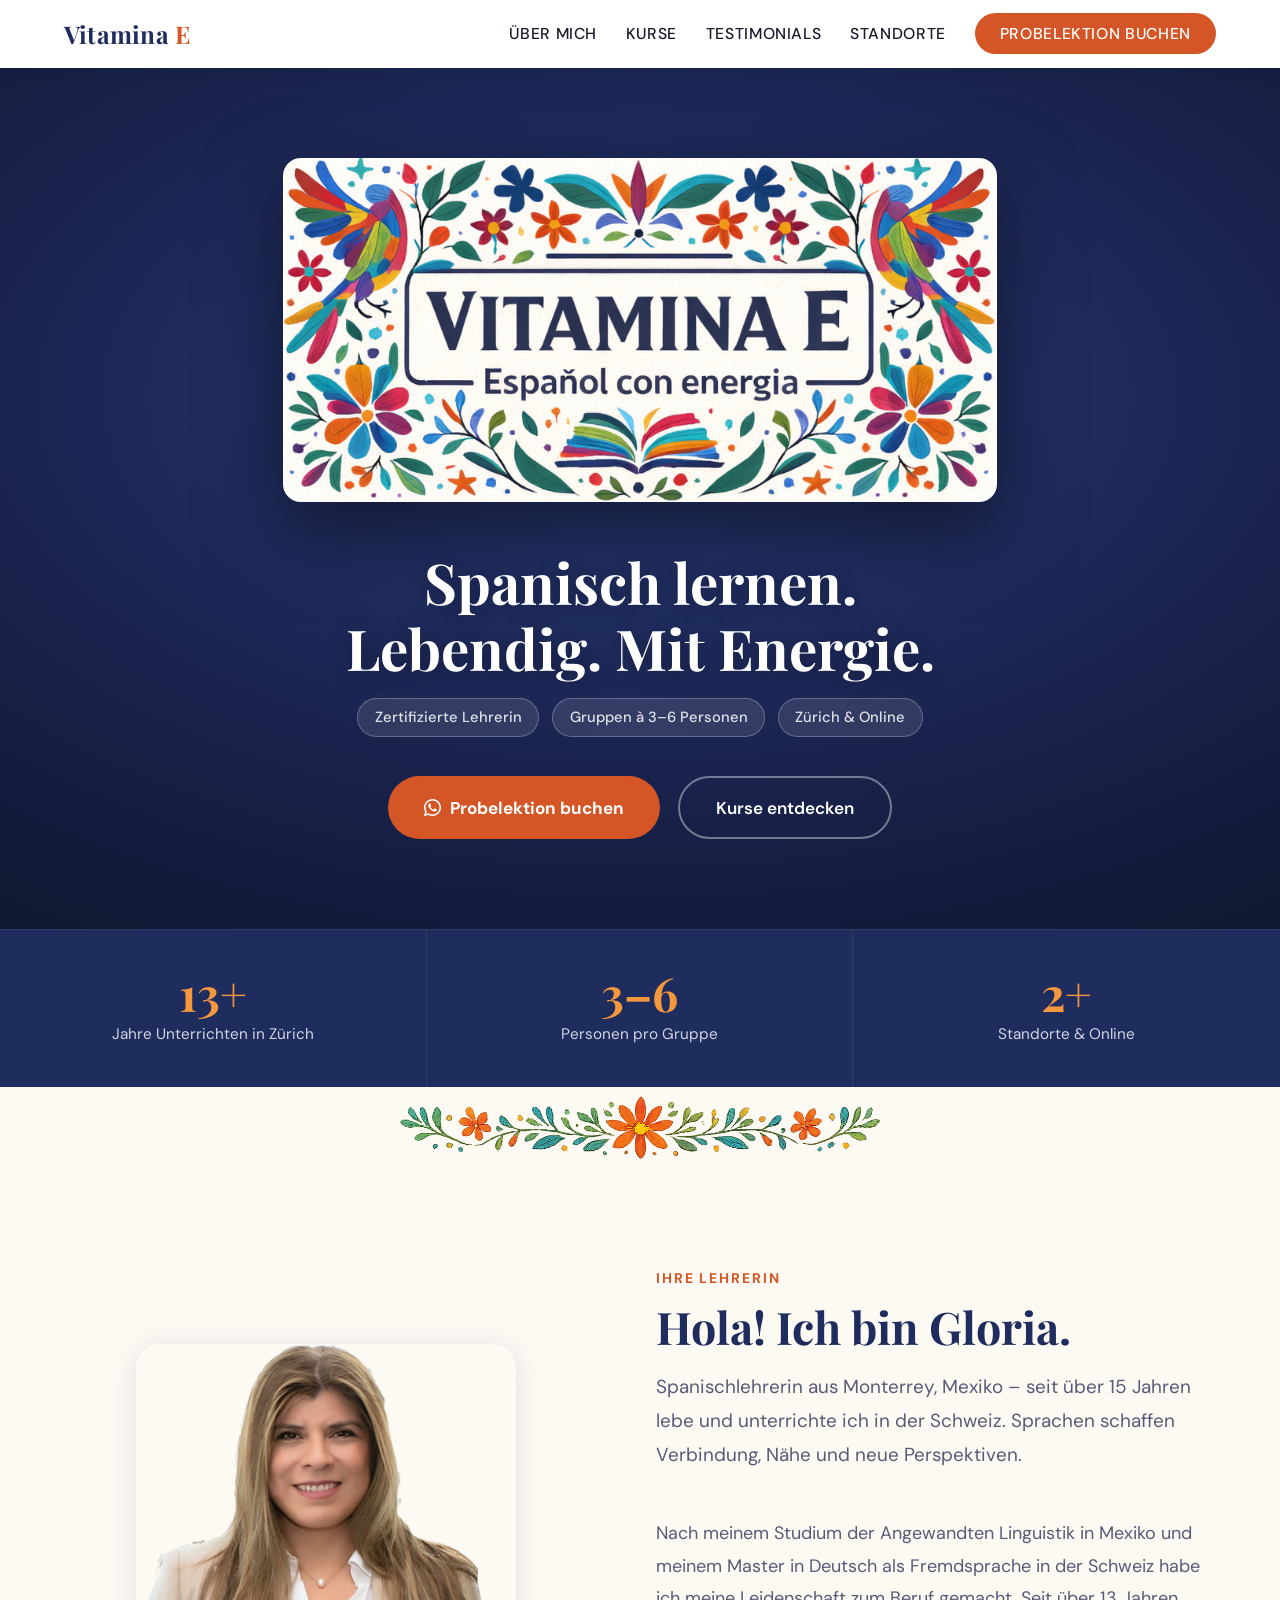
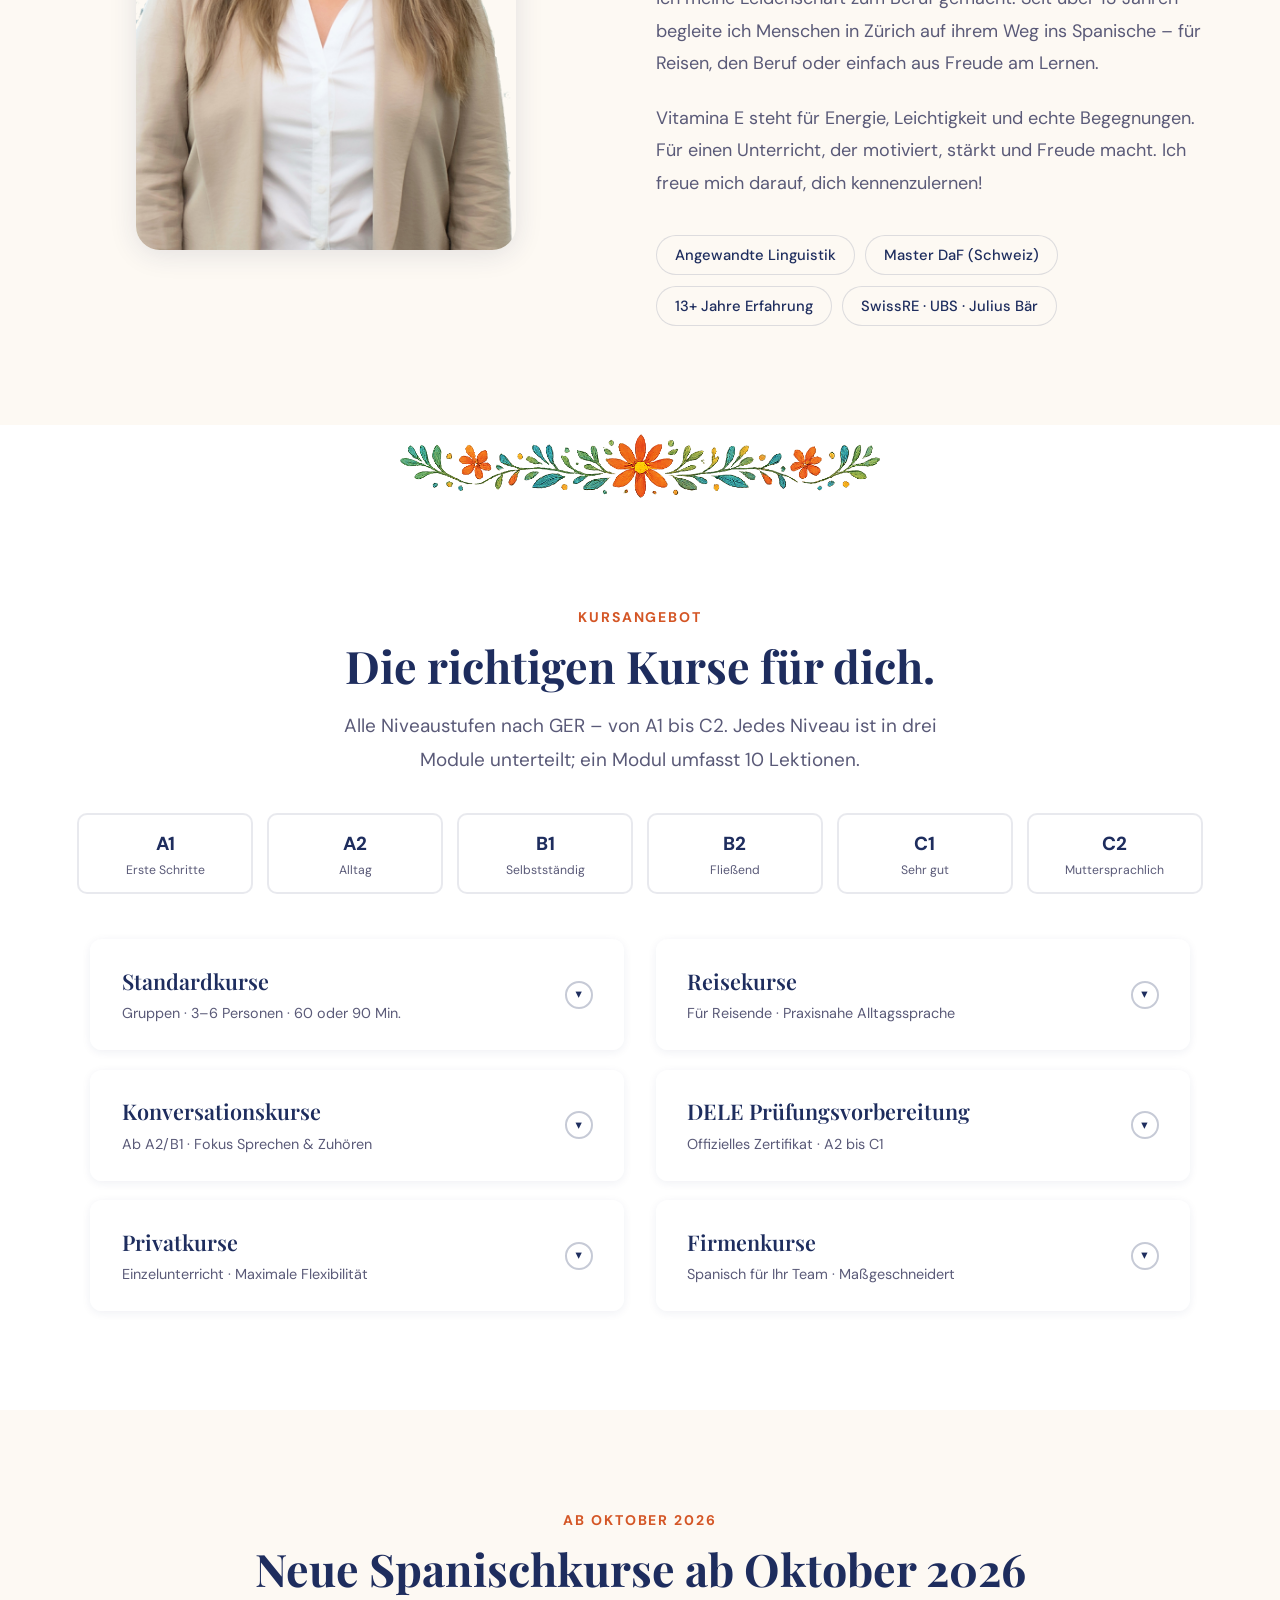
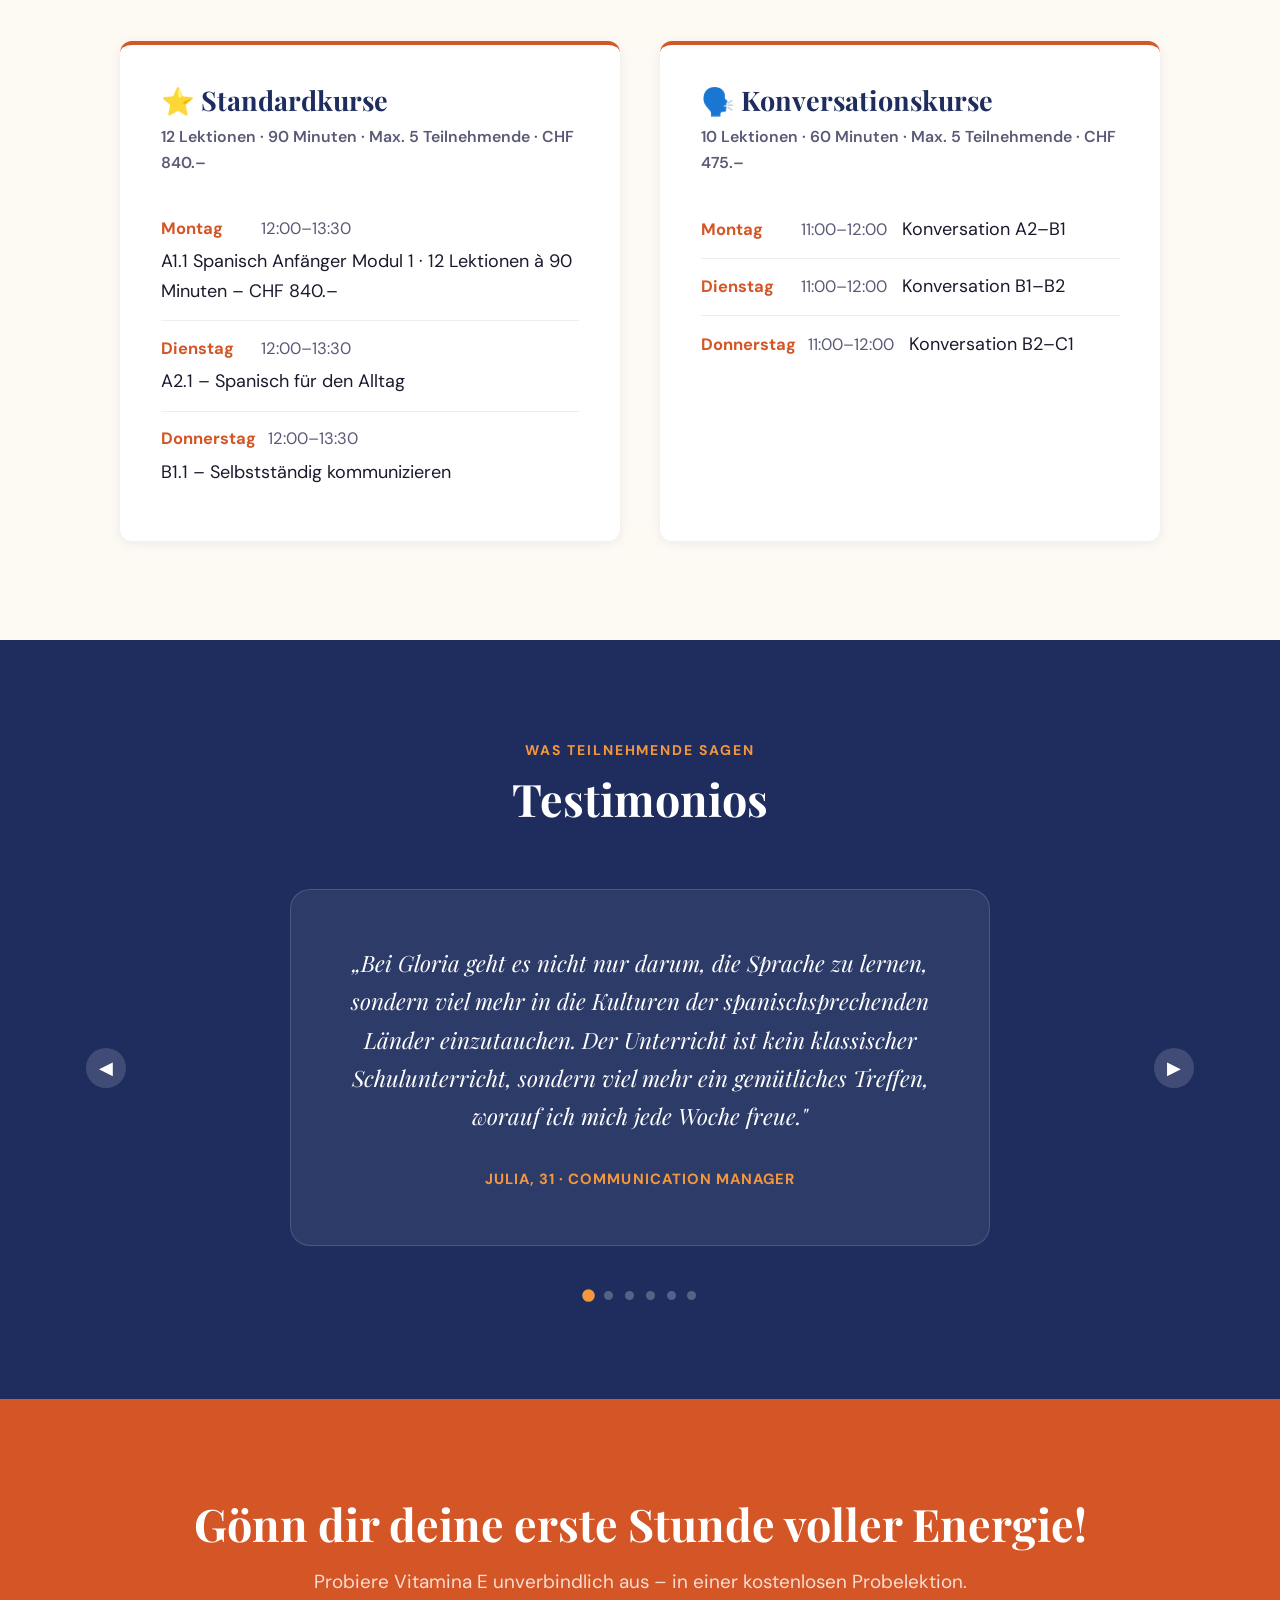
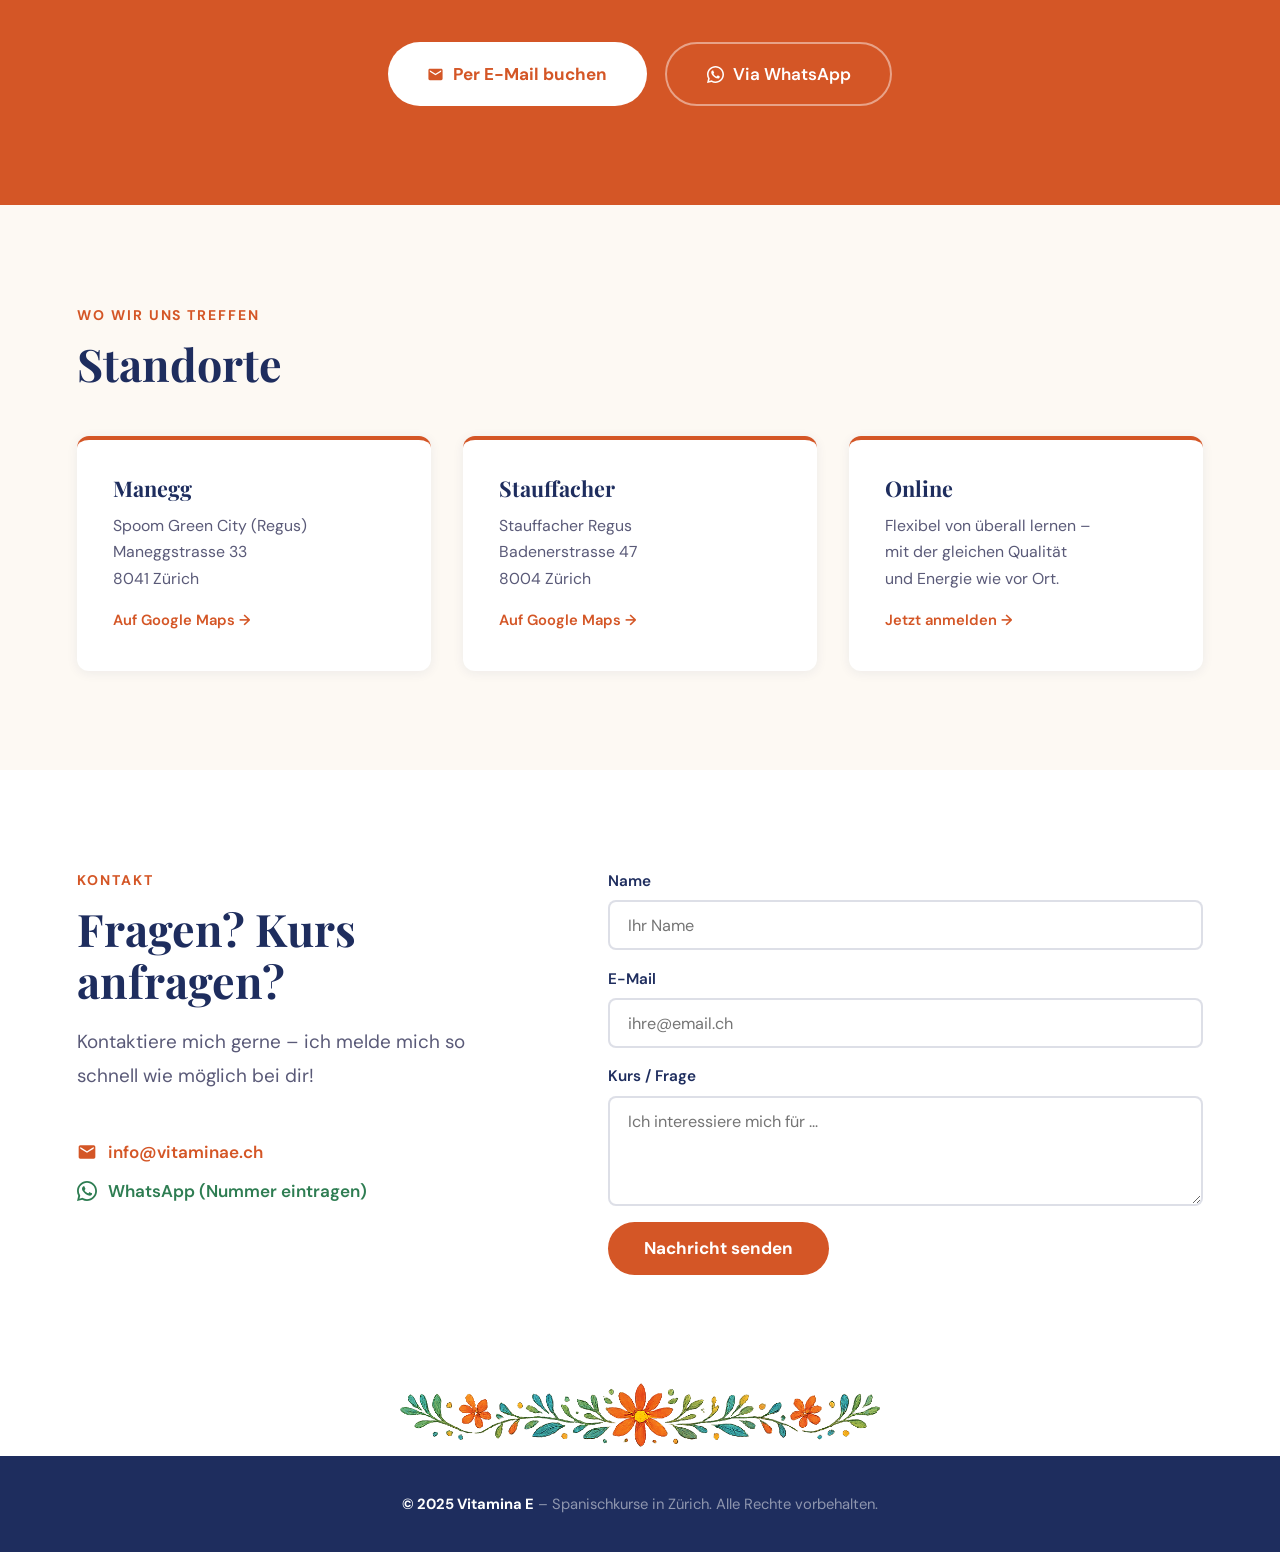
==== docs/draft/index.html @ 4b9d00e3 "3x2" ====
<!DOCTYPE html>
<html lang="de">
<head>
<meta charset="UTF-8">
<meta name="viewport" content="width=device-width, initial-scale=1.0">
<title>Vitamina E – Español con energía | Spanischkurse Zürich</title>
<link rel="preconnect" href="https://fonts.googleapis.com">
<link rel="preconnect" href="https://fonts.gstatic.com" crossorigin>
<link href="https://fonts.googleapis.com/css2?family=Playfair+Display:ital,wght@0,400;0,600;0,700;1,400&family=DM+Sans:opsz,wght@9..40,300;9..40,400;9..40,500;9..40,600;9..40,700;9..40,800&display=swap" rel="stylesheet">
<style>
/* ── TOKENS ── */
:root {
  --navy:#1e2d5e; --navy2:#26387a; --terra:#d45626; --terra2:#b83d18;
  --gold:#f5973d; --green:#2e7d52; --teal:#0d7f8f; --cream:#fdf9f3;
  --white:#fff; --text:#1a1a2e; --muted:#5a5a78;
  --head:'Playfair Display',Georgia,serif;
  --body:'DM Sans',system-ui,sans-serif;
  --r:12px; --sh:0 4px 28px rgba(30,45,94,.12);
  --cta:var(--terra); --cta2:var(--terra2);
  --sec:#fdf9f3; --sec2:#fff;
}
body.vibrant {
  --head:'DM Sans',system-ui,sans-serif;
  --cta:var(--gold); --cta2:#e0872a;
  --sec:#fff; --sec2:#f8f4ee;
}
*,*::before,*::after{box-sizing:border-box;margin:0;padding:0;}
html{scroll-behavior:smooth;font-size:18px;}
body{font-family:var(--body);color:var(--text);background:var(--sec);line-height:1.65;}
img{max-width:100%;display:block;}
a{color:inherit;text-decoration:none;}
h1,h2,h3{font-family:var(--head);line-height:1.18;}

/* ── NAV ── */
nav{
  position:sticky;top:0;z-index:100;
  background:var(--white);box-shadow:0 2px 16px rgba(0,0,0,.07);
  padding:0 clamp(1.5rem,5vw,5rem);
  display:flex;align-items:center;justify-content:space-between;height:68px;
}
.nav-brand{
  font-family:var(--head);font-size:1.35rem;font-weight:700;color:var(--navy);
  letter-spacing:.01em;white-space:nowrap;
}
.nav-brand em{font-style:normal;color:var(--terra);}
.nav-links{display:flex;gap:1.6rem;align-items:center;list-style:none;}
.nav-links a{font-size:.875rem;font-weight:500;letter-spacing:.04em;text-transform:uppercase;color:var(--text);transition:color .18s;white-space:nowrap;}
.nav-links a:hover{color:var(--terra);}
.btn-nav{
  background:var(--cta);color:var(--white)!important;
  padding:.55rem 1.4rem;border-radius:40px;font-weight:700;
  transition:background .2s,transform .12s;white-space:nowrap;
}
.btn-nav:hover{background:var(--cta2)!important;transform:translateY(-1px);}

/* ── HERO ── */
#home{
  background:var(--navy);
  min-height:92svh;
  display:flex;flex-direction:column;
  align-items:center;justify-content:center;text-align:center;
  padding:5rem clamp(1.5rem,6vw,6rem) 5rem;
  gap:0;position:relative;overflow:hidden;
}
#home::before{
  content:'';position:absolute;inset:0;
  background:radial-gradient(ellipse 90% 75% at 50% 38%,#2a3d7a 0%,#1a2450 55%,#0f1730 100%);
}
.hero-left{position:relative;z-index:1;display:flex;flex-direction:column;align-items:center;max-width:760px;}
.hero-logo{
  width:min(760px,94%);border-radius:18px;
  box-shadow:0 28px 80px rgba(0,0,0,.5);margin-bottom:2.6rem;
}
.hero-h1{
  font-family:var(--head);
  font-size:clamp(2.1rem,4.4vw,3.4rem);color:var(--white);
  font-weight:700;margin-bottom:.9rem;text-wrap:balance;
  text-shadow:0 2px 20px rgba(0,0,0,.3);
}
body.vibrant .hero-h1{color:var(--gold);}
.hero-pills{
  display:flex;gap:.75rem;flex-wrap:wrap;margin-bottom:2.2rem;justify-content:center;
}
.hero-pill{
  background:rgba(255,255,255,.1);border:1px solid rgba(255,255,255,.25);
  border-radius:40px;padding:.35rem .9rem;
  font-size:.82rem;font-weight:500;color:rgba(255,255,255,.85);
}
.hero-btns{display:flex;gap:1rem;flex-wrap:wrap;justify-content:center;}
.btn-primary{
  background:var(--cta);color:var(--white);
  padding:.85rem 2rem;border-radius:50px;
  font-weight:700;font-size:.95rem;
  display:inline-flex;align-items:center;gap:.5rem;
  transition:background .2s,transform .15s,box-shadow .15s;
}
.btn-primary:hover{background:var(--cta2);transform:translateY(-2px);box-shadow:0 8px 24px rgba(0,0,0,.25);}
.btn-ghost{
  border:2px solid rgba(255,255,255,.4);color:var(--white);
  padding:.85rem 2rem;border-radius:50px;
  font-weight:600;font-size:.95rem;
  transition:border-color .2s,background .2s;
}
.btn-ghost:hover{border-color:var(--white);background:rgba(255,255,255,.1);}
.hero-right{
  position:relative;z-index:1;
  display:none;
}
.hero-photo{
  width:min(460px,100%);filter:drop-shadow(0 24px 56px rgba(0,0,0,.55));
  margin-bottom:-4rem;
}

/* ── USP BAR ── */
.usp-bar{
  background:var(--navy);
  display:grid;grid-template-columns:repeat(3,1fr);
  border-top:1px solid rgba(255,255,255,.08);
}
body.vibrant .usp-bar{background:var(--terra);}
.usp-item{
  padding:2.2rem 1rem;text-align:center;color:var(--white);
  border-right:1px solid rgba(255,255,255,.08);
}
.usp-item:last-child{border-right:none;}
.usp-num{
  font-family:var(--head);font-size:2.6rem;font-weight:700;
  color:var(--gold);display:block;line-height:1;
}
body.vibrant .usp-num{color:var(--white);}
.usp-txt{font-size:.85rem;opacity:.8;margin-top:.3rem;}

/* ── SHARED SECTION ── */
.section{padding:5.5rem clamp(1.5rem,6vw,7rem);}
.section-alt{background:var(--sec2);}
.lbl{font-size:.78rem;font-weight:700;letter-spacing:.14em;text-transform:uppercase;color:var(--terra);margin-bottom:.6rem;}
.section-dark .lbl{color:var(--gold);}
.h2{font-family:var(--head);font-size:clamp(1.75rem,3.5vw,2.7rem);color:var(--navy);margin-bottom:.9rem;text-wrap:balance;}
.section-dark .h2{color:var(--white);}
.lead{font-size:1.05rem;color:var(--muted);max-width:640px;line-height:1.8;margin-bottom:2.5rem;}
.section-dark .lead{color:rgba(255,255,255,.68);}

/* ── FLORAL ── */
.floral{display:flex;justify-content:center;padding:.5rem 0;background:var(--sec);}
.floral.alt{background:var(--sec2);}
.floral img{width:min(480px,88vw);}

/* ── ABOUT ── */
#ueber-mich{background:var(--sec);}
.about-grid{display:grid;grid-template-columns:1fr 1.1fr;gap:4.5rem;align-items:center;}
.about-photo-wrap{
  position:relative;background:var(--cream);
  border-radius:24px;overflow:hidden;
  box-shadow:var(--sh);
  max-width:380px;margin:0 auto;
}
body.vibrant .about-photo-wrap{
  border-radius:40% 60% 55% 45%/50% 45% 55% 50%;
  background:linear-gradient(135deg,#e8f4f0 0%,#fdf9f3 100%);
}
.about-photo-wrap img{width:100%;object-fit:cover;}
.chips{display:flex;flex-wrap:wrap;gap:.6rem;margin-top:2rem;}
.chip{
  background:var(--cream);border:1px solid rgba(30,45,94,.14);
  border-radius:20px;padding:.38rem 1rem;
  font-size:.82rem;font-weight:500;color:var(--navy);
}
body.vibrant .chip{background:rgba(30,45,94,.05);border-color:rgba(30,45,94,.2);}

/* ── LEVEL GRID ── */
.levels{
  display:grid;grid-template-columns:repeat(6,1fr);gap:.75rem;
  margin-bottom:2.5rem;
}
.lvl{
  background:var(--white);border:2px solid rgba(30,45,94,.1);
  border-radius:10px;padding:.75rem .5rem;text-align:center;
}
body.vibrant .lvl{border-color:var(--gold);}
.lvl-code{font-weight:800;font-size:1.05rem;color:var(--navy);}
.lvl-name{font-size:.68rem;color:var(--muted);margin-top:.2rem;line-height:1.3;}

/* ── ACCORDION ── */
.courses-stack{
  max-width:1100px;margin:0 auto;
  display:grid;grid-template-columns:1fr 1fr;grid-template-rows:repeat(3,auto);
  grid-auto-flow:column;align-items:start;gap:1.1rem 1.75rem;
}
details.ccard{
  background:var(--white);border-radius:var(--r);
  box-shadow:0 2px 10px rgba(30,45,94,.07);overflow:hidden;
  transition:box-shadow .2s;
}
details.ccard[open]{box-shadow:var(--sh);}
body.vibrant details.ccard[open]{outline:2px solid var(--gold);}
summary.csumm{
  list-style:none;cursor:pointer;
  padding:1.35rem 1.75rem;
  display:flex;align-items:center;justify-content:space-between;gap:1rem;
  background:var(--white);user-select:none;
  transition:background .15s;
}
summary.csumm::-webkit-details-marker{display:none;}
details.ccard[open] summary.csumm{background:var(--navy);color:var(--white);}
.cname{font-family:var(--head);font-size:1.2rem;font-weight:600;color:var(--navy);}
details.ccard[open] .cname{color:var(--white);}
.cmeta{font-size:.8rem;color:var(--muted);margin-top:.15rem;}
details.ccard[open] .cmeta{color:rgba(255,255,255,.6);}
.chevron{
  flex-shrink:0;width:28px;height:28px;border-radius:50%;
  border:2px solid rgba(30,45,94,.25);
  display:flex;align-items:center;justify-content:center;
  font-size:.7rem;color:var(--navy);
  transition:transform .3s,border-color .15s,color .15s;
}
details.ccard[open] .chevron{transform:rotate(180deg);border-color:rgba(255,255,255,.4);color:var(--white);}
.cbody{padding:2rem 1.75rem;}
.price-row{display:grid;grid-template-columns:1fr 1fr;gap:1.2rem;margin-bottom:1.75rem;}
.pcard{background:var(--cream);border-radius:10px;padding:1.4rem 1.3rem;}
body.vibrant .pcard{background:#f8f4ee;}
.pdur{font-size:.75rem;font-weight:700;text-transform:uppercase;letter-spacing:.08em;color:var(--muted);margin-bottom:.4rem;}
.pamt{font-family:var(--head);font-size:2rem;font-weight:700;color:var(--navy);}
.punit{font-size:.85rem;color:var(--muted);}
.ppkt{
  display:inline-block;margin-top:.7rem;
  background:var(--terra);color:var(--white);
  border-radius:6px;padding:.3rem .75rem;font-size:.8rem;font-weight:700;
}
body.vibrant .ppkt{background:var(--navy);}
.psave{font-size:.72rem;color:var(--muted);margin-top:.2rem;}
.por{
  background:var(--cream);border-radius:10px;padding:1.5rem;
  text-align:center;font-size:.95rem;color:var(--muted);margin-bottom:1.5rem;
}
.por strong{display:block;font-size:1.15rem;color:var(--navy);margin-bottom:.3rem;}
.flist{
  list-style:none;display:grid;grid-template-columns:1fr 1fr;gap:.55rem;
}
.flist li{
  display:flex;align-items:flex-start;gap:.5rem;
  font-size:.88rem;color:var(--text);padding:.35rem 0;
}
.flist li::before{content:'✓';color:var(--green);font-weight:700;flex-shrink:0;margin-top:.05rem;}

/* ── NEW COURSES (Okt 2026) ── */
.schedule-grid{display:grid;grid-template-columns:1fr 1fr;gap:2.25rem;max-width:1040px;margin:0 auto;}
.sched-col{background:var(--white);border-radius:var(--r);padding:2.25rem;border-top:4px solid var(--terra);box-shadow:0 2px 12px rgba(30,45,94,.07);}
body.vibrant .sched-col{border-top-color:var(--navy);}
.sched-title{font-family:var(--head);font-size:1.5rem;color:var(--navy);margin-bottom:.35rem;}
.sched-sub{font-size:.88rem;font-weight:600;color:var(--muted);margin-bottom:1.4rem;}
.sched-row{display:flex;flex-wrap:wrap;align-items:baseline;gap:.3rem .7rem;padding:.75rem 0;border-top:1px solid rgba(30,45,94,.08);}
.sched-row:first-of-type{border-top:none;}
.sched-day{font-weight:700;color:var(--terra);font-size:.92rem;min-width:88px;}
.sched-time{font-size:.92rem;color:var(--muted);min-width:88px;}
.sched-desc{font-size:1rem;color:var(--text);}

/* ── TESTIMONIALS ── */
#testimonials{background:var(--navy);}
body.vibrant #testimonials{background:var(--terra);}
.t-wrap{position:relative;overflow:hidden;}
.t-track{display:flex;transition:transform .5s cubic-bezier(.4,0,.2,1);}
.t-slide{min-width:100%;padding:.5rem 3.5rem;}
.tcard{
  max-width:700px;margin:0 auto;
  background:rgba(255,255,255,.07);
  border:1px solid rgba(255,255,255,.14);
  border-radius:20px;padding:3rem 3rem;text-align:center;
}
.tquote{
  font-family:var(--head);font-size:clamp(.95rem,2.2vw,1.25rem);
  color:var(--white);font-style:italic;line-height:1.7;margin-bottom:1.75rem;
}
.tauthor{font-weight:700;color:var(--gold);font-size:.82rem;letter-spacing:.07em;text-transform:uppercase;}
body.vibrant .tauthor{color:var(--white);}
.t-dots{display:flex;justify-content:center;gap:.65rem;margin-top:2rem;}
.t-dot{
  width:9px;height:9px;border-radius:50%;
  background:rgba(255,255,255,.25);border:none;cursor:pointer;
  transition:background .2s,transform .2s;padding:0;
}
.t-dot.on{background:var(--gold);transform:scale(1.4);}
body.vibrant .t-dot.on{background:var(--white);}
.t-btn{
  position:absolute;top:50%;transform:translateY(-50%);
  width:40px;height:40px;border-radius:50%;border:none;
  background:rgba(255,255,255,.15);color:var(--white);font-size:1rem;
  cursor:pointer;display:flex;align-items:center;justify-content:center;
  transition:background .18s;z-index:2;
}
.t-btn:hover{background:rgba(255,255,255,.3);}
.t-prev{left:.5rem;} .t-next{right:.5rem;}

/* Cards mode (hidden by default) */
.t-cards{
  display:none;grid-template-columns:repeat(auto-fill,minmax(290px,1fr));
  gap:1.5rem;max-width:1100px;margin:0 auto;
}
.t-cards.active{display:grid;}
.t-cards .tcard{max-width:none;text-align:left;font-size:.88rem;}
.t-cards .tquote{font-size:.95rem;}

/* ── CTA BANNER ── */
.cta-banner{
  background:var(--terra);color:var(--white);
  padding:5.5rem clamp(1.5rem,6vw,7rem);
  text-align:center;
}
body.vibrant .cta-banner{background:var(--navy);}
.cta-banner h2{font-family:var(--head);font-size:clamp(1.7rem,3.5vw,2.8rem);color:var(--white);margin-bottom:.8rem;}
.cta-banner p{color:rgba(255,255,255,.8);margin-bottom:2.5rem;font-size:1.05rem;}
.btn-white{
  background:var(--white);color:var(--terra);
  padding:.9rem 2.2rem;border-radius:50px;
  font-weight:700;font-size:.95rem;
  display:inline-flex;align-items:center;gap:.5rem;
  transition:transform .15s,box-shadow .15s;
}
.btn-white:hover{transform:translateY(-2px);box-shadow:0 10px 28px rgba(0,0,0,.2);}
body.vibrant .btn-white{color:var(--navy);}
.btn-outline-w{
  border:2px solid rgba(255,255,255,.45);color:var(--white);
  padding:.9rem 2.2rem;border-radius:50px;
  font-weight:600;font-size:.95rem;
  display:inline-flex;align-items:center;gap:.5rem;
  transition:border-color .2s,background .2s;
}
.btn-outline-w:hover{border-color:var(--white);background:rgba(255,255,255,.12);}
.cta-btns{display:flex;gap:1rem;justify-content:center;flex-wrap:wrap;}

/* ── LOCATIONS ── */
#standorte{background:var(--sec);}
.loc-grid{display:grid;grid-template-columns:repeat(3,1fr);gap:1.75rem;margin-top:2.5rem;}
.loc-card{
  background:var(--white);border-radius:var(--r);
  padding:2rem;border-top:4px solid var(--terra);
  box-shadow:0 2px 12px rgba(30,45,94,.07);
}
body.vibrant .loc-card{border-top-color:var(--navy);}
.loc-card h3{font-family:var(--head);font-size:1.2rem;color:var(--navy);margin-bottom:.65rem;}
.loc-card address{font-style:normal;font-size:.88rem;color:var(--muted);line-height:1.65;}
.loc-link{
  display:inline-block;margin-top:.9rem;font-size:.82rem;
  font-weight:600;color:var(--terra);
}
.loc-link:hover{text-decoration:underline;}

/* ── CONTACT ── */
#kontakt{background:var(--sec2);}
.contact-grid{display:grid;grid-template-columns:1fr 1.35fr;gap:5rem;align-items:start;}
.cform{display:flex;flex-direction:column;gap:.9rem;}
.fg{display:flex;flex-direction:column;gap:.35rem;}
.fg label{font-weight:600;font-size:.85rem;color:var(--navy);}
.fg input,.fg textarea{
  border:2px solid rgba(30,45,94,.15);border-radius:8px;
  padding:.7rem 1rem;font-family:var(--body);font-size:.9rem;
  color:var(--text);background:var(--white);transition:border-color .2s;
}
.fg input:focus,.fg textarea:focus{outline:none;border-color:var(--terra);}
.fg textarea{min-height:110px;resize:vertical;}
.btn-submit{
  background:var(--cta);color:var(--white);border:none;
  padding:.85rem 2rem;border-radius:50px;
  font-family:var(--body);font-weight:700;font-size:.95rem;
  cursor:pointer;align-self:flex-start;transition:background .2s,transform .12s;
}
.btn-submit:hover{background:var(--cta2);transform:translateY(-2px);}
.contact-detail{display:flex;align-items:center;gap:.6rem;font-weight:600;font-size:.95rem;margin-top:.6rem;}
.contact-detail.email{color:var(--terra);}
.contact-detail.wa{color:var(--green);}

/* ── FOOTER ── */
footer{
  background:var(--navy);color:rgba(255,255,255,.5);
  text-align:center;padding:2rem 1.5rem;font-size:.82rem;
}
footer strong{color:var(--white);}

/* ── TWEAKS PANEL ── */
#tweaks{
  position:fixed;bottom:1.75rem;right:1.75rem;z-index:200;
  background:var(--white);border-radius:14px;
  box-shadow:0 8px 36px rgba(0,0,0,.16);
  padding:1.2rem 1.4rem;min-width:195px;
  transition:opacity .2s,pointer-events .2s;
}
#tweaks.hidden{opacity:0;pointer-events:none;}
.twk-title{font-size:.72rem;font-weight:700;text-transform:uppercase;letter-spacing:.11em;color:var(--muted);margin-bottom:.9rem;}
.twk-row{margin-bottom:.75rem;}
.twk-lbl{font-size:.78rem;font-weight:600;color:var(--navy);margin-bottom:.35rem;}
.twk-pills{display:flex;gap:.4rem;}
.twk-pill{
  padding:.32rem .8rem;border-radius:20px;
  border:1.5px solid rgba(30,45,94,.2);
  background:var(--white);font-size:.78rem;font-weight:500;
  cursor:pointer;transition:all .15s;color:var(--text);
}
.twk-pill.on{background:var(--navy);color:var(--white);border-color:var(--navy);}

/* ── REVEAL (progressive enhancement — hidden only when JS opts in) ── */
body.js-reveal [data-reveal]{opacity:0;transform:translateY(22px);transition:opacity .6s ease,transform .6s ease;}
body.js-reveal [data-reveal].vis{opacity:1;transform:none;}

/* ── RESPONSIVE ── */
@media(max-width:900px){
  .usp-bar{grid-template-columns:1fr;}
  .about-grid,.contact-grid{grid-template-columns:1fr;}
  .levels{grid-template-columns:repeat(3,1fr);}
  .price-row,.flist,.loc-grid,.schedule-grid{grid-template-columns:1fr;}
  .courses-stack{grid-template-columns:1fr;grid-auto-flow:row;}
  .nav-links{display:none;}
}
</style>
</head>
<template id="__bundler_thumbnail" data-bg-color="#1e2d5e">
<svg viewBox="0 0 400 400" xmlns="http://www.w3.org/2000/svg"><rect width="400" height="400" fill="#1e2d5e"/><circle cx="200" cy="200" r="118" fill="none" stroke="#f5973d" stroke-width="7"/><text x="200" y="248" font-family="Georgia,serif" font-size="150" font-weight="700" fill="#f5973d" text-anchor="middle">E</text></svg>
</template>
<body class="boutique" id="top">

<!-- ── NAV ── -->
<nav>
  <div class="nav-brand">Vitamina <em>E</em></div>
  <ul class="nav-links">
    <li><a href="#ueber-mich">Über mich</a></li>
    <li><a href="#kurse">Kurse</a></li>
    <li><a href="#testimonials">Testimonials</a></li>
    <li><a href="#standorte">Standorte</a></li>
    <li><a href="#kontakt" class="btn-nav">Probelektion buchen</a></li>
  </ul>
</nav>

<!-- ── HERO ── -->
<section id="home" data-screen-label="Hero">
  <div class="hero-left">
    <img src="uploads/logo-1780666673083.png" alt="Vitamina E – Español con energía" class="hero-logo">
    <h1 class="hero-h1">Spanisch lernen.<br>Lebendig. Mit Energie.</h1>
    <div class="hero-pills">
      <span class="hero-pill">Zertifizierte Lehrerin</span>
      <span class="hero-pill">Gruppen à 3–6 Personen</span>
      <span class="hero-pill">Zürich &amp; Online</span>
    </div>
    <div class="hero-btns">
      <a href="#kontakt" class="btn-primary">
        <svg width="17" height="17" viewBox="0 0 24 24" fill="currentColor"><path d="M17.472 14.382c-.297-.149-1.758-.867-2.03-.967-.273-.099-.471-.148-.67.15-.197.297-.767.966-.94 1.164-.173.199-.347.223-.644.075-.297-.15-1.255-.463-2.39-1.475-.883-.788-1.48-1.761-1.653-2.059-.173-.297-.018-.458.13-.606.134-.133.298-.347.446-.52.149-.174.198-.298.298-.497.099-.198.05-.371-.025-.52-.075-.149-.669-1.612-.916-2.207-.242-.579-.487-.5-.669-.51-.173-.008-.371-.01-.57-.01-.198 0-.52.074-.792.372-.272.297-1.04 1.016-1.04 2.479 0 1.462 1.065 2.875 1.213 3.074.149.198 2.096 3.2 5.077 4.487.709.306 1.262.489 1.694.625.712.227 1.36.195 1.871.118.571-.085 1.758-.719 2.006-1.413.248-.694.248-1.289.173-1.413z"/><path d="M12 0C5.373 0 0 5.373 0 12c0 2.115.553 4.1 1.523 5.82L.046 23.954 6.3 22.49A11.955 11.955 0 0012 24c6.627 0 12-5.373 12-12S18.627 0 12 0zm0 21.818a9.818 9.818 0 01-5.006-1.372l-.357-.213-3.7.97.988-3.607-.233-.371A9.818 9.818 0 012.182 12c0-5.423 4.395-9.818 9.818-9.818 5.424 0 9.818 4.395 9.818 9.818 0 5.424-4.394 9.818-9.818 9.818z"/></svg>
        Probelektion buchen
      </a>
      <a href="#kurse" class="btn-ghost">Kurse entdecken</a>
    </div>
  </div>
</section>

<!-- ── USP ── -->
<div class="usp-bar" data-reveal>
  <div class="usp-item">
    <span class="usp-num">13+</span>
    <div class="usp-txt">Jahre Unterrichten in Zürich</div>
  </div>
  <div class="usp-item">
    <span class="usp-num">3–6</span>
    <div class="usp-txt">Personen pro Gruppe</div>
  </div>
  <div class="usp-item">
    <span class="usp-num">2+</span>
    <div class="usp-txt">Standorte &amp; Online</div>
  </div>
</div>

<!-- ── FLORAL ── -->
<div class="floral">
  <img src="uploads/other_images-1780666716206.png" alt="">
</div>

<!-- ── ABOUT ── -->
<section class="section" id="ueber-mich" data-screen-label="Über mich">
  <div class="about-grid">
    <div class="about-photo-wrap" data-reveal>
      <img src="uploads/gloria_photo-1780666695180.png" alt="Gloria – Spanischlehrerin Zürich">
    </div>
    <div data-reveal>
      <p class="lbl">Ihre Lehrerin</p>
      <h2 class="h2">Hola! Ich bin Gloria.</h2>
      <p class="lead">Spanischlehrerin aus Monterrey, Mexiko – seit über 15 Jahren lebe und unterrichte ich in der Schweiz. Sprachen schaffen Verbindung, Nähe und neue Perspektiven.</p>
      <p style="color:var(--muted);line-height:1.8;margin-bottom:1.25rem;">Nach meinem Studium der Angewandten Linguistik in Mexiko und meinem Master in Deutsch als Fremdsprache in der Schweiz habe ich meine Leidenschaft zum Beruf gemacht. Seit über 13 Jahren begleite ich Menschen in Zürich auf ihrem Weg ins Spanische – für Reisen, den Beruf oder einfach aus Freude am Lernen.</p>
      <p style="color:var(--muted);line-height:1.8;margin-bottom:2rem;">Vitamina E steht für Energie, Leichtigkeit und echte Begegnungen. Für einen Unterricht, der motiviert, stärkt und Freude macht. Ich freue mich darauf, dich kennenzulernen!</p>
      <div class="chips">
        <span class="chip">Angewandte Linguistik</span>
        <span class="chip">Master DaF (Schweiz)</span>
        <span class="chip">13+ Jahre Erfahrung</span>
        <span class="chip">SwissRE · UBS · Julius Bär</span>
      </div>
    </div>
  </div>
</section>

<!-- ── FLORAL ── -->
<div class="floral alt"><img src="uploads/other_images-1780666716206.png" alt=""></div>

<!-- ── COURSES ── -->
<section class="section section-alt" id="kurse" data-screen-label="Kurse">
  <div style="text-align:center;margin-bottom:2rem">
    <p class="lbl">Kursangebot</p>
    <h2 class="h2">Die richtigen Kurse für dich.</h2>
    <p class="lead" style="margin:0 auto 2rem">Alle Niveaustufen nach GER – von A1 bis C2. Jedes Niveau ist in drei Module unterteilt; ein Modul umfasst 10 Lektionen.</p>
  </div>
  <div class="levels" data-reveal>
    <div class="lvl"><div class="lvl-code">A1</div><div class="lvl-name">Erste Schritte</div></div>
    <div class="lvl"><div class="lvl-code">A2</div><div class="lvl-name">Alltag</div></div>
    <div class="lvl"><div class="lvl-code">B1</div><div class="lvl-name">Selbstständig</div></div>
    <div class="lvl"><div class="lvl-code">B2</div><div class="lvl-name">Fließend</div></div>
    <div class="lvl"><div class="lvl-code">C1</div><div class="lvl-name">Sehr gut</div></div>
    <div class="lvl"><div class="lvl-code">C2</div><div class="lvl-name">Muttersprachlich</div></div>
  </div>

  <div class="courses-stack" data-reveal>

    <details class="ccard">
      <summary class="csumm">
        <div><div class="cname">Standardkurse</div><div class="cmeta">Gruppen · 3–6 Personen · 60 oder 90 Min.</div></div>
        <div class="chevron">▾</div>
      </summary>
      <div class="cbody">
        <div class="price-row">
          <div class="pcard">
            <div class="pdur">60 Minuten</div>
            <div class="pamt">54 <span class="punit">CHF / Lek.</span></div>
            <div class="ppkt">10er-Paket: 510 CHF</div>
            <div class="psave">Spare 30 CHF</div>
          </div>
          <div class="pcard">
            <div class="pdur">90 Minuten</div>
            <div class="pamt">74 <span class="punit">CHF / Lek.</span></div>
            <div class="ppkt">10er-Paket: 700 CHF</div>
            <div class="psave">Spare 40 CHF</div>
          </div>
        </div>
        <ul class="flist">
          <li>Dynamische Interaktion &amp; praxisnahe Grammatik</li>
          <li>Kleine Gruppen – viel Raum zum Sprechen</li>
          <li>Ergänzende Materialien (Kursbuch separat)</li>
          <li>Individuelle Betreuung und Beratung</li>
          <li>Raum inklusive</li>
          <li>Jede Menge Spaß und Motivation</li>
        </ul>
      </div>
    </details>

    <details class="ccard">
      <summary class="csumm">
        <div><div class="cname">Konversationskurse</div><div class="cmeta">Ab A2/B1 · Fokus Sprechen &amp; Zuhören</div></div>
        <div class="chevron">▾</div>
      </summary>
      <div class="cbody">
        <div class="price-row">
          <div class="pcard">
            <div class="pdur">60 Minuten</div>
            <div class="pamt">50 <span class="punit">CHF / Lek.</span></div>
            <div class="ppkt">10er-Paket: 475 CHF</div>
            <div class="psave">Spare 25 CHF</div>
          </div>
          <div class="pcard">
            <div class="pdur">90 Minuten</div>
            <div class="pamt">70 <span class="punit">CHF / Lek.</span></div>
            <div class="ppkt">10er-Paket: 665 CHF</div>
            <div class="psave">Spare 35 CHF</div>
          </div>
        </div>
        <ul class="flist">
          <li>Praxisnah &amp; interaktiv – reale Kommunikationssituationen</li>
          <li>Mehr Sicherheit und Selbstvertrauen</li>
          <li>Gezielte Übungen zur mündlichen Ausdrucksfähigkeit</li>
          <li>Flexible Methodik nach deinem Lerntempo</li>
          <li>Fokus auf Sprechen &amp; Hörverständnis</li>
          <li>Raum inklusive</li>
        </ul>
      </div>
    </details>

    <details class="ccard">
      <summary class="csumm">
        <div><div class="cname">Privatkurse</div><div class="cmeta">Einzelunterricht · Maximale Flexibilität</div></div>
        <div class="chevron">▾</div>
      </summary>
      <div class="cbody">
        <div class="price-row">
          <div class="pcard">
            <div class="pdur">60 Minuten</div>
            <div class="pamt">90 <span class="punit">CHF / Lek.</span></div>
            <div class="ppkt">10er-Paket: 850 CHF</div>
            <div class="psave">Spare 50 CHF</div>
          </div>
          <div class="pcard">
            <div class="pdur">90 Minuten</div>
            <div class="pamt">120 <span class="punit">CHF / Lek.</span></div>
            <div class="ppkt">10er-Paket: 1'150 CHF</div>
            <div class="psave">Spare 50 CHF</div>
          </div>
        </div>
        <ul class="flist">
          <li>Individuell – auf deine Ziele zugeschnitten</li>
          <li>Maximale Flexibilität bei Terminen</li>
          <li>Gezielter Fokus auf relevante Themen</li>
          <li>Intensives Sprechen, Hören und Schreiben</li>
          <li>Vor Ort oder online</li>
          <li>Raum inklusive</li>
        </ul>
      </div>
    </details>

    <details class="ccard">
      <summary class="csumm">
        <div><div class="cname">Reisekurse</div><div class="cmeta">Für Reisende · Praxisnahe Alltagssprache</div></div>
        <div class="chevron">▾</div>
      </summary>
      <div class="cbody">
        <div class="price-row">
          <div class="pcard">
            <div class="pdur">60 Minuten</div>
            <div class="pamt">54 <span class="punit">CHF / Lek.</span></div>
            <div class="ppkt">10er-Paket: 510 CHF</div>
            <div class="psave">Spare 30 CHF</div>
          </div>
          <div class="pcard">
            <div class="pdur">90 Minuten</div>
            <div class="pamt">74 <span class="punit">CHF / Lek.</span></div>
            <div class="ppkt">10er-Paket: 700 CHF</div>
            <div class="psave">Spare 40 CHF</div>
          </div>
        </div>
        <ul class="flist">
          <li>Hotel, Restaurant, Transport &amp; Freizeit</li>
          <li>Kleine Gruppen für volle Aufmerksamkeit</li>
          <li>Typische Reisesituationen üben</li>
          <li>Angepasst an deine Reisepläne</li>
          <li>Intensivere Rollenspiele &amp; Szenarien</li>
          <li>Raum inklusive</li>
        </ul>
      </div>
    </details>

    <details class="ccard">
      <summary class="csumm">
        <div><div class="cname">DELE Prüfungsvorbereitung</div><div class="cmeta">Offizielles Zertifikat · A2 bis C1</div></div>
        <div class="chevron">▾</div>
      </summary>
      <div class="cbody">
        <div class="por"><strong>Preis nach Absprache</strong>Zertifikat A2 bis C1 – klar, effizient und motivierend.</div>
        <ul class="flist">
          <li>Übungen nach offiziellem Prüfungsformat</li>
          <li>Gezieltes Training aller Prüfungsfähigkeiten</li>
          <li>Klare Strategien für jede Prüfungsaufgabe</li>
          <li>Schneller Fortschritt mit konkreten Zielen</li>
        </ul>
      </div>
    </details>

    <details class="ccard">
      <summary class="csumm">
        <div><div class="cname">Firmenkurse</div><div class="cmeta">Spanisch für Ihr Team · Maßgeschneidert</div></div>
        <div class="chevron">▾</div>
      </summary>
      <div class="cbody">
        <div class="por"><strong>Preis nach Absprache</strong>Ideal für Geschäftsreisen, Meetings und Kund:innenkontakte.</div>
        <ul class="flist">
          <li>Individuell auf Ihr Team zugeschnitten</li>
          <li>Praxisorientierte Kommunikation</li>
          <li>Meetings vorbereiten &amp; trainieren</li>
          <li>Erfahrung mit SwissRE, UBS, Julius Bär</li>
        </ul>
      </div>
    </details>

  </div>
</section>

<!-- ── NEW COURSES (Okt 2026) ── -->
<section class="section" id="neue-kurse" data-screen-label="Neue Kurse ab Oktober 2026">
  <div style="text-align:center;margin-bottom:2.5rem">
    <p class="lbl">Ab Oktober 2026</p>
    <h2 class="h2">Neue Spanischkurse ab Oktober 2026</h2>
  </div>

  <div class="schedule-grid" data-reveal>
    <div class="sched-col">
      <h3 class="sched-title">⭐ Standardkurse</h3>
      <p class="sched-sub">12 Lektionen · 90 Minuten · Max. 5 Teilnehmende · CHF 840.–</p>
      <div class="sched-row"><div class="sched-day">Montag</div><div class="sched-time">12:00–13:30</div><div class="sched-desc">A1.1 Spanisch Anfänger Modul 1 · 12 Lektionen à 90 Minuten – CHF 840.–</div></div>
      <div class="sched-row"><div class="sched-day">Dienstag</div><div class="sched-time">12:00–13:30</div><div class="sched-desc">A2.1 – Spanisch für den Alltag</div></div>
      <div class="sched-row"><div class="sched-day">Donnerstag</div><div class="sched-time">12:00–13:30</div><div class="sched-desc">B1.1 – Selbstständig kommunizieren</div></div>
    </div>
    <div class="sched-col">
      <h3 class="sched-title">🗣️ Konversationskurse</h3>
      <p class="sched-sub">10 Lektionen · 60 Minuten · Max. 5 Teilnehmende · CHF 475.–</p>
      <div class="sched-row"><div class="sched-day">Montag</div><div class="sched-time">11:00–12:00</div><div class="sched-desc">Konversation A2–B1</div></div>
      <div class="sched-row"><div class="sched-day">Dienstag</div><div class="sched-time">11:00–12:00</div><div class="sched-desc">Konversation B1–B2</div></div>
      <div class="sched-row"><div class="sched-day">Donnerstag</div><div class="sched-time">11:00–12:00</div><div class="sched-desc">Konversation B2–C1</div></div>
    </div>
  </div>
</section>

<!-- ── TESTIMONIALS ── -->
<section class="section section-dark" id="testimonials" data-screen-label="Testimonials">
  <div style="text-align:center;margin-bottom:3rem">
    <p class="lbl">Was Teilnehmende sagen</p>
    <h2 class="h2">Testimonios</h2>
  </div>
  <div class="t-wrap" id="tWrap">
    <button class="t-btn t-prev" aria-label="Zurück">◀</button>
    <div class="t-track" id="tTrack">
      <div class="t-slide"><div class="tcard">
        <p class="tquote">„Bei Gloria geht es nicht nur darum, die Sprache zu lernen, sondern viel mehr in die Kulturen der spanischsprechenden Länder einzutauchen. Der Unterricht ist kein klassischer Schulunterricht, sondern viel mehr ein gemütliches Treffen, worauf ich mich jede Woche freue."</p>
        <div class="tauthor">Julia, 31 · Communication Manager</div>
      </div></div>
      <div class="t-slide"><div class="tcard">
        <p class="tquote">„Mit ihrem mexikanischen Temperament ist sie Lehrerin aus Leidenschaft. Im Unterricht lernt man bei ihr fast automatisch. Der Unterricht hat mich großartig auf meine Reise durch Südamerika vorbereitet."</p>
        <div class="tauthor">Judith, 40 · Architektin</div>
      </div></div>
      <div class="t-slide"><div class="tcard">
        <p class="tquote">„Gloria ist seit über 6 Jahren meine Spanischlehrerin und einfach großartig. Der Unterricht ist super familiär, entspannt und gleichzeitig sehr effektiv. Sie fühlt sich eher wie eine Freundin als eine klassische Lehrerin an. Dank ihr macht Spanisch richtig Spaß!"</p>
        <div class="tauthor">Sara</div>
      </div></div>
      <div class="t-slide"><div class="tcard">
        <p class="tquote">„Ich hatte keine Vorkenntnisse und bin jetzt mit zwei Stunden pro Woche auf dem Niveau B1/B2. Die zwei Stunden sind für mich eher eine Entspannung als Arbeit – die Atmosphäre ist sehr entspannt, humorvoll und freundlich."</p>
        <div class="tauthor">Tamara, 37 · Verkaufsdirektorin</div>
      </div></div>
      <div class="t-slide"><div class="tcard">
        <p class="tquote">„Seit mehr als 5 Jahren besuche ich die Spanischkurse bei Gloria. Die Lektionen machen mir Spaß, sie sind immer interessant und abwechslungsreich. Gloria ist immer sehr gut und vielseitig vorbereitet."</p>
        <div class="tauthor">Werner</div>
      </div></div>
      <div class="t-slide"><div class="tcard">
        <p class="tquote">„Ich freue mich jede Woche auf den Kurs. Gloria hat viel Geduld. Der Unterricht ist immer sehr gut vorbereitet – interessant und abwechslungsreich: Grammatik, aktuelle Themen, Spiele …"</p>
        <div class="tauthor">Rena</div>
      </div></div>
    </div>
    <button class="t-btn t-next" aria-label="Weiter">▶</button>
  </div>
  <div class="t-dots" id="tDots"></div>
  <div class="t-cards" id="tCards"></div>
</section>

<!-- ── CTA BANNER ── -->
<div class="cta-banner" data-screen-label="CTA">
  <h2>Gönn dir deine erste Stunde voller Energie!</h2>
  <p>Probiere Vitamina E unverbindlich aus – in einer kostenlosen Probelektion.</p>
  <div class="cta-btns">
    <a href="mailto:info@vitaminae.ch" class="btn-white">
      <svg width="17" height="17" viewBox="0 0 24 24" fill="currentColor"><path d="M20 4H4c-1.1 0-2 .9-2 2v12c0 1.1.9 2 2 2h16c1.1 0 2-.9 2-2V6c0-1.1-.9-2-2-2zm0 4l-8 5-8-5V6l8 5 8-5v2z"/></svg>
      Per E-Mail buchen
    </a>
    <a href="https://wa.me/41000000000" class="btn-outline-w">
      <svg width="17" height="17" viewBox="0 0 24 24" fill="currentColor"><path d="M17.472 14.382c-.297-.149-1.758-.867-2.03-.967-.273-.099-.471-.148-.67.15-.197.297-.767.966-.94 1.164-.173.199-.347.223-.644.075-.297-.15-1.255-.463-2.39-1.475-.883-.788-1.48-1.761-1.653-2.059-.173-.297-.018-.458.13-.606.134-.133.298-.347.446-.52.149-.174.198-.298.298-.497.099-.198.05-.371-.025-.52-.075-.149-.669-1.612-.916-2.207-.242-.579-.487-.5-.669-.51-.173-.008-.371-.01-.57-.01-.198 0-.52.074-.792.372-.272.297-1.04 1.016-1.04 2.479 0 1.462 1.065 2.875 1.213 3.074.149.198 2.096 3.2 5.077 4.487.709.306 1.262.489 1.694.625.712.227 1.36.195 1.871.118.571-.085 1.758-.719 2.006-1.413.248-.694.248-1.289.173-1.413z"/><path d="M12 0C5.373 0 0 5.373 0 12c0 2.115.553 4.1 1.523 5.82L.046 23.954 6.3 22.49A11.955 11.955 0 0012 24c6.627 0 12-5.373 12-12S18.627 0 12 0zm0 21.818a9.818 9.818 0 01-5.006-1.372l-.357-.213-3.7.97.988-3.607-.233-.371A9.818 9.818 0 012.182 12c0-5.423 4.395-9.818 9.818-9.818 5.424 0 9.818 4.395 9.818 9.818 0 5.424-4.394 9.818-9.818 9.818z"/></svg>
      Via WhatsApp
    </a>
  </div>
</div>

<!-- ── LOCATIONS ── -->
<section class="section" id="standorte" data-screen-label="Standorte">
  <p class="lbl">Wo wir uns treffen</p>
  <h2 class="h2">Standorte</h2>
  <div class="loc-grid" data-reveal>
    <div class="loc-card">
      <h3>Manegg</h3>
      <address>Spoom Green City (Regus)<br>Maneggstrasse 33<br>8041 Zürich</address>
      <a href="https://maps.app.goo.gl/wynVdLRv6BMDCdy17" target="_blank" rel="noopener" class="loc-link">Auf Google Maps →</a>
    </div>
    <div class="loc-card">
      <h3>Stauffacher</h3>
      <address>Stauffacher Regus<br>Badenerstrasse 47<br>8004 Zürich</address>
      <a href="https://maps.app.goo.gl/4KMKEnyEzt8JHHJ2A" target="_blank" rel="noopener" class="loc-link">Auf Google Maps →</a>
    </div>
    <div class="loc-card">
      <h3>Online</h3>
      <address>Flexibel von überall lernen –<br>mit der gleichen Qualität<br>und Energie wie vor Ort.</address>
      <a href="#kontakt" class="loc-link">Jetzt anmelden →</a>
    </div>
  </div>
</section>

<!-- ── CONTACT ── -->
<section class="section section-alt" id="kontakt" data-screen-label="Kontakt">
  <div class="contact-grid">
    <div data-reveal>
      <p class="lbl">Kontakt</p>
      <h2 class="h2">Fragen? Kurs anfragen?</h2>
      <p class="lead">Kontaktiere mich gerne – ich melde mich so schnell wie möglich bei dir!</p>
      <a href="mailto:info@vitaminae.ch" class="contact-detail email">
        <svg width="20" height="20" viewBox="0 0 24 24" fill="currentColor"><path d="M20 4H4c-1.1 0-2 .9-2 2v12c0 1.1.9 2 2 2h16c1.1 0 2-.9 2-2V6c0-1.1-.9-2-2-2zm0 4l-8 5-8-5V6l8 5 8-5v2z"/></svg>
        info@vitaminae.ch
      </a>
      <a href="https://wa.me/41000000000" class="contact-detail wa">
        <svg width="20" height="20" viewBox="0 0 24 24" fill="currentColor"><path d="M17.472 14.382c-.297-.149-1.758-.867-2.03-.967-.273-.099-.471-.148-.67.15-.197.297-.767.966-.94 1.164-.173.199-.347.223-.644.075-.297-.15-1.255-.463-2.39-1.475-.883-.788-1.48-1.761-1.653-2.059-.173-.297-.018-.458.13-.606.134-.133.298-.347.446-.52.149-.174.198-.298.298-.497.099-.198.05-.371-.025-.52-.075-.149-.669-1.612-.916-2.207-.242-.579-.487-.5-.669-.51-.173-.008-.371-.01-.57-.01-.198 0-.52.074-.792.372-.272.297-1.04 1.016-1.04 2.479 0 1.462 1.065 2.875 1.213 3.074.149.198 2.096 3.2 5.077 4.487.709.306 1.262.489 1.694.625.712.227 1.36.195 1.871.118.571-.085 1.758-.719 2.006-1.413.248-.694.248-1.289.173-1.413z"/><path d="M12 0C5.373 0 0 5.373 0 12c0 2.115.553 4.1 1.523 5.82L.046 23.954 6.3 22.49A11.955 11.955 0 0012 24c6.627 0 12-5.373 12-12S18.627 0 12 0zm0 21.818a9.818 9.818 0 01-5.006-1.372l-.357-.213-3.7.97.988-3.607-.233-.371A9.818 9.818 0 012.182 12c0-5.423 4.395-9.818 9.818-9.818 5.424 0 9.818 4.395 9.818 9.818 0 5.424-4.394 9.818-9.818 9.818z"/></svg>
        WhatsApp (Nummer eintragen)
      </a>
    </div>
    <form class="cform" onsubmit="return false" data-reveal>
      <div class="fg"><label>Name</label><input type="text" placeholder="Ihr Name"></div>
      <div class="fg"><label>E-Mail</label><input type="email" placeholder="ihre@email.ch"></div>
      <div class="fg"><label>Kurs / Frage</label><textarea placeholder="Ich interessiere mich für …"></textarea></div>
      <button type="submit" class="btn-submit">Nachricht senden</button>
    </form>
  </div>
</section>

<!-- ── FOOTER FLORAL ── -->
<div class="floral alt"><img src="uploads/other_images-1780666716206.png" alt=""></div>

<!-- ── FOOTER ── -->
<footer>
  <p><strong>© 2025 Vitamina E</strong> – Spanischkurse in Zürich. Alle Rechte vorbehalten.</p>
</footer>

<!-- ── TWEAKS PANEL ── -->
<div id="tweaks" class="hidden">
  <div class="twk-title">Design-Variante</div>
  <div class="twk-row">
    <div class="twk-lbl">Stil</div>
    <div class="twk-pills">
      <button class="twk-pill on" data-style="boutique">Boutique</button>
      <button class="twk-pill" data-style="vibrant">Vibrant</button>
    </div>
  </div>
  <div class="twk-row">
    <div class="twk-lbl">Testimonials</div>
    <div class="twk-pills">
      <button class="twk-pill on" data-tmode="carousel">Karussell</button>
      <button class="twk-pill" data-tmode="cards">Karten</button>
    </div>
  </div>
</div>

<script>
// ── TWEAKS VISIBILITY (host postMessage) ──
const tweaksEl = document.getElementById('tweaks');
window.addEventListener('message', e => {
  if (e.data?.type === 'tweaks-toggle') tweaksEl.classList.toggle('hidden', !e.data.visible);
});

// ── STYLE TOGGLE ──
const body = document.body;
document.querySelectorAll('[data-style]').forEach(btn => {
  btn.addEventListener('click', () => {
    const s = btn.dataset.style;
    body.className = s;
    document.querySelectorAll('[data-style]').forEach(b => b.classList.toggle('on', b.dataset.style === s));
    localStorage.setItem('ve_style', s);
  });
});
const savedStyle = localStorage.getItem('ve_style');
if (savedStyle) {
  body.className = savedStyle;
  document.querySelectorAll('[data-style]').forEach(b => b.classList.toggle('on', b.dataset.style === savedStyle));
}

// ── TESTIMONIALS CAROUSEL ──
const track = document.getElementById('tTrack');
const slides = [...track.querySelectorAll('.t-slide')];
const dotsEl = document.getElementById('tDots');
let cur = 0;

slides.forEach((_, i) => {
  const d = document.createElement('button');
  d.className = 't-dot' + (i === 0 ? ' on' : '');
  d.addEventListener('click', () => goTo(i));
  dotsEl.appendChild(d);
});

function goTo(n) {
  cur = ((n % slides.length) + slides.length) % slides.length;
  track.style.transform = `translateX(-${cur * 100}%)`;
  document.querySelectorAll('.t-dot').forEach((d, i) => d.classList.toggle('on', i === cur));
}

document.querySelector('.t-prev').addEventListener('click', () => goTo(cur - 1));
document.querySelector('.t-next').addEventListener('click', () => goTo(cur + 1));

let timer = setInterval(() => goTo(cur + 1), 5200);
document.getElementById('tWrap').addEventListener('mouseenter', () => clearInterval(timer));
document.getElementById('tWrap').addEventListener('mouseleave', () => { timer = setInterval(() => goTo(cur + 1), 5200); });

// ── TESTIMONIALS CARDS TOGGLE ──
const tCardsEl = document.getElementById('tCards');
slides.forEach(s => {
  const c = s.querySelector('.tcard').cloneNode(true);
  tCardsEl.appendChild(c);
});

let tMode = 'carousel';
document.querySelectorAll('[data-tmode]').forEach(btn => {
  btn.addEventListener('click', () => {
    tMode = btn.dataset.tmode;
    document.querySelectorAll('[data-tmode]').forEach(b => b.classList.toggle('on', b.dataset.tmode === tMode));
    const isCards = tMode === 'cards';
    document.getElementById('tWrap').style.display = isCards ? 'none' : '';
    dotsEl.style.display = isCards ? 'none' : '';
    tCardsEl.classList.toggle('active', isCards);
  });
});

// ── SCROLL REVEAL (progressive enhancement; never leaves content hidden) ──
document.body.classList.add('js-reveal');
const revealEls = [...document.querySelectorAll('[data-reveal]')];
function revealInView() {
  const vh = window.innerHeight;
  revealEls.forEach(el => {
    if (el.classList.contains('vis')) return;
    const r = el.getBoundingClientRect();
    if (r.top < vh * 0.92 && r.bottom > 0) el.classList.add('vis');
  });
}
let ticking = false;
function onScroll() {
  if (ticking) return;
  ticking = true;
  requestAnimationFrame(() => { revealInView(); ticking = false; });
}
window.addEventListener('scroll', onScroll, { passive: true });
window.addEventListener('resize', onScroll, { passive: true });
revealInView();
// Safety nets at several points — content is never left hidden, regardless of context
setTimeout(revealInView, 200);
document.addEventListener('DOMContentLoaded', revealInView);
setTimeout(() => revealEls.forEach(el => el.classList.add('vis')), 1500);
</script>
</body>
</html>
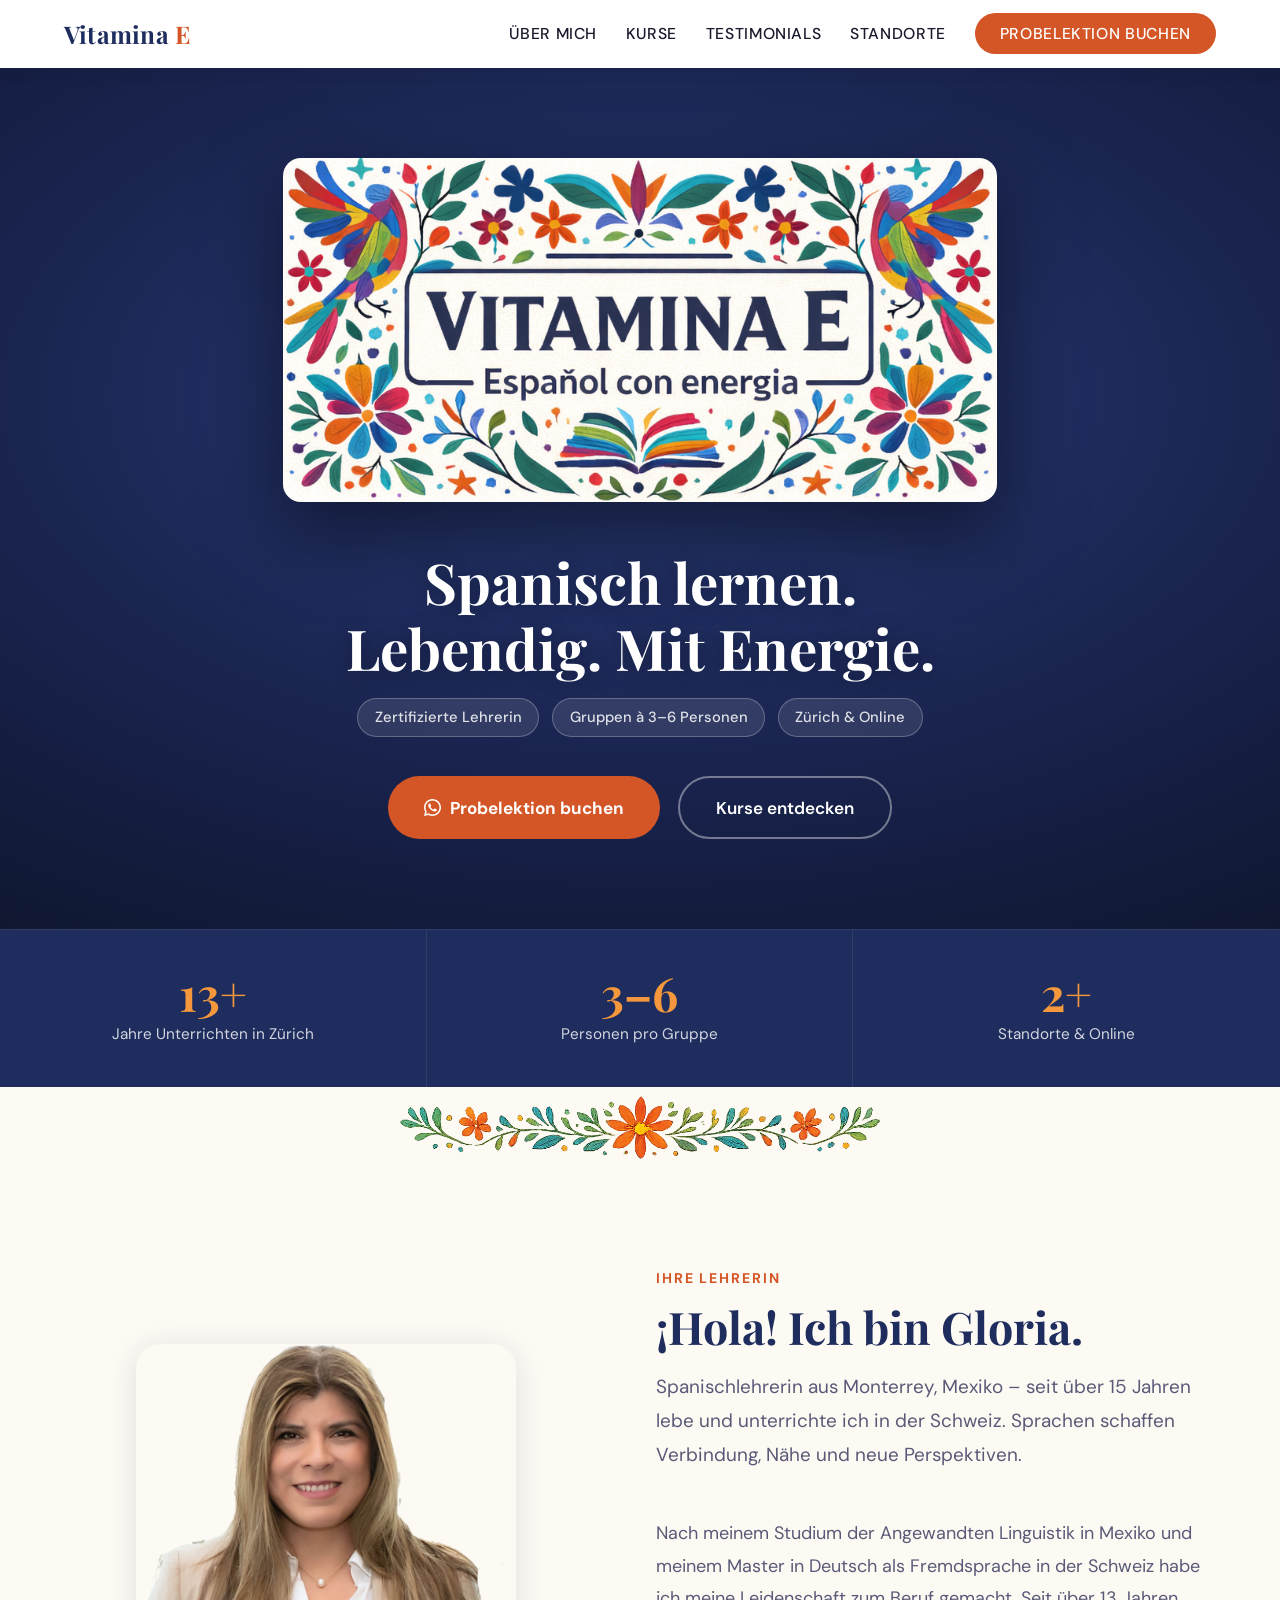
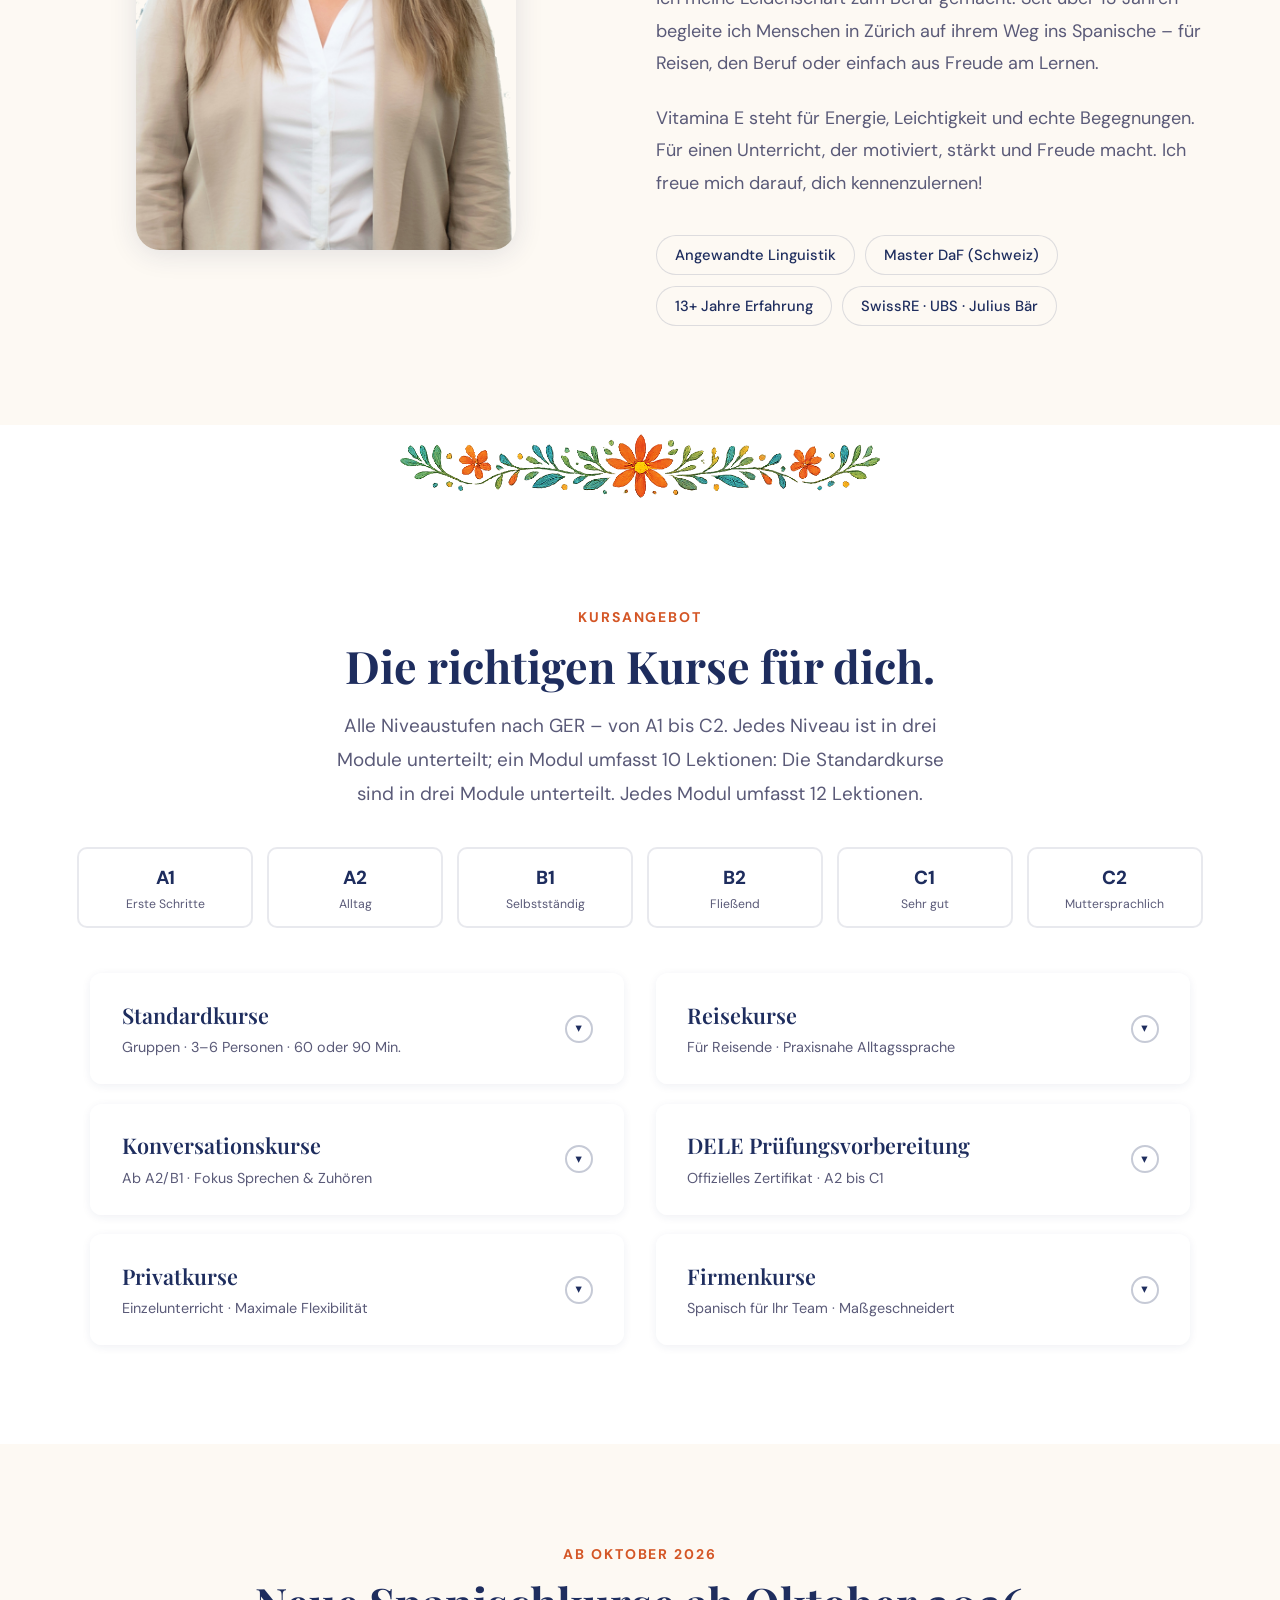
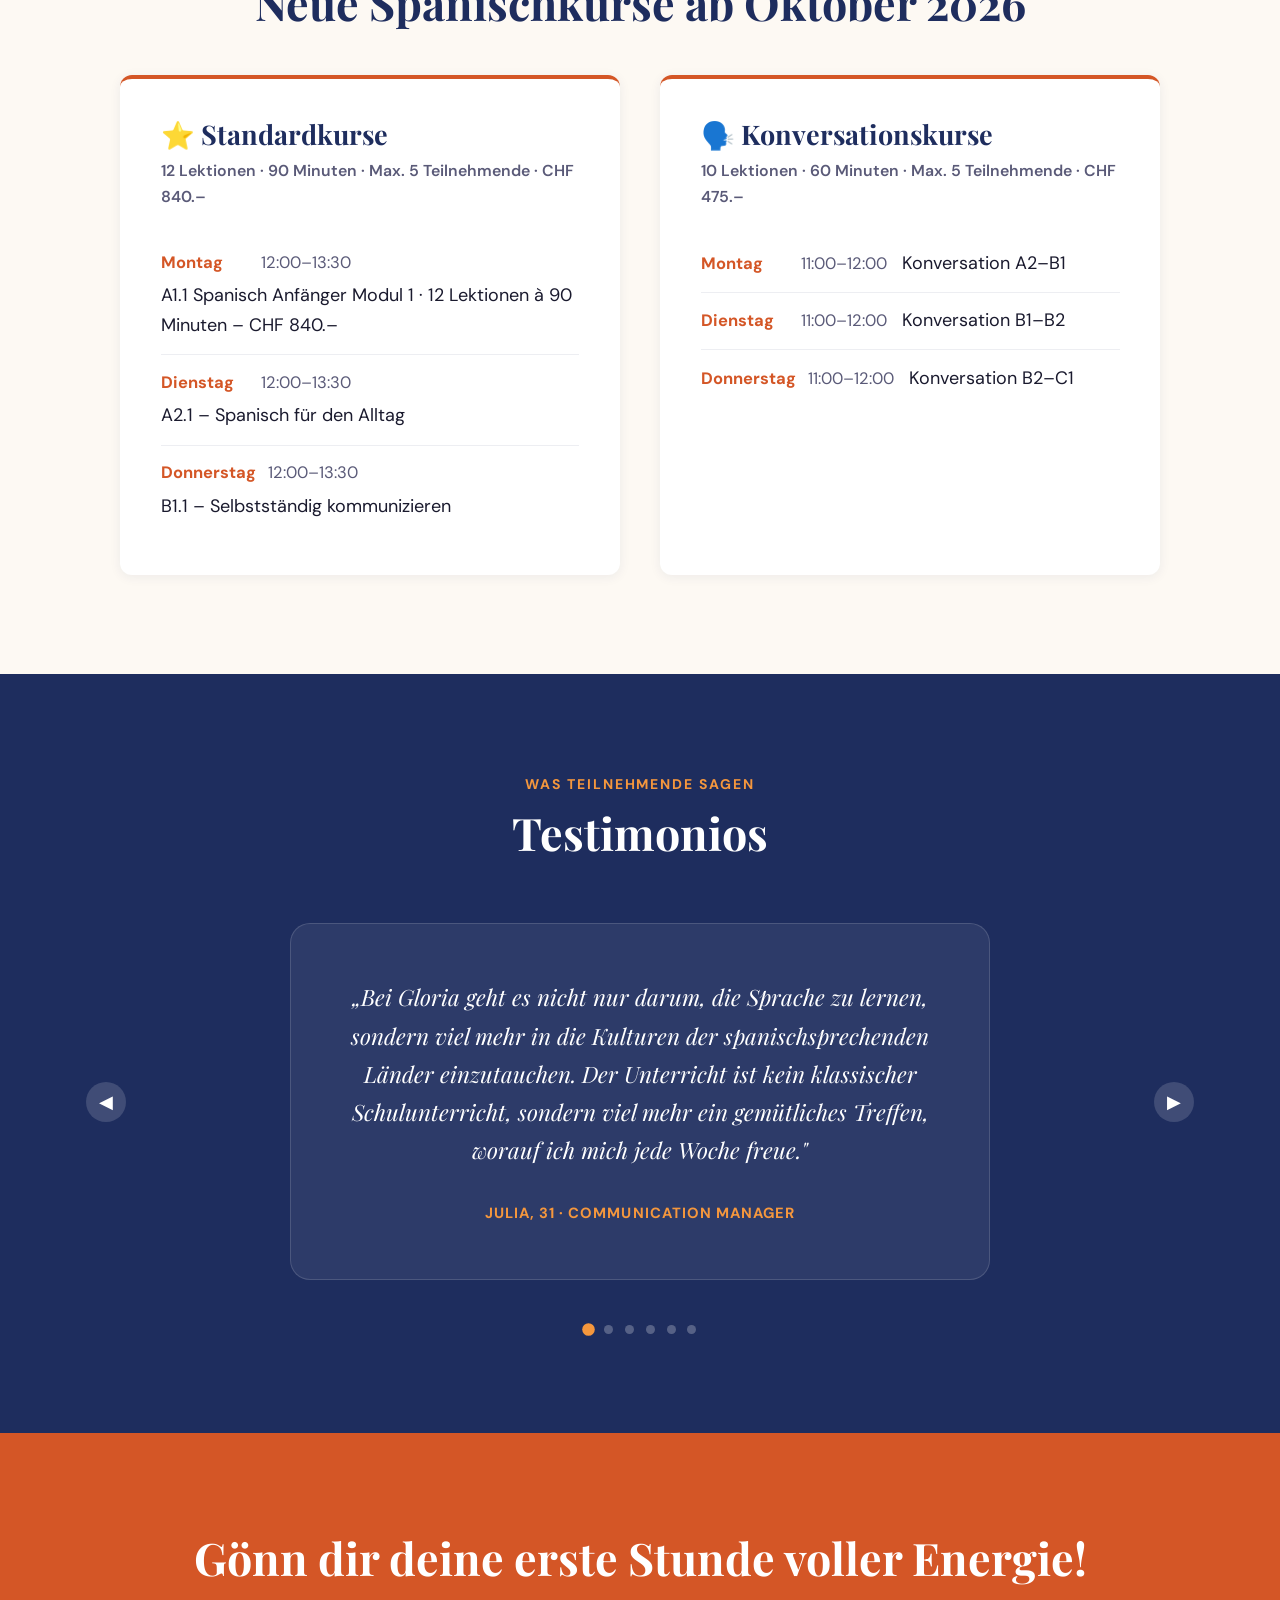
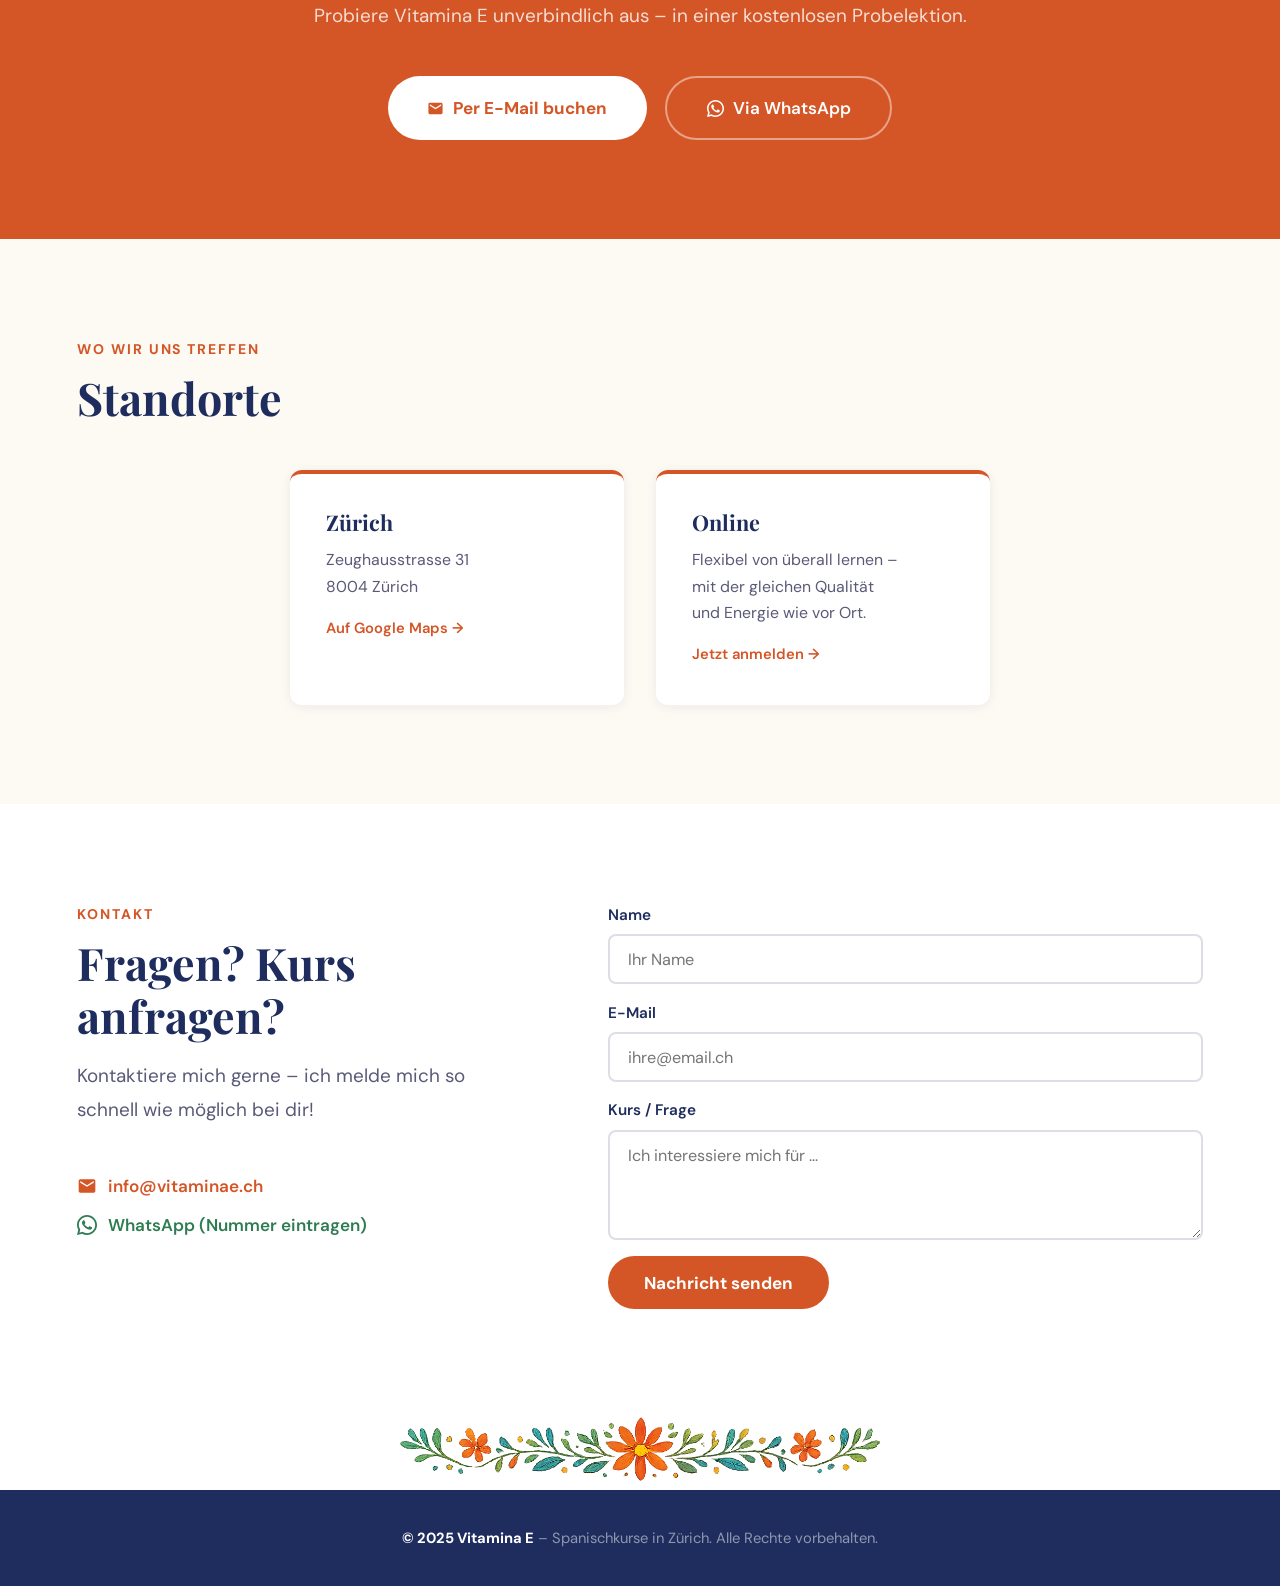
==== commit 844f3cb5: "v4" ====
--- a/docs/draft/index.html
+++ b/docs/draft/index.html
@@ -329,7 +329,7 @@
 
 /* ── LOCATIONS ── */
 #standorte{background:var(--sec);}
-.loc-grid{display:grid;grid-template-columns:repeat(3,1fr);gap:1.75rem;margin-top:2.5rem;}
+.loc-grid{display:grid;grid-template-columns:repeat(2,1fr);gap:1.75rem;margin-top:2.5rem;max-width:700px;margin-left:auto;margin-right:auto;}
 .loc-card{
   background:var(--white);border-radius:var(--r);
   padding:2rem;border-top:4px solid var(--terra);
@@ -477,7 +477,7 @@
     </div>
     <div data-reveal>
       <p class="lbl">Ihre Lehrerin</p>
-      <h2 class="h2">Hola! Ich bin Gloria.</h2>
+      <h2 class="h2">¡Hola! Ich bin Gloria.</h2>
       <p class="lead">Spanischlehrerin aus Monterrey, Mexiko – seit über 15 Jahren lebe und unterrichte ich in der Schweiz. Sprachen schaffen Verbindung, Nähe und neue Perspektiven.</p>
       <p style="color:var(--muted);line-height:1.8;margin-bottom:1.25rem;">Nach meinem Studium der Angewandten Linguistik in Mexiko und meinem Master in Deutsch als Fremdsprache in der Schweiz habe ich meine Leidenschaft zum Beruf gemacht. Seit über 13 Jahren begleite ich Menschen in Zürich auf ihrem Weg ins Spanische – für Reisen, den Beruf oder einfach aus Freude am Lernen.</p>
       <p style="color:var(--muted);line-height:1.8;margin-bottom:2rem;">Vitamina E steht für Energie, Leichtigkeit und echte Begegnungen. Für einen Unterricht, der motiviert, stärkt und Freude macht. Ich freue mich darauf, dich kennenzulernen!</p>
@@ -499,7 +499,7 @@
   <div style="text-align:center;margin-bottom:2rem">
     <p class="lbl">Kursangebot</p>
     <h2 class="h2">Die richtigen Kurse für dich.</h2>
-    <p class="lead" style="margin:0 auto 2rem">Alle Niveaustufen nach GER – von A1 bis C2. Jedes Niveau ist in drei Module unterteilt; ein Modul umfasst 10 Lektionen.</p>
+    <p class="lead" style="margin:0 auto 2rem">Alle Niveaustufen nach GER – von A1 bis C2. Jedes Niveau ist in drei Module unterteilt; ein Modul umfasst 10 Lektionen: Die Standardkurse sind in drei Module unterteilt. Jedes Modul umfasst 12 Lektionen.</p>
   </div>
   <div class="levels" data-reveal>
     <div class="lvl"><div class="lvl-code">A1</div><div class="lvl-name">Erste Schritte</div></div>
@@ -758,14 +758,9 @@
   <h2 class="h2">Standorte</h2>
   <div class="loc-grid" data-reveal>
     <div class="loc-card">
-      <h3>Manegg</h3>
-      <address>Spoom Green City (Regus)<br>Maneggstrasse 33<br>8041 Zürich</address>
-      <a href="https://maps.app.goo.gl/wynVdLRv6BMDCdy17" target="_blank" rel="noopener" class="loc-link">Auf Google Maps →</a>
-    </div>
-    <div class="loc-card">
-      <h3>Stauffacher</h3>
-      <address>Stauffacher Regus<br>Badenerstrasse 47<br>8004 Zürich</address>
-      <a href="https://maps.app.goo.gl/4KMKEnyEzt8JHHJ2A" target="_blank" rel="noopener" class="loc-link">Auf Google Maps →</a>
+      <h3>Zürich</h3>
+      <address>Zeughausstrasse 31<br>8004 Zürich</address>
+      <a href="https://share.google/zrnGJlObwDDANN9Tj" target="_blank" rel="noopener" class="loc-link">Auf Google Maps →</a>
     </div>
     <div class="loc-card">
       <h3>Online</h3>
@@ -791,10 +786,12 @@
         WhatsApp (Nummer eintragen)
       </a>
     </div>
-    <form class="cform" onsubmit="return false" data-reveal>
-      <div class="fg"><label>Name</label><input type="text" placeholder="Ihr Name"></div>
-      <div class="fg"><label>E-Mail</label><input type="email" placeholder="ihre@email.ch"></div>
-      <div class="fg"><label>Kurs / Frage</label><textarea placeholder="Ich interessiere mich für …"></textarea></div>
+    <form class="cform" action="https://api.web3forms.com/submit" method="POST" data-reveal>
+      <input type="hidden" name="access_key" value="90e3b506-1d6e-4e8b-8969-061331d0bf25">
+      <input type="hidden" name="subject" value="Vitamina E web contact form">
+      <div class="fg"><label>Name</label><input type="text" name="name" placeholder="Ihr Name" required></div>
+      <div class="fg"><label>E-Mail</label><input type="email" name="email" placeholder="ihre@email.ch" required></div>
+      <div class="fg"><label>Kurs / Frage</label><textarea name="message" placeholder="Ich interessiere mich für …" required></textarea></div>
       <button type="submit" class="btn-submit">Nachricht senden</button>
     </form>
   </div>
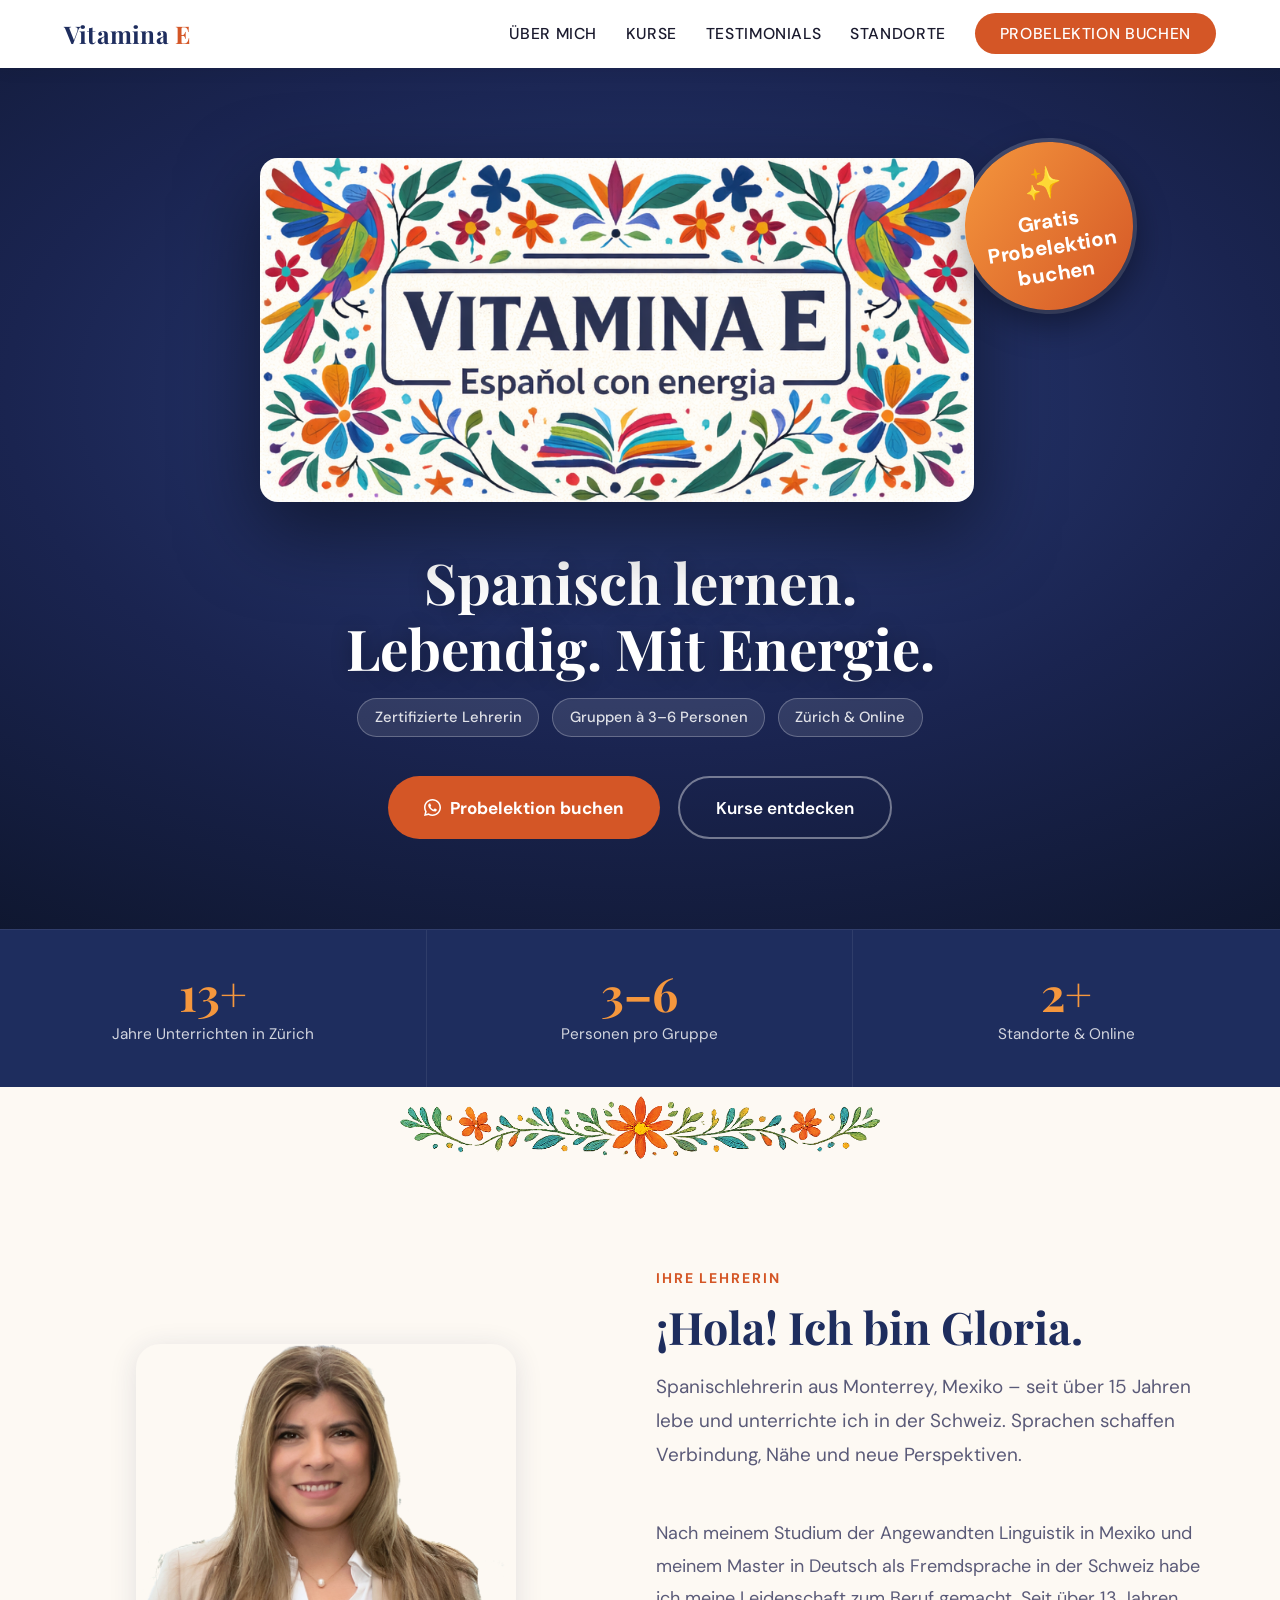
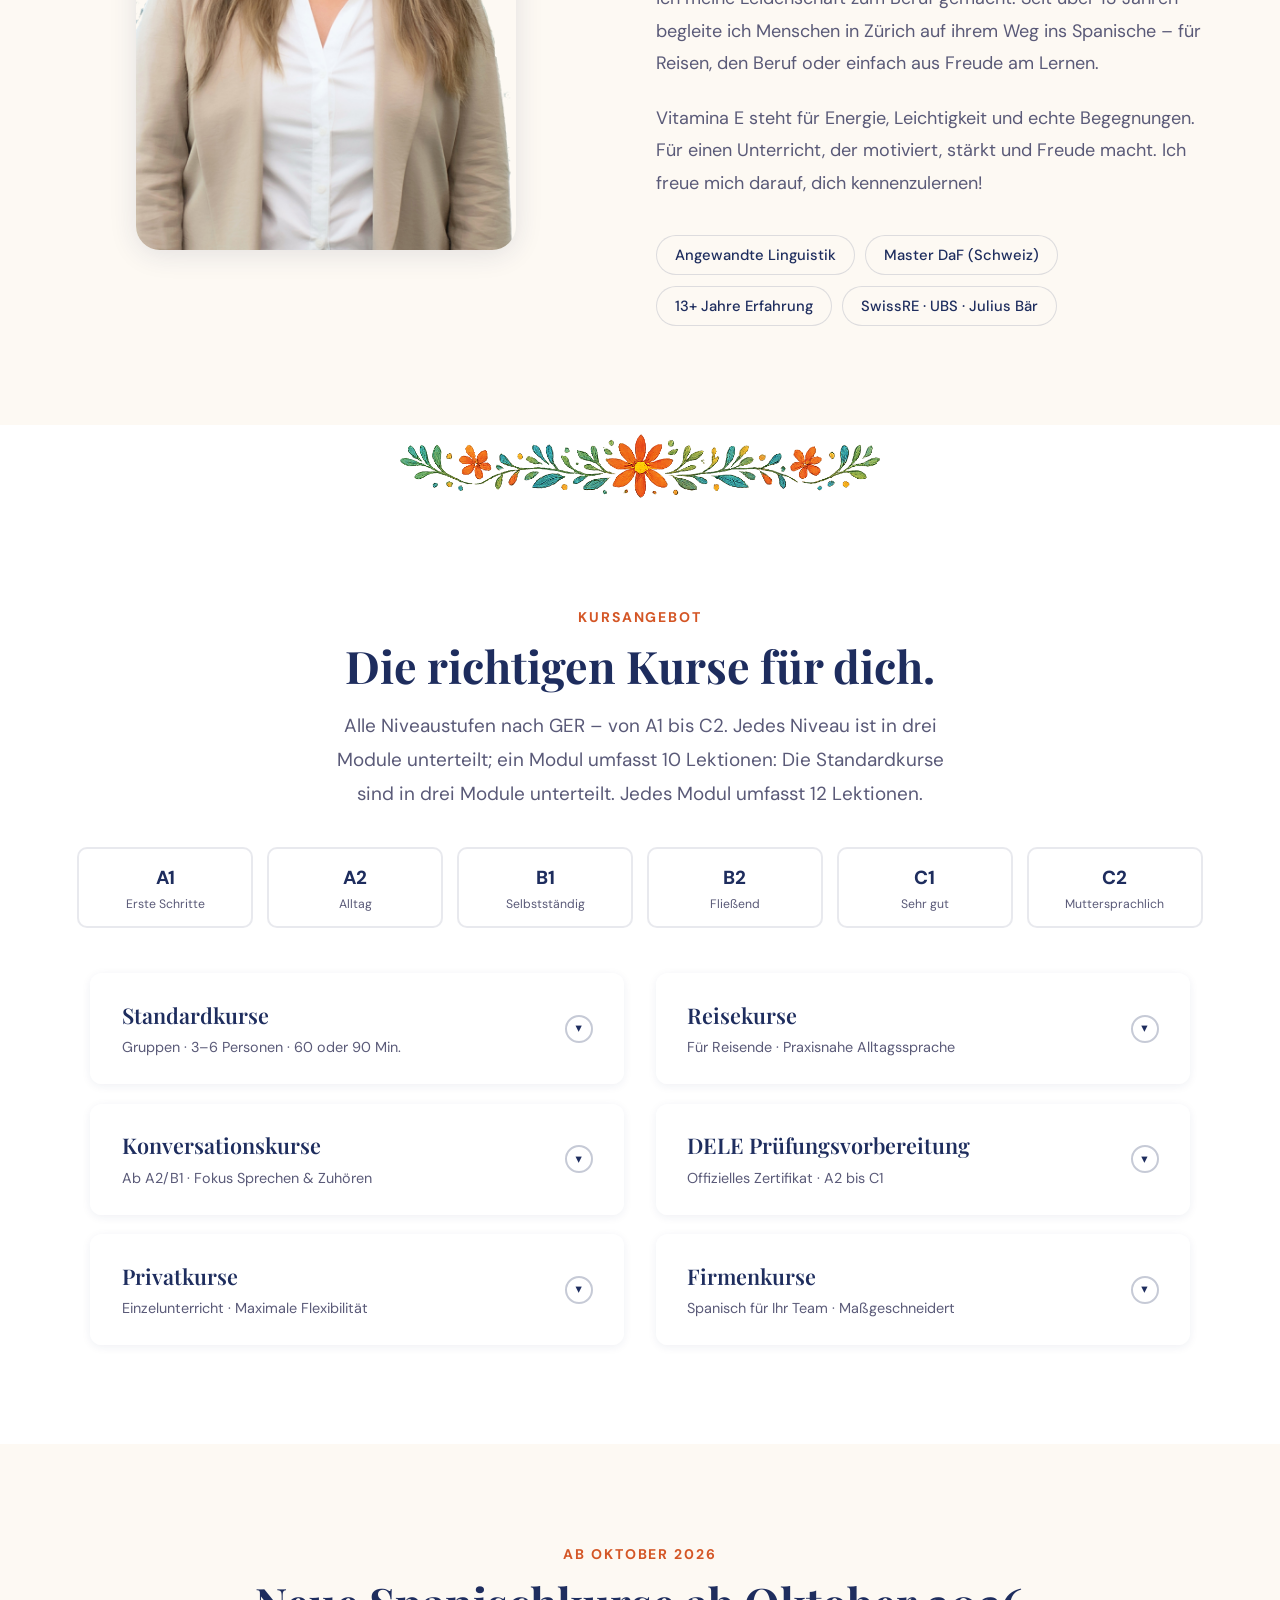
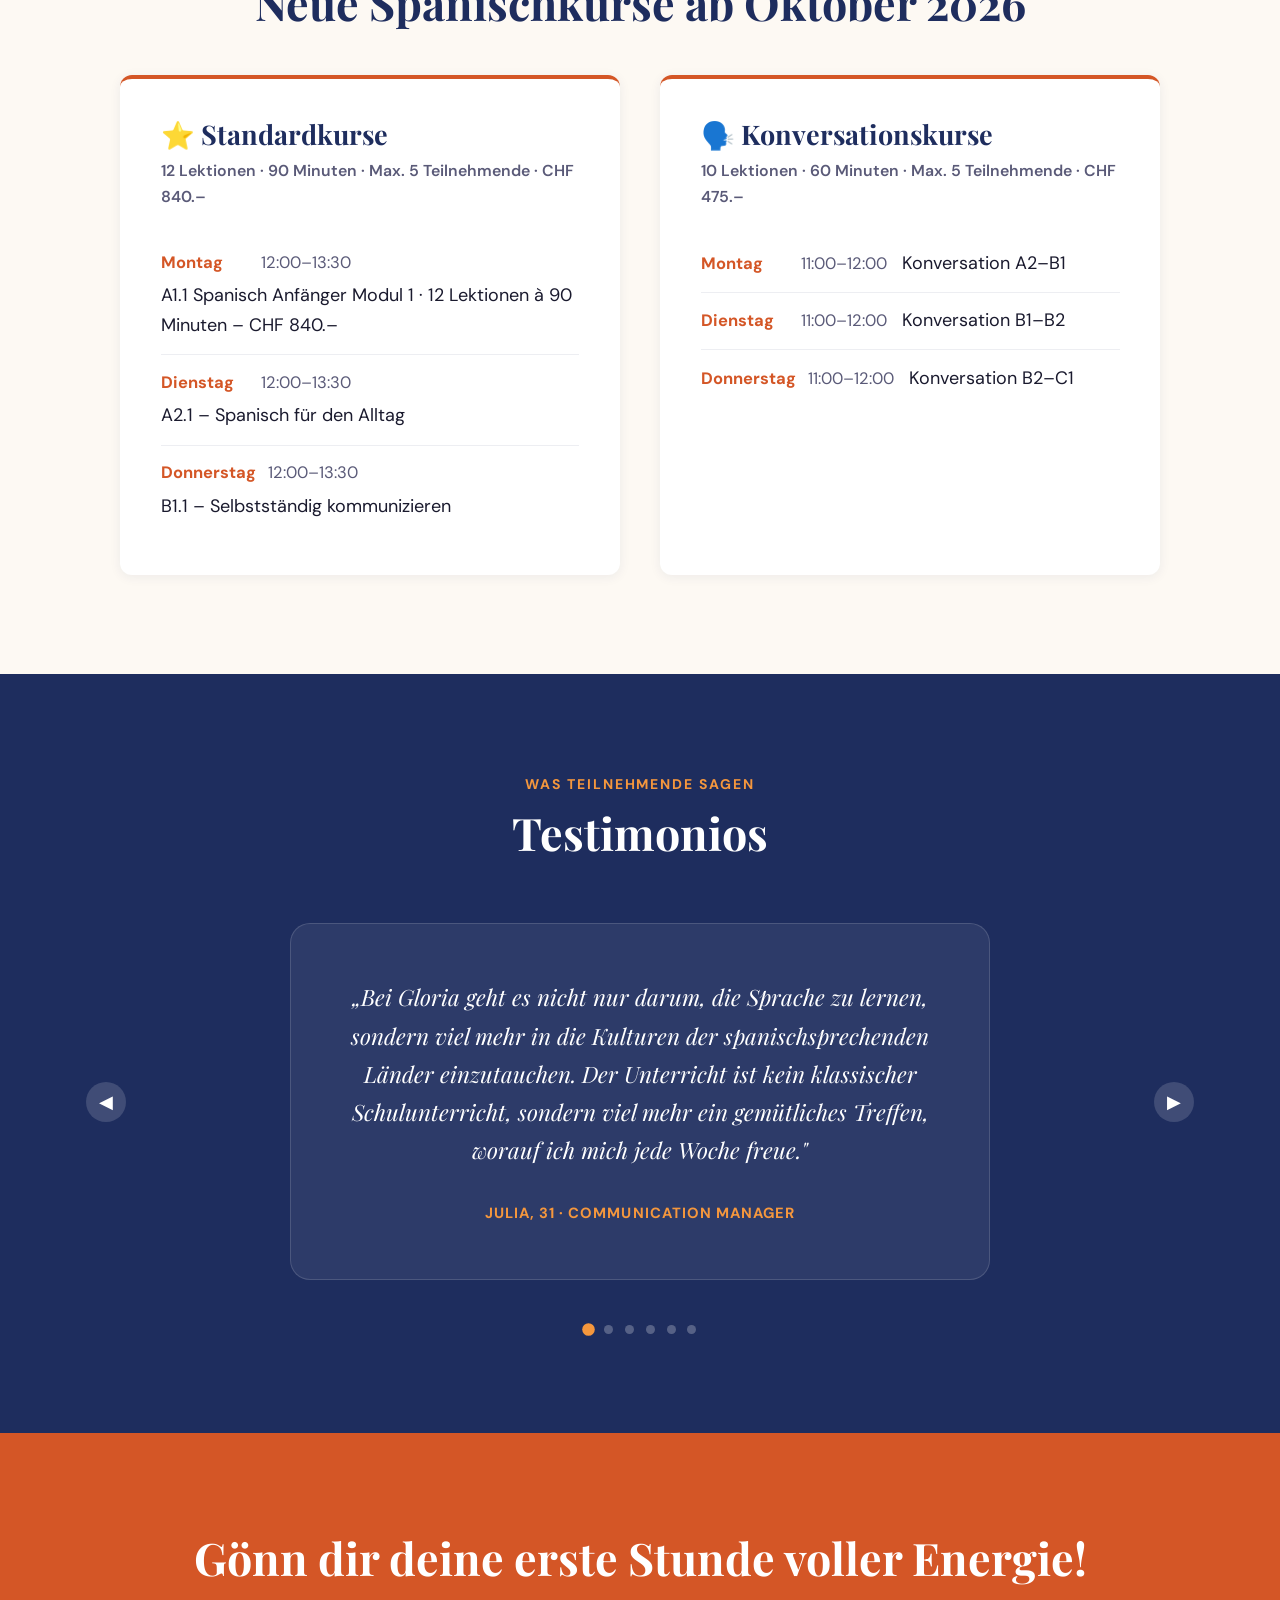
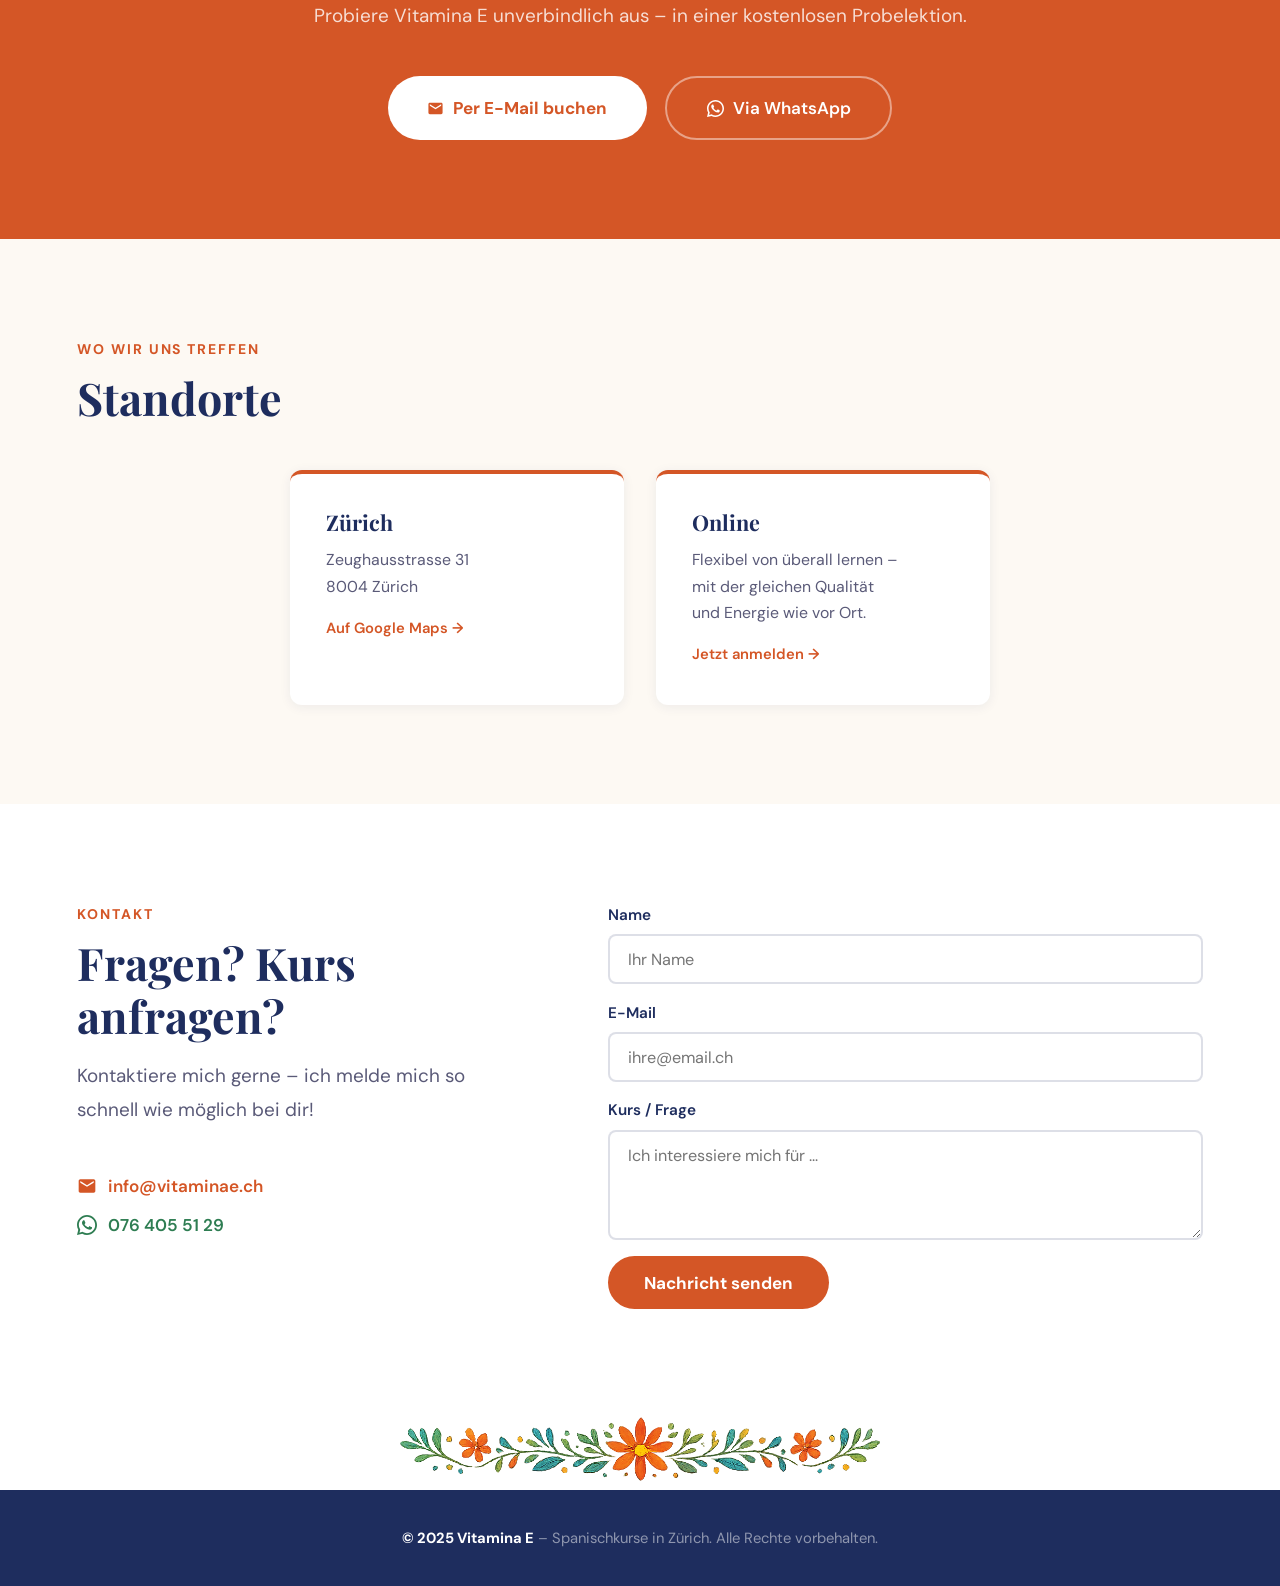
==== commit e30e5a9f: "fixes" ====
--- a/docs/draft/index.html
+++ b/docs/draft/index.html
@@ -67,9 +67,31 @@
   background:radial-gradient(ellipse 90% 75% at 50% 38%,#2a3d7a 0%,#1a2450 55%,#0f1730 100%);
 }
 .hero-left{position:relative;z-index:1;display:flex;flex-direction:column;align-items:center;max-width:760px;}
+.hero-logo-wrap{position:relative;display:inline-block;margin-bottom:2.6rem;}
 .hero-logo{
   width:min(760px,94%);border-radius:18px;
-  box-shadow:0 28px 80px rgba(0,0,0,.5);margin-bottom:2.6rem;
+  box-shadow:0 28px 80px rgba(0,0,0,.5);display:block;margin-bottom:0;
+}
+.hero-badge{
+  position:absolute;top:-.9rem;right:-6.3rem;z-index:2;
+  width:168px;height:168px;border-radius:50%;
+  background:linear-gradient(135deg,var(--gold),var(--terra));
+  color:var(--white);display:flex;flex-direction:column;align-items:center;justify-content:center;
+  font-family:var(--body);font-weight:800;font-size:1.14rem;line-height:1.3;text-align:center;
+  box-shadow:0 14px 34px rgba(0,0,0,.4),0 0 0 4px rgba(255,255,255,.18);
+  transform:rotate(-9deg);transition:transform .2s;
+  animation:badgePop 2.6s ease-in-out infinite;
+}
+.hero-badge:hover{transform:rotate(-9deg) scale(1.07);}
+.hero-badge-star{font-size:1.73rem;margin-bottom:.15rem;}
+body.vibrant .hero-badge{background:linear-gradient(135deg,var(--terra),var(--gold));}
+@keyframes badgePop{
+  0%,100%{transform:rotate(-9deg) scale(1);}
+  50%{transform:rotate(-6deg) scale(1.06);}
+}
+@media(max-width:480px){
+  .hero-badge{width:132px;height:132px;font-size:.99rem;top:-.6rem;right:-3.2rem;}
+  .hero-badge-star{font-size:1.43rem;}
 }
 .hero-h1{
   font-family:var(--head);
@@ -431,7 +453,10 @@
 <!-- ── HERO ── -->
 <section id="home" data-screen-label="Hero">
   <div class="hero-left">
-    <img src="uploads/logo-1780666673083.png" alt="Vitamina E – Español con energía" class="hero-logo">
+    <div class="hero-logo-wrap">
+      <img src="uploads/logo-1780666673083.png" alt="Vitamina E – Español con energía" class="hero-logo">
+      <a href="#kontakt" class="hero-badge"><span class="hero-badge-star">✨</span>Gratis<br>Probelektion<br>buchen</a>
+    </div>
     <h1 class="hero-h1">Spanisch lernen.<br>Lebendig. Mit Energie.</h1>
     <div class="hero-pills">
       <span class="hero-pill">Zertifizierte Lehrerin</span>
@@ -745,7 +770,7 @@
       <svg width="17" height="17" viewBox="0 0 24 24" fill="currentColor"><path d="M20 4H4c-1.1 0-2 .9-2 2v12c0 1.1.9 2 2 2h16c1.1 0 2-.9 2-2V6c0-1.1-.9-2-2-2zm0 4l-8 5-8-5V6l8 5 8-5v2z"/></svg>
       Per E-Mail buchen
     </a>
-    <a href="https://wa.me/41000000000" class="btn-outline-w">
+    <a href="#" data-wa-link class="btn-outline-w">
       <svg width="17" height="17" viewBox="0 0 24 24" fill="currentColor"><path d="M17.472 14.382c-.297-.149-1.758-.867-2.03-.967-.273-.099-.471-.148-.67.15-.197.297-.767.966-.94 1.164-.173.199-.347.223-.644.075-.297-.15-1.255-.463-2.39-1.475-.883-.788-1.48-1.761-1.653-2.059-.173-.297-.018-.458.13-.606.134-.133.298-.347.446-.52.149-.174.198-.298.298-.497.099-.198.05-.371-.025-.52-.075-.149-.669-1.612-.916-2.207-.242-.579-.487-.5-.669-.51-.173-.008-.371-.01-.57-.01-.198 0-.52.074-.792.372-.272.297-1.04 1.016-1.04 2.479 0 1.462 1.065 2.875 1.213 3.074.149.198 2.096 3.2 5.077 4.487.709.306 1.262.489 1.694.625.712.227 1.36.195 1.871.118.571-.085 1.758-.719 2.006-1.413.248-.694.248-1.289.173-1.413z"/><path d="M12 0C5.373 0 0 5.373 0 12c0 2.115.553 4.1 1.523 5.82L.046 23.954 6.3 22.49A11.955 11.955 0 0012 24c6.627 0 12-5.373 12-12S18.627 0 12 0zm0 21.818a9.818 9.818 0 01-5.006-1.372l-.357-.213-3.7.97.988-3.607-.233-.371A9.818 9.818 0 012.182 12c0-5.423 4.395-9.818 9.818-9.818 5.424 0 9.818 4.395 9.818 9.818 0 5.424-4.394 9.818-9.818 9.818z"/></svg>
       Via WhatsApp
     </a>
@@ -781,9 +806,9 @@
         <svg width="20" height="20" viewBox="0 0 24 24" fill="currentColor"><path d="M20 4H4c-1.1 0-2 .9-2 2v12c0 1.1.9 2 2 2h16c1.1 0 2-.9 2-2V6c0-1.1-.9-2-2-2zm0 4l-8 5-8-5V6l8 5 8-5v2z"/></svg>
         info@vitaminae.ch
       </a>
-      <a href="https://wa.me/41000000000" class="contact-detail wa">
+      <a href="#" data-wa-link class="contact-detail wa">
         <svg width="20" height="20" viewBox="0 0 24 24" fill="currentColor"><path d="M17.472 14.382c-.297-.149-1.758-.867-2.03-.967-.273-.099-.471-.148-.67.15-.197.297-.767.966-.94 1.164-.173.199-.347.223-.644.075-.297-.15-1.255-.463-2.39-1.475-.883-.788-1.48-1.761-1.653-2.059-.173-.297-.018-.458.13-.606.134-.133.298-.347.446-.52.149-.174.198-.298.298-.497.099-.198.05-.371-.025-.52-.075-.149-.669-1.612-.916-2.207-.242-.579-.487-.5-.669-.51-.173-.008-.371-.01-.57-.01-.198 0-.52.074-.792.372-.272.297-1.04 1.016-1.04 2.479 0 1.462 1.065 2.875 1.213 3.074.149.198 2.096 3.2 5.077 4.487.709.306 1.262.489 1.694.625.712.227 1.36.195 1.871.118.571-.085 1.758-.719 2.006-1.413.248-.694.248-1.289.173-1.413z"/><path d="M12 0C5.373 0 0 5.373 0 12c0 2.115.553 4.1 1.523 5.82L.046 23.954 6.3 22.49A11.955 11.955 0 0012 24c6.627 0 12-5.373 12-12S18.627 0 12 0zm0 21.818a9.818 9.818 0 01-5.006-1.372l-.357-.213-3.7.97.988-3.607-.233-.371A9.818 9.818 0 012.182 12c0-5.423 4.395-9.818 9.818-9.818 5.424 0 9.818 4.395 9.818 9.818 0 5.424-4.394 9.818-9.818 9.818z"/></svg>
-        WhatsApp (Nummer eintragen)
+        <span data-wa-text>WhatsApp</span>
       </a>
     </div>
     <form class="cform" action="https://api.web3forms.com/submit" method="POST" data-reveal>
@@ -825,6 +850,18 @@
 </div>
 
 <script>
+// ── WHATSAPP NUMBER (assembled at runtime, not present as plain text in the HTML source) ──
+const waParts = ['76','405','51','29'];
+const waIntl = '41' + waParts.join('');
+document.querySelectorAll('[data-wa-link]').forEach(a => {
+  a.href = 'https://wa.me/' + waIntl;
+  a.target = '_blank';
+  a.rel = 'noopener';
+});
+document.querySelectorAll('[data-wa-text]').forEach(el => {
+  el.textContent = '0' + waParts[0] + ' ' + waParts.slice(1).join(' ');
+});
+
 // ── TWEAKS VISIBILITY (host postMessage) ──
 const tweaksEl = document.getElementById('tweaks');
 window.addEventListener('message', e => {
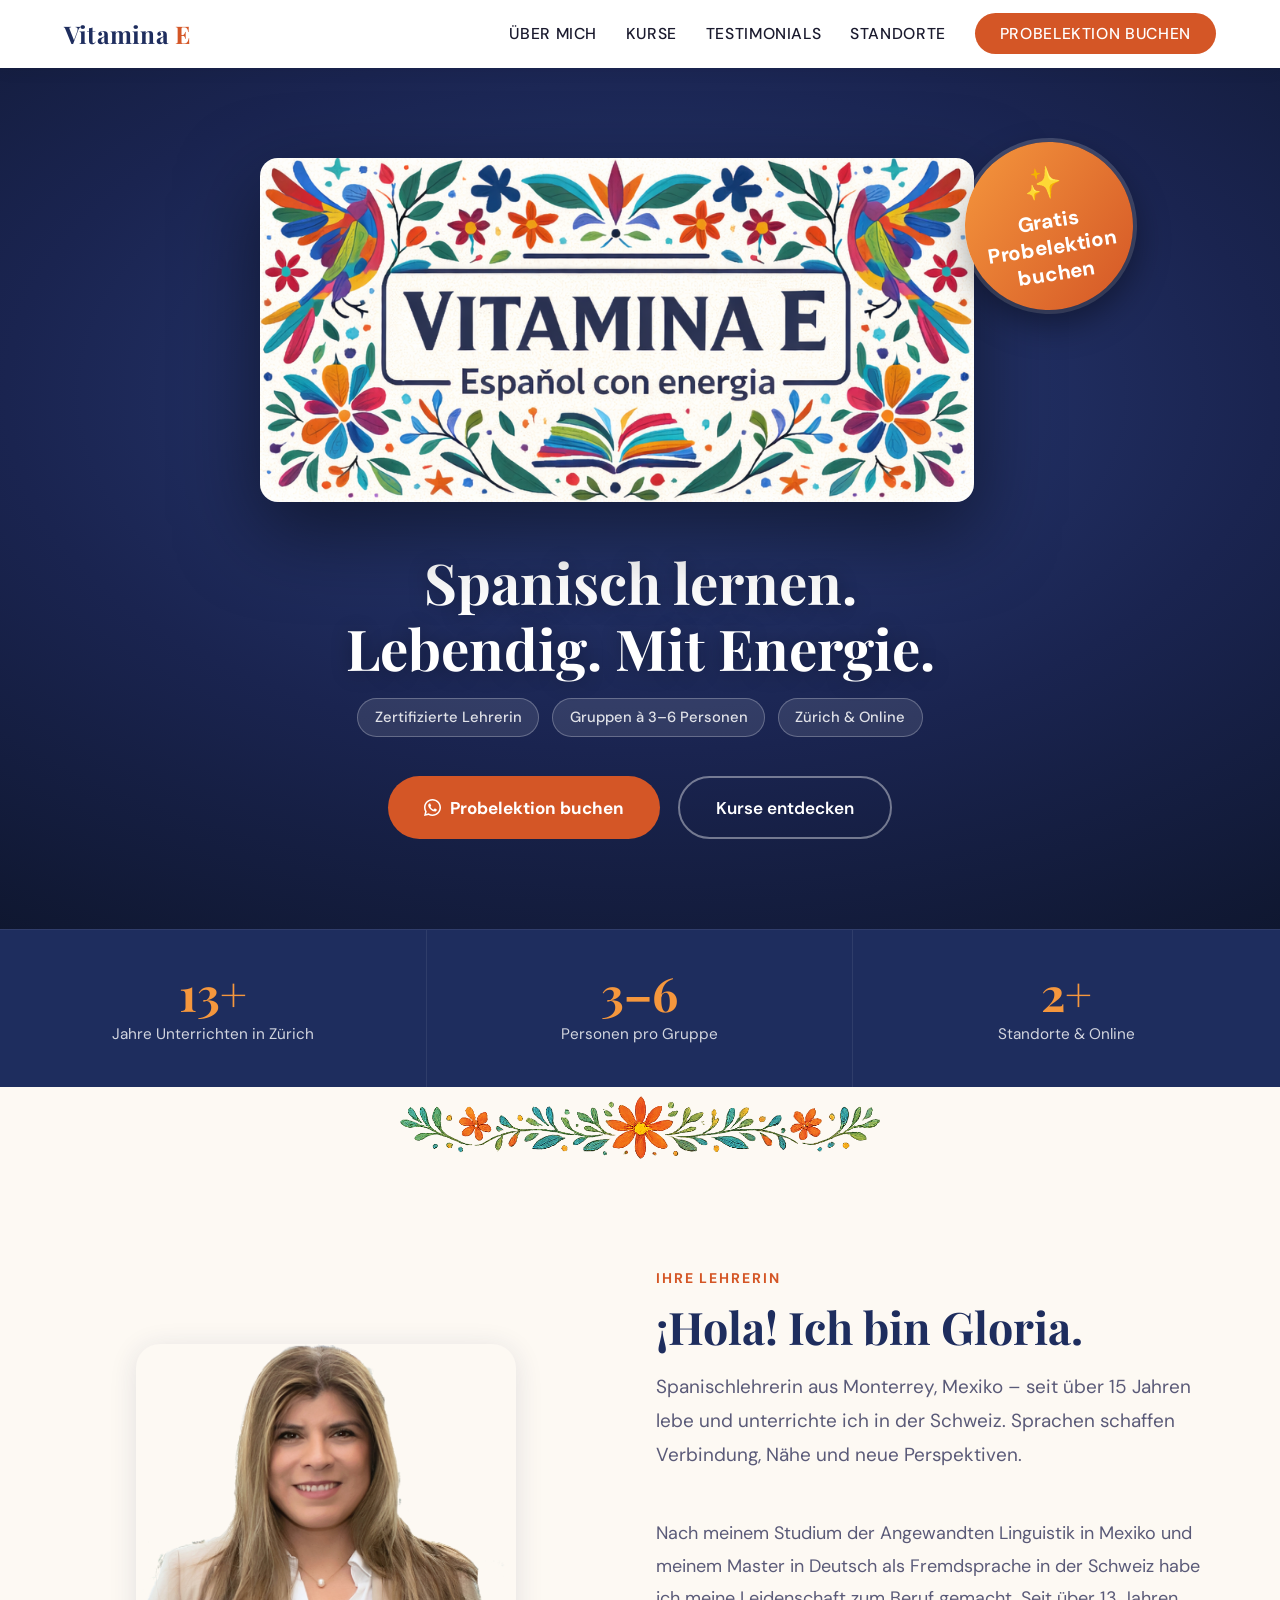
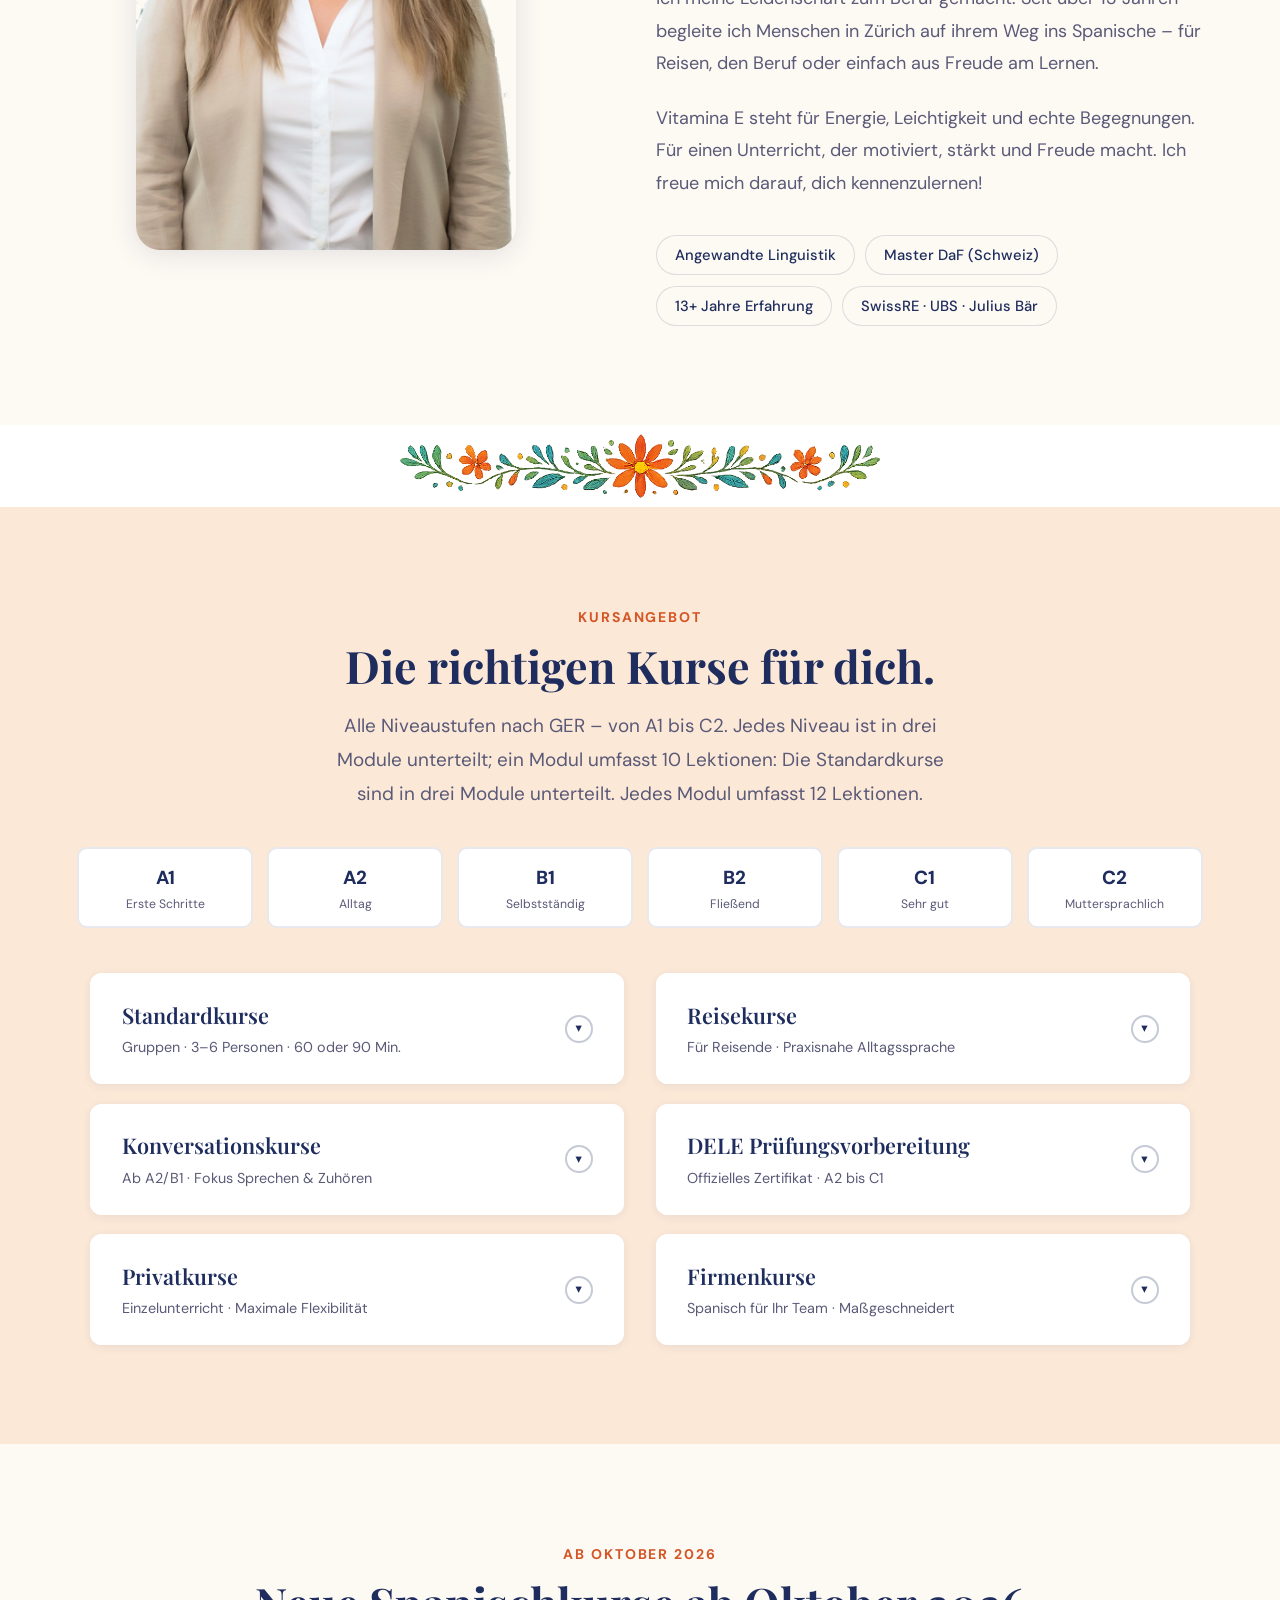
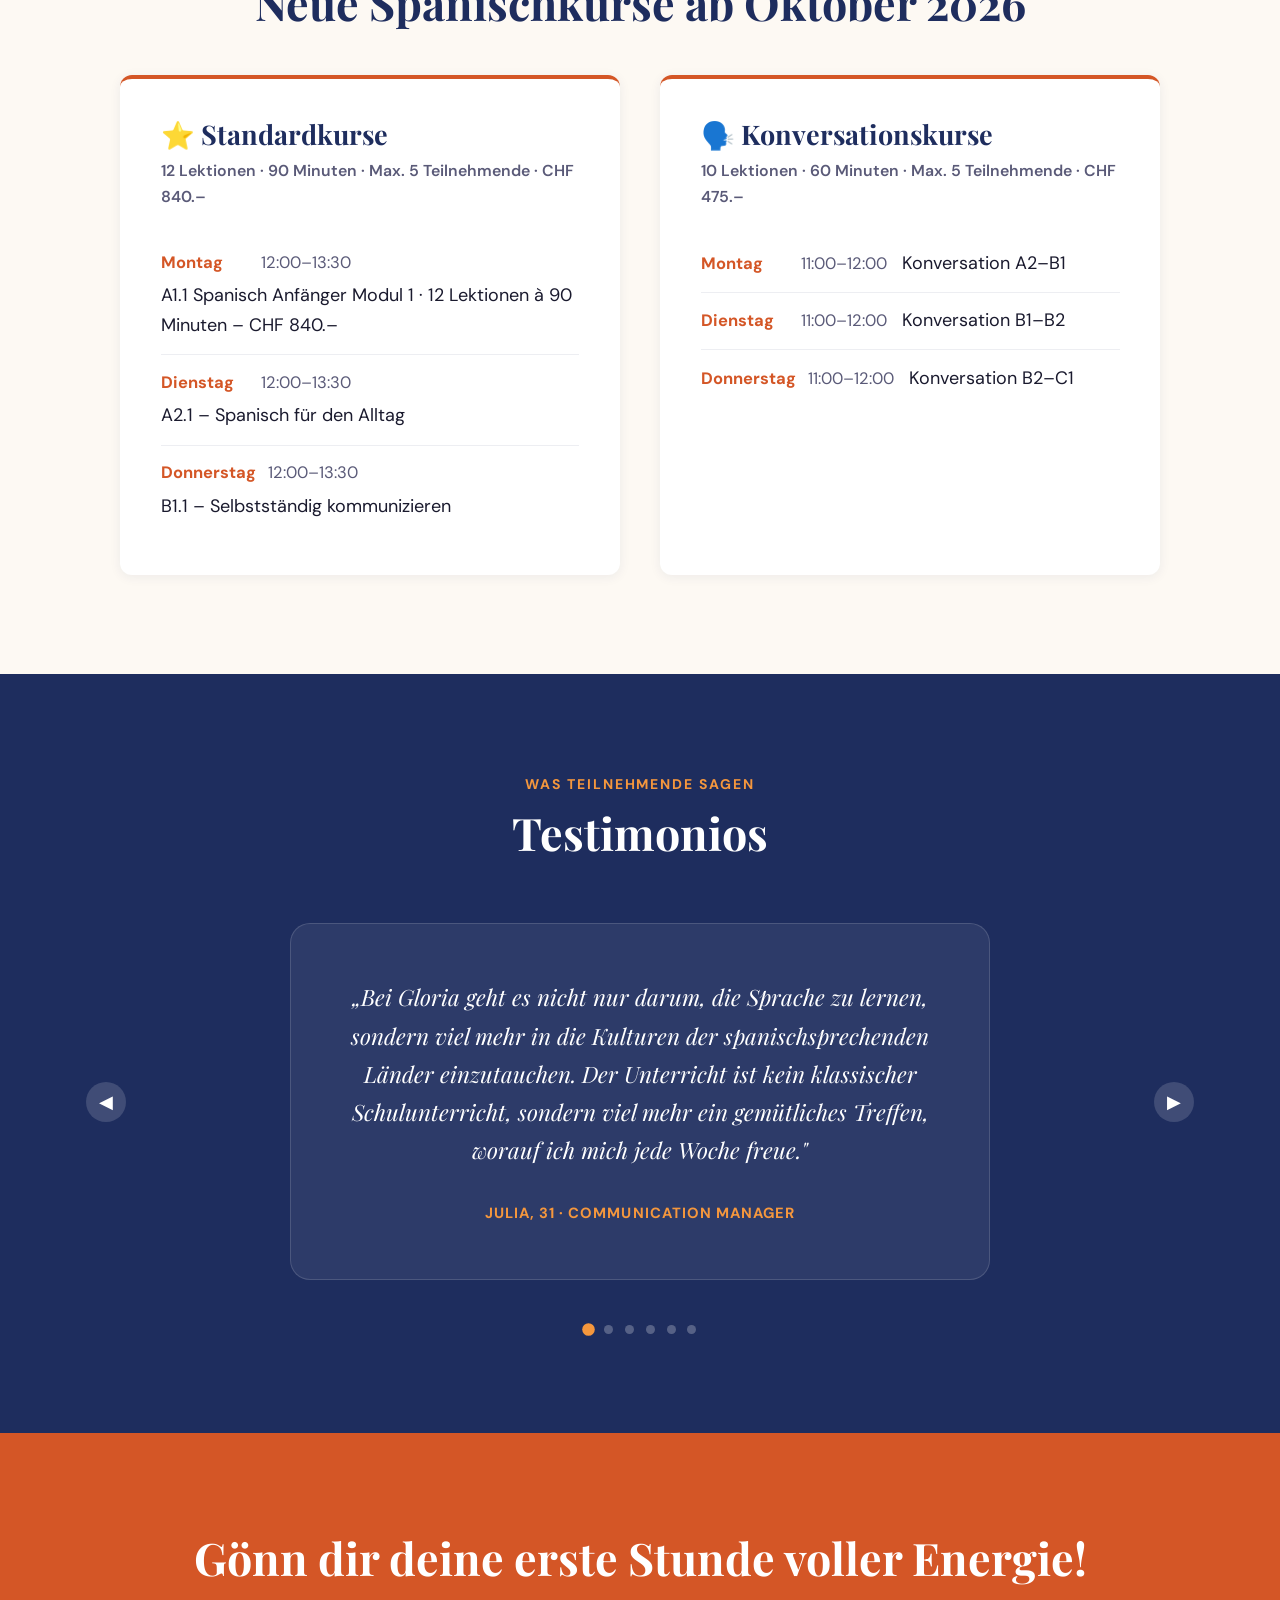
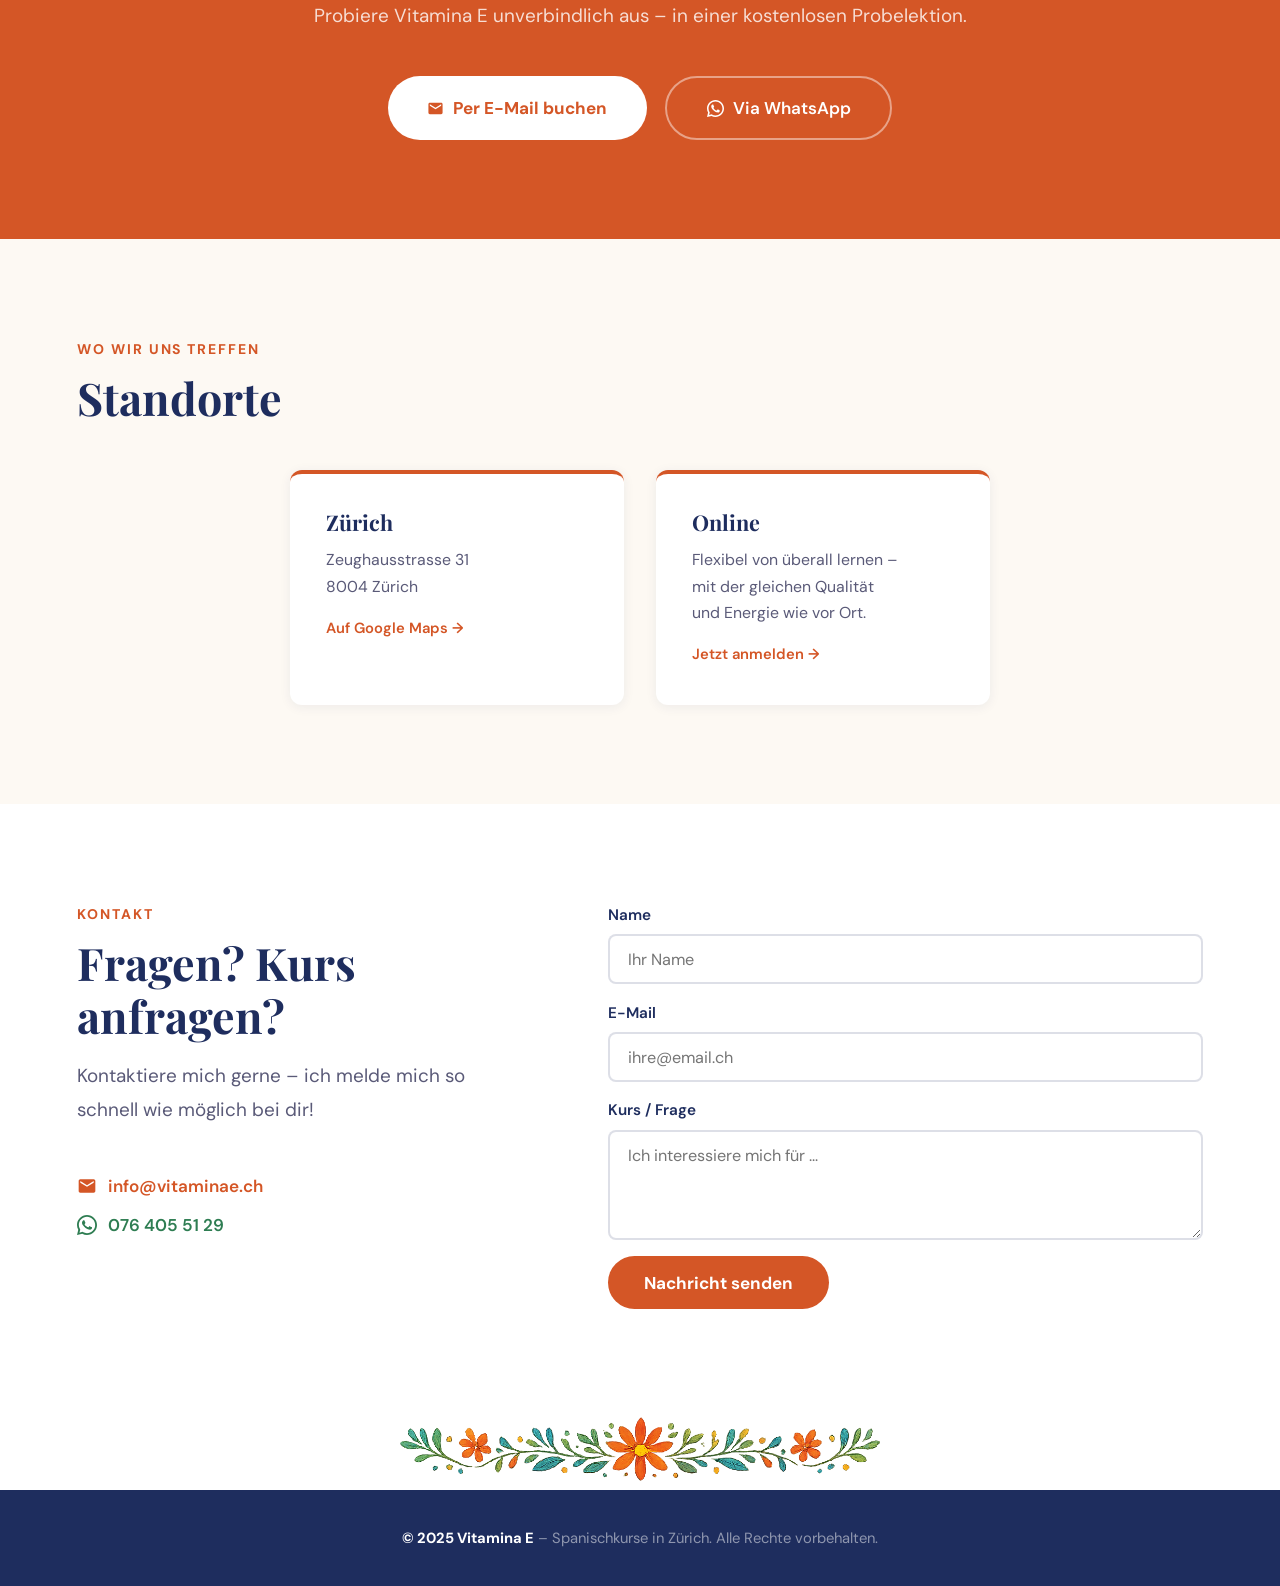
==== commit 93746f1f: "orange" ====
--- a/docs/draft/index.html
+++ b/docs/draft/index.html
@@ -89,9 +89,13 @@
   0%,100%{transform:rotate(-9deg) scale(1);}
   50%{transform:rotate(-6deg) scale(1.06);}
 }
+@media(max-width:900px){
+  .hero-badge{width:140px;height:140px;font-size:1rem;top:-.5rem;right:-1.4rem;}
+  .hero-badge-star{font-size:1.45rem;}
+}
 @media(max-width:480px){
-  .hero-badge{width:132px;height:132px;font-size:.99rem;top:-.6rem;right:-3.2rem;}
-  .hero-badge-star{font-size:1.43rem;}
+  .hero-badge{width:104px;height:104px;font-size:.8rem;top:-.4rem;right:-1.1rem;}
+  .hero-badge-star{font-size:1.1rem;}
 }
 .hero-h1{
   font-family:var(--head);
@@ -155,6 +159,7 @@
 /* ── SHARED SECTION ── */
 .section{padding:5.5rem clamp(1.5rem,6vw,7rem);}
 .section-alt{background:var(--sec2);}
+#kurse{background:#fbe8d7;}
 .lbl{font-size:.78rem;font-weight:700;letter-spacing:.14em;text-transform:uppercase;color:var(--terra);margin-bottom:.6rem;}
 .section-dark .lbl{color:var(--gold);}
 .h2{font-family:var(--head);font-size:clamp(1.75rem,3.5vw,2.7rem);color:var(--navy);margin-bottom:.9rem;text-wrap:balance;}
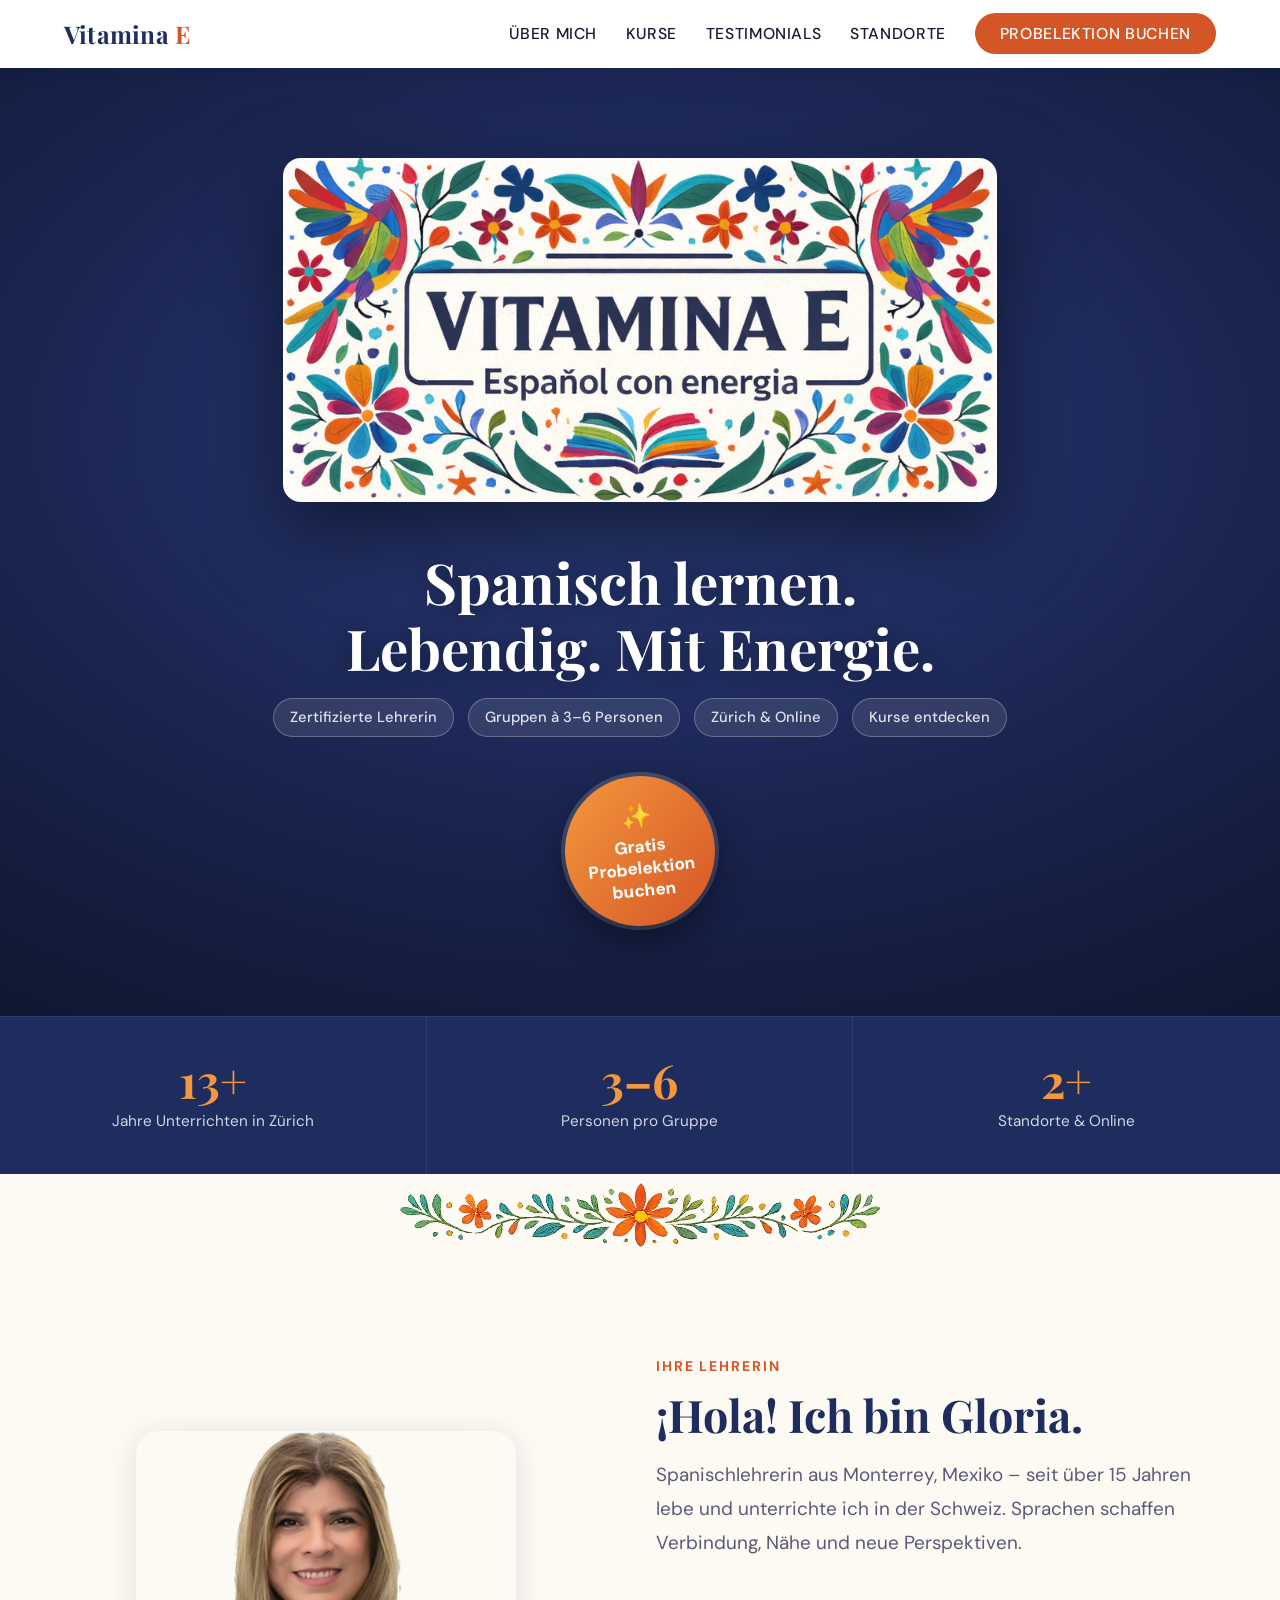
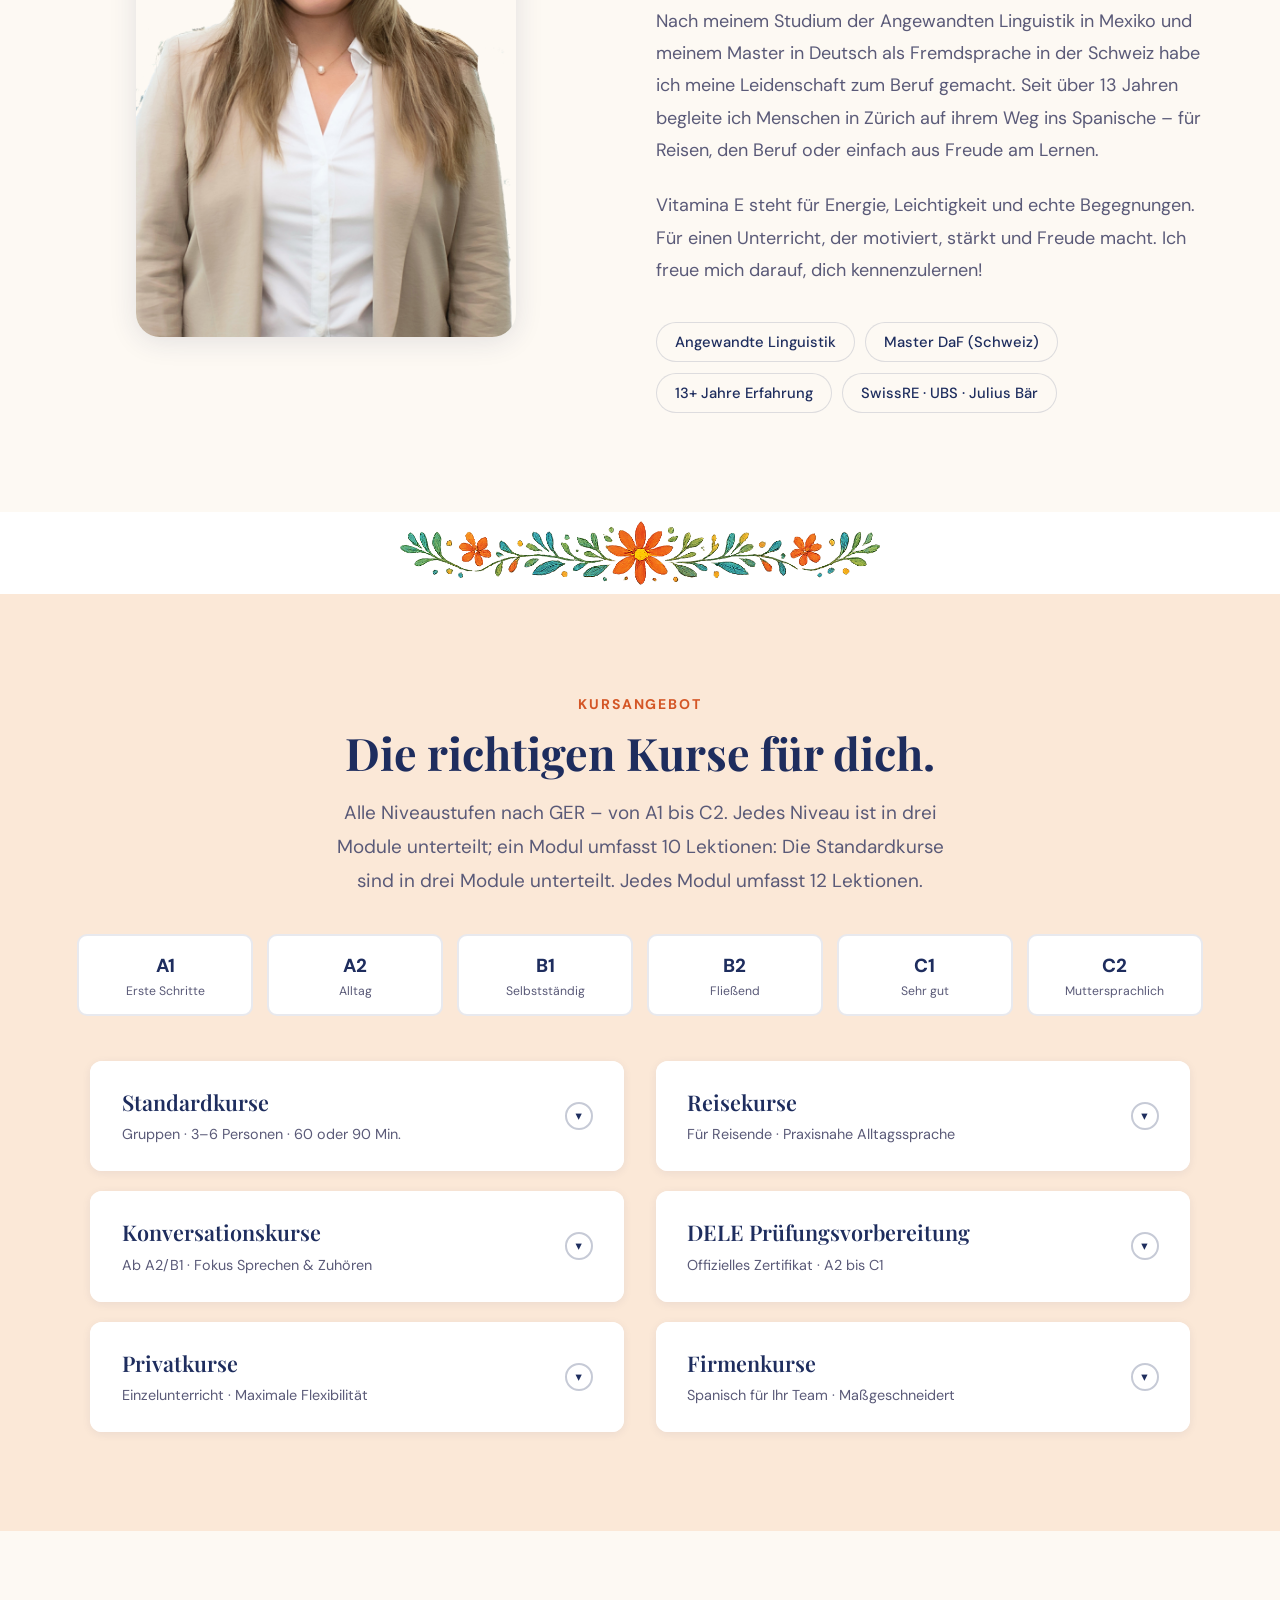
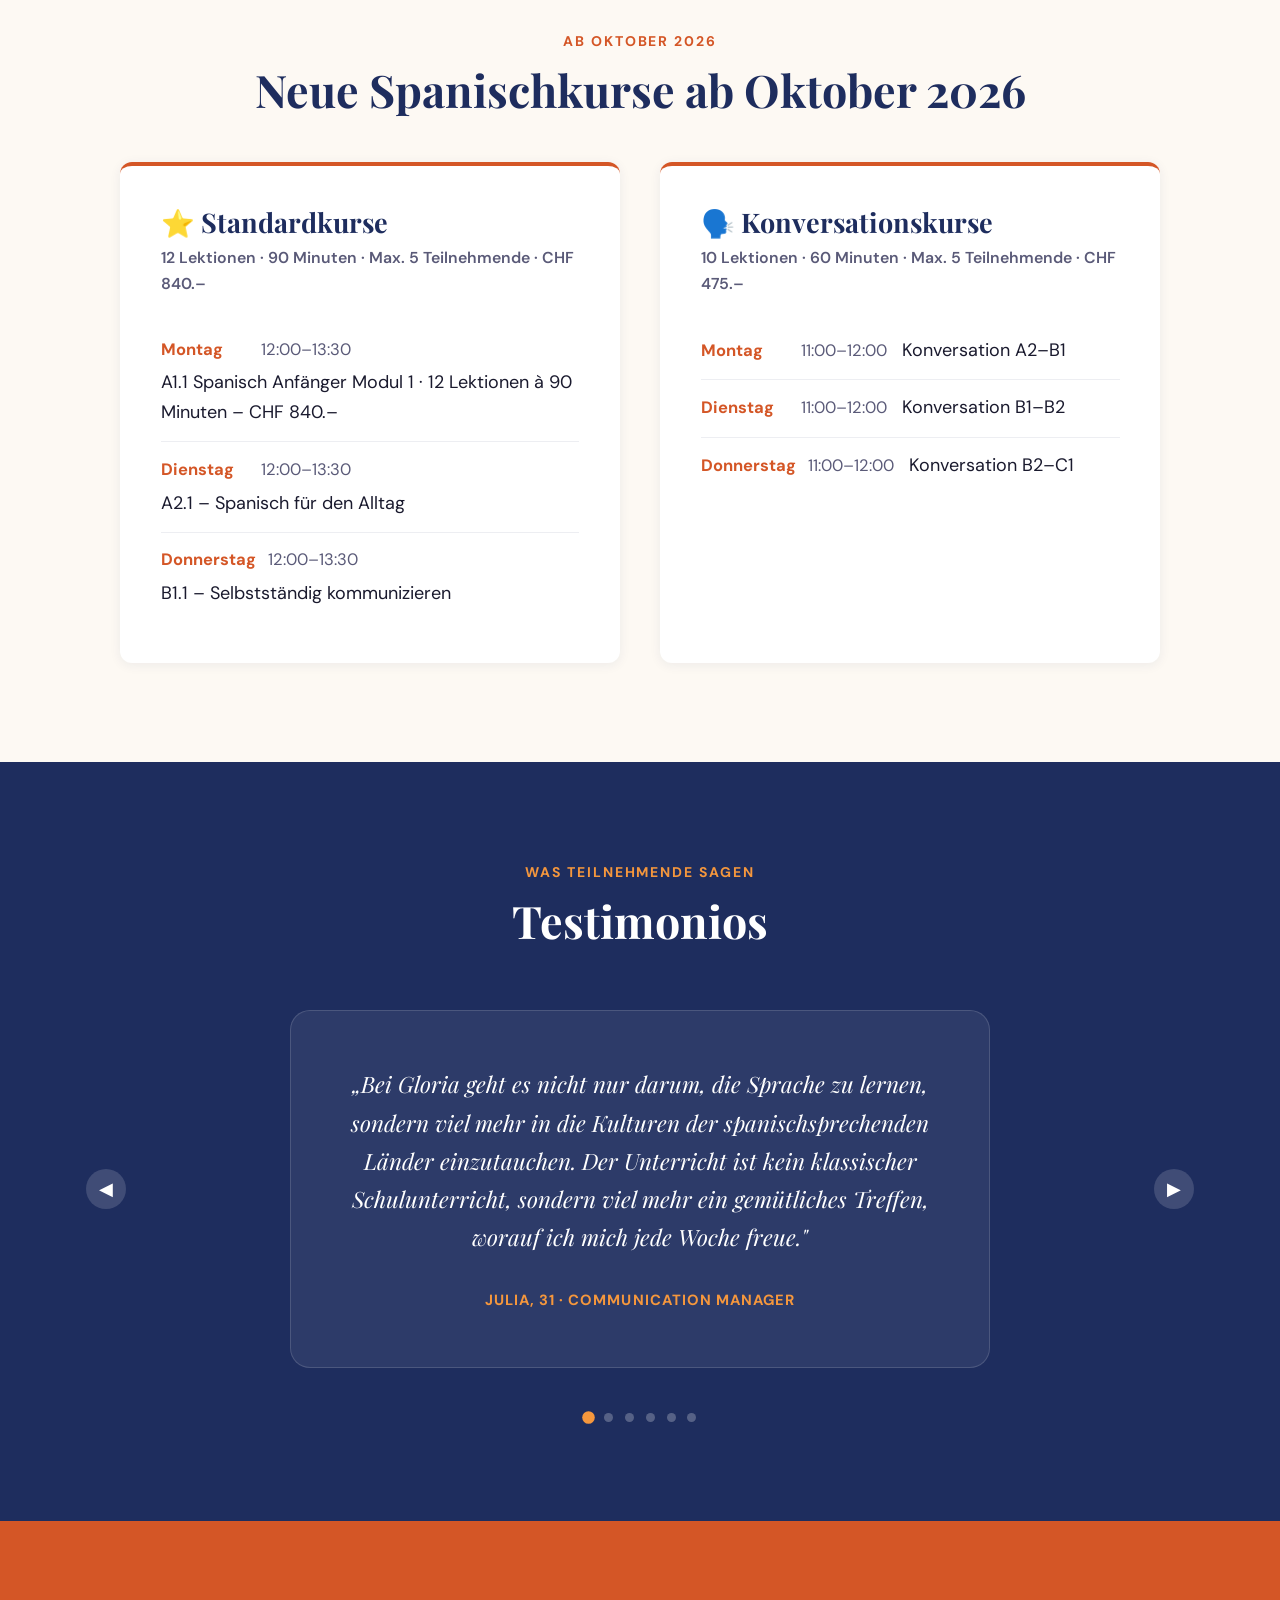
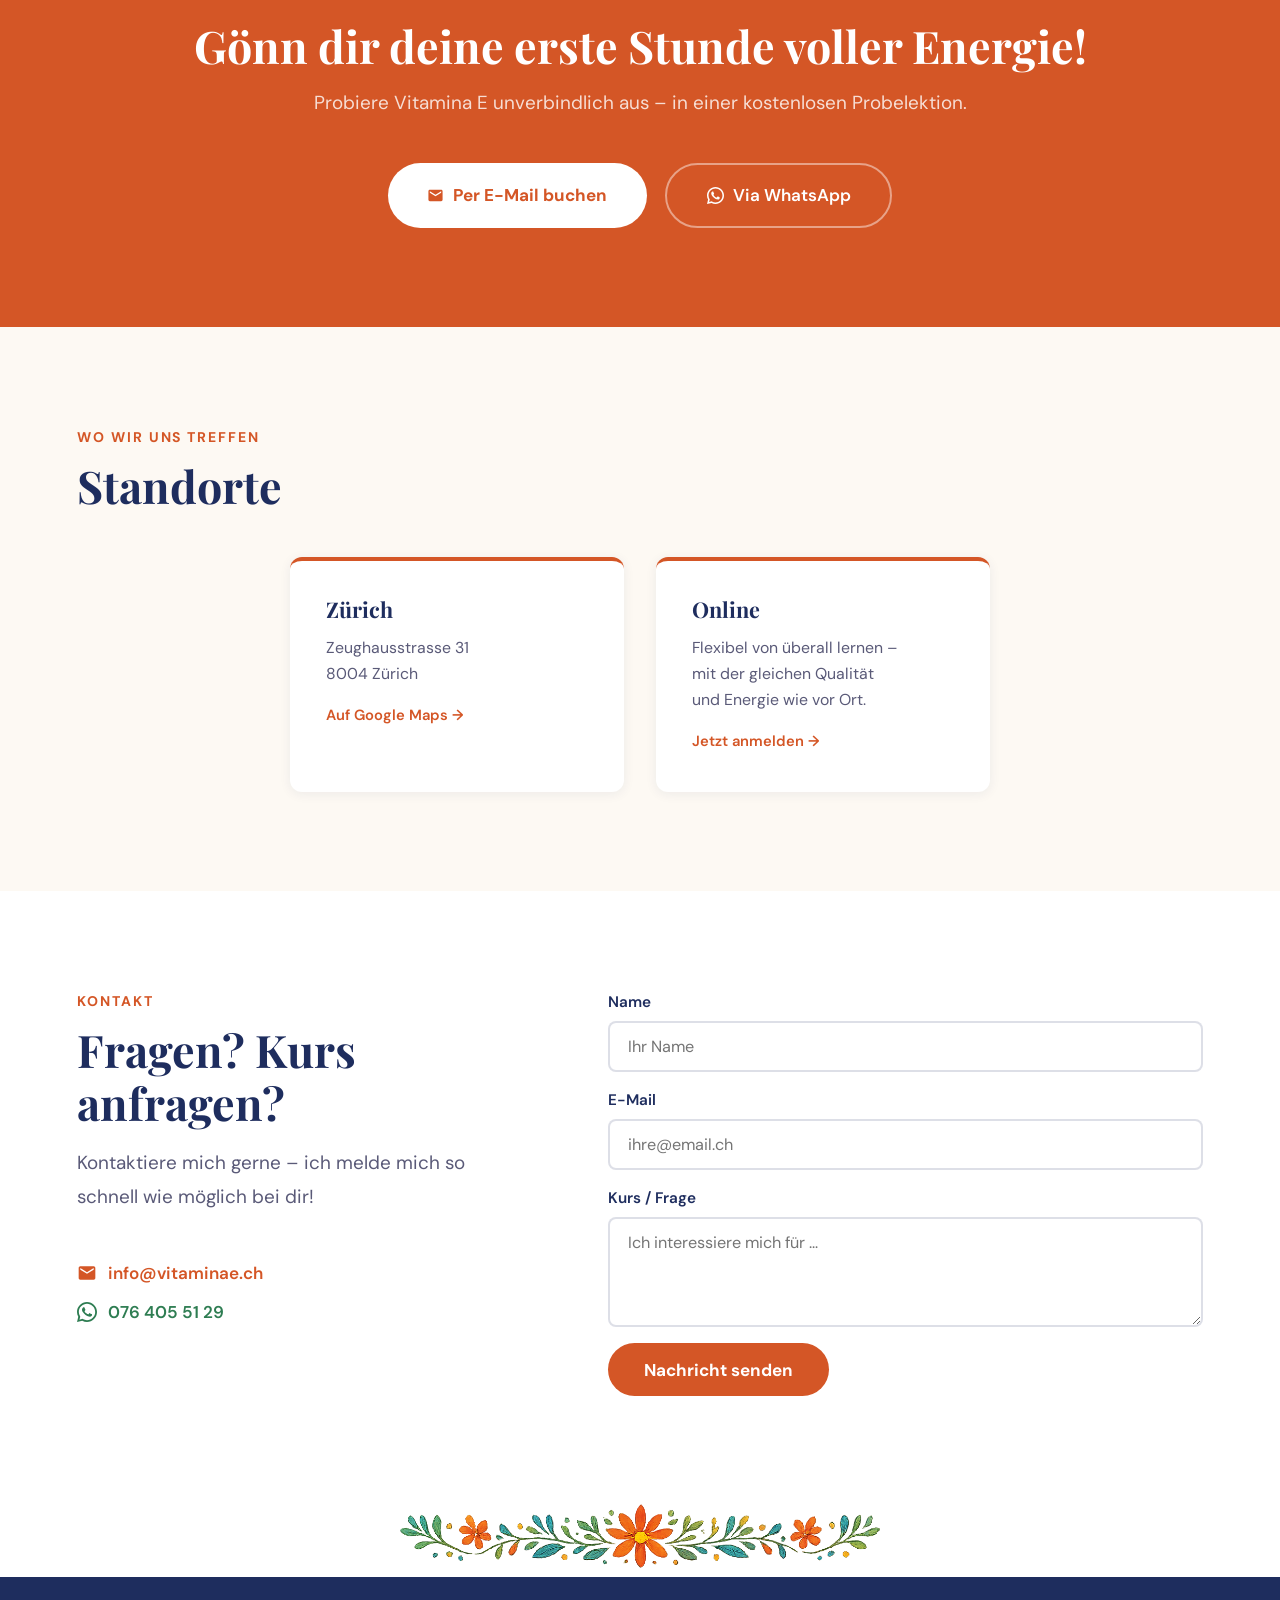
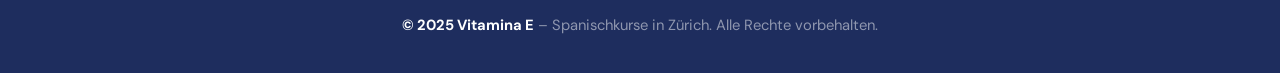
==== commit a3219724: "moved" ====
--- a/docs/draft/index.html
+++ b/docs/draft/index.html
@@ -67,34 +67,29 @@
   background:radial-gradient(ellipse 90% 75% at 50% 38%,#2a3d7a 0%,#1a2450 55%,#0f1730 100%);
 }
 .hero-left{position:relative;z-index:1;display:flex;flex-direction:column;align-items:center;max-width:760px;}
-.hero-logo-wrap{position:relative;display:inline-block;margin-bottom:2.6rem;}
 .hero-logo{
   width:min(760px,94%);border-radius:18px;
-  box-shadow:0 28px 80px rgba(0,0,0,.5);display:block;margin-bottom:0;
+  box-shadow:0 28px 80px rgba(0,0,0,.5);margin-bottom:2.6rem;
 }
 .hero-badge{
-  position:absolute;top:-.9rem;right:-6.3rem;z-index:2;
-  width:168px;height:168px;border-radius:50%;
+  display:inline-flex;flex-direction:column;align-items:center;justify-content:center;
+  width:150px;height:150px;border-radius:50%;
   background:linear-gradient(135deg,var(--gold),var(--terra));
-  color:var(--white);display:flex;flex-direction:column;align-items:center;justify-content:center;
-  font-family:var(--body);font-weight:800;font-size:1.14rem;line-height:1.3;text-align:center;
+  color:var(--white);
+  font-family:var(--body);font-weight:800;font-size:.95rem;line-height:1.3;text-align:center;
   box-shadow:0 14px 34px rgba(0,0,0,.4),0 0 0 4px rgba(255,255,255,.18);
-  transform:rotate(-9deg);transition:transform .2s;
+  transform:rotate(-6deg);transition:transform .2s;
   animation:badgePop 2.6s ease-in-out infinite;
 }
-.hero-badge:hover{transform:rotate(-9deg) scale(1.07);}
-.hero-badge-star{font-size:1.73rem;margin-bottom:.15rem;}
+.hero-badge:hover{transform:rotate(-6deg) scale(1.06);}
+.hero-badge-star{font-size:1.35rem;margin-bottom:.15rem;}
 body.vibrant .hero-badge{background:linear-gradient(135deg,var(--terra),var(--gold));}
 @keyframes badgePop{
-  0%,100%{transform:rotate(-9deg) scale(1);}
-  50%{transform:rotate(-6deg) scale(1.06);}
-}
-@media(max-width:900px){
-  .hero-badge{width:140px;height:140px;font-size:1rem;top:-.5rem;right:-1.4rem;}
-  .hero-badge-star{font-size:1.45rem;}
+  0%,100%{transform:rotate(-6deg) scale(1);}
+  50%{transform:rotate(-3deg) scale(1.05);}
 }
 @media(max-width:480px){
-  .hero-badge{width:104px;height:104px;font-size:.8rem;top:-.4rem;right:-1.1rem;}
+  .hero-badge{width:120px;height:120px;font-size:.8rem;}
   .hero-badge-star{font-size:1.1rem;}
 }
 .hero-h1{
@@ -112,6 +107,8 @@
   border-radius:40px;padding:.35rem .9rem;
   font-size:.82rem;font-weight:500;color:rgba(255,255,255,.85);
 }
+a.hero-pill{transition:background .18s,border-color .18s;}
+a.hero-pill:hover{background:rgba(255,255,255,.2);border-color:rgba(255,255,255,.4);}
 .hero-btns{display:flex;gap:1rem;flex-wrap:wrap;justify-content:center;}
 .btn-primary{
   background:var(--cta);color:var(--white);
@@ -458,22 +455,16 @@
 <!-- ── HERO ── -->
 <section id="home" data-screen-label="Hero">
   <div class="hero-left">
-    <div class="hero-logo-wrap">
-      <img src="uploads/logo-1780666673083.png" alt="Vitamina E – Español con energía" class="hero-logo">
-      <a href="#kontakt" class="hero-badge"><span class="hero-badge-star">✨</span>Gratis<br>Probelektion<br>buchen</a>
-    </div>
+    <img src="uploads/logo-1780666673083.png" alt="Vitamina E – Español con energía" class="hero-logo">
     <h1 class="hero-h1">Spanisch lernen.<br>Lebendig. Mit Energie.</h1>
     <div class="hero-pills">
       <span class="hero-pill">Zertifizierte Lehrerin</span>
       <span class="hero-pill">Gruppen à 3–6 Personen</span>
       <span class="hero-pill">Zürich &amp; Online</span>
+      <a href="#kurse" class="hero-pill">Kurse entdecken</a>
     </div>
     <div class="hero-btns">
-      <a href="#kontakt" class="btn-primary">
-        <svg width="17" height="17" viewBox="0 0 24 24" fill="currentColor"><path d="M17.472 14.382c-.297-.149-1.758-.867-2.03-.967-.273-.099-.471-.148-.67.15-.197.297-.767.966-.94 1.164-.173.199-.347.223-.644.075-.297-.15-1.255-.463-2.39-1.475-.883-.788-1.48-1.761-1.653-2.059-.173-.297-.018-.458.13-.606.134-.133.298-.347.446-.52.149-.174.198-.298.298-.497.099-.198.05-.371-.025-.52-.075-.149-.669-1.612-.916-2.207-.242-.579-.487-.5-.669-.51-.173-.008-.371-.01-.57-.01-.198 0-.52.074-.792.372-.272.297-1.04 1.016-1.04 2.479 0 1.462 1.065 2.875 1.213 3.074.149.198 2.096 3.2 5.077 4.487.709.306 1.262.489 1.694.625.712.227 1.36.195 1.871.118.571-.085 1.758-.719 2.006-1.413.248-.694.248-1.289.173-1.413z"/><path d="M12 0C5.373 0 0 5.373 0 12c0 2.115.553 4.1 1.523 5.82L.046 23.954 6.3 22.49A11.955 11.955 0 0012 24c6.627 0 12-5.373 12-12S18.627 0 12 0zm0 21.818a9.818 9.818 0 01-5.006-1.372l-.357-.213-3.7.97.988-3.607-.233-.371A9.818 9.818 0 012.182 12c0-5.423 4.395-9.818 9.818-9.818 5.424 0 9.818 4.395 9.818 9.818 0 5.424-4.394 9.818-9.818 9.818z"/></svg>
-        Probelektion buchen
-      </a>
-      <a href="#kurse" class="btn-ghost">Kurse entdecken</a>
+      <a href="#kontakt" class="hero-badge"><span class="hero-badge-star">✨</span>Gratis<br>Probelektion<br>buchen</a>
     </div>
   </div>
 </section>
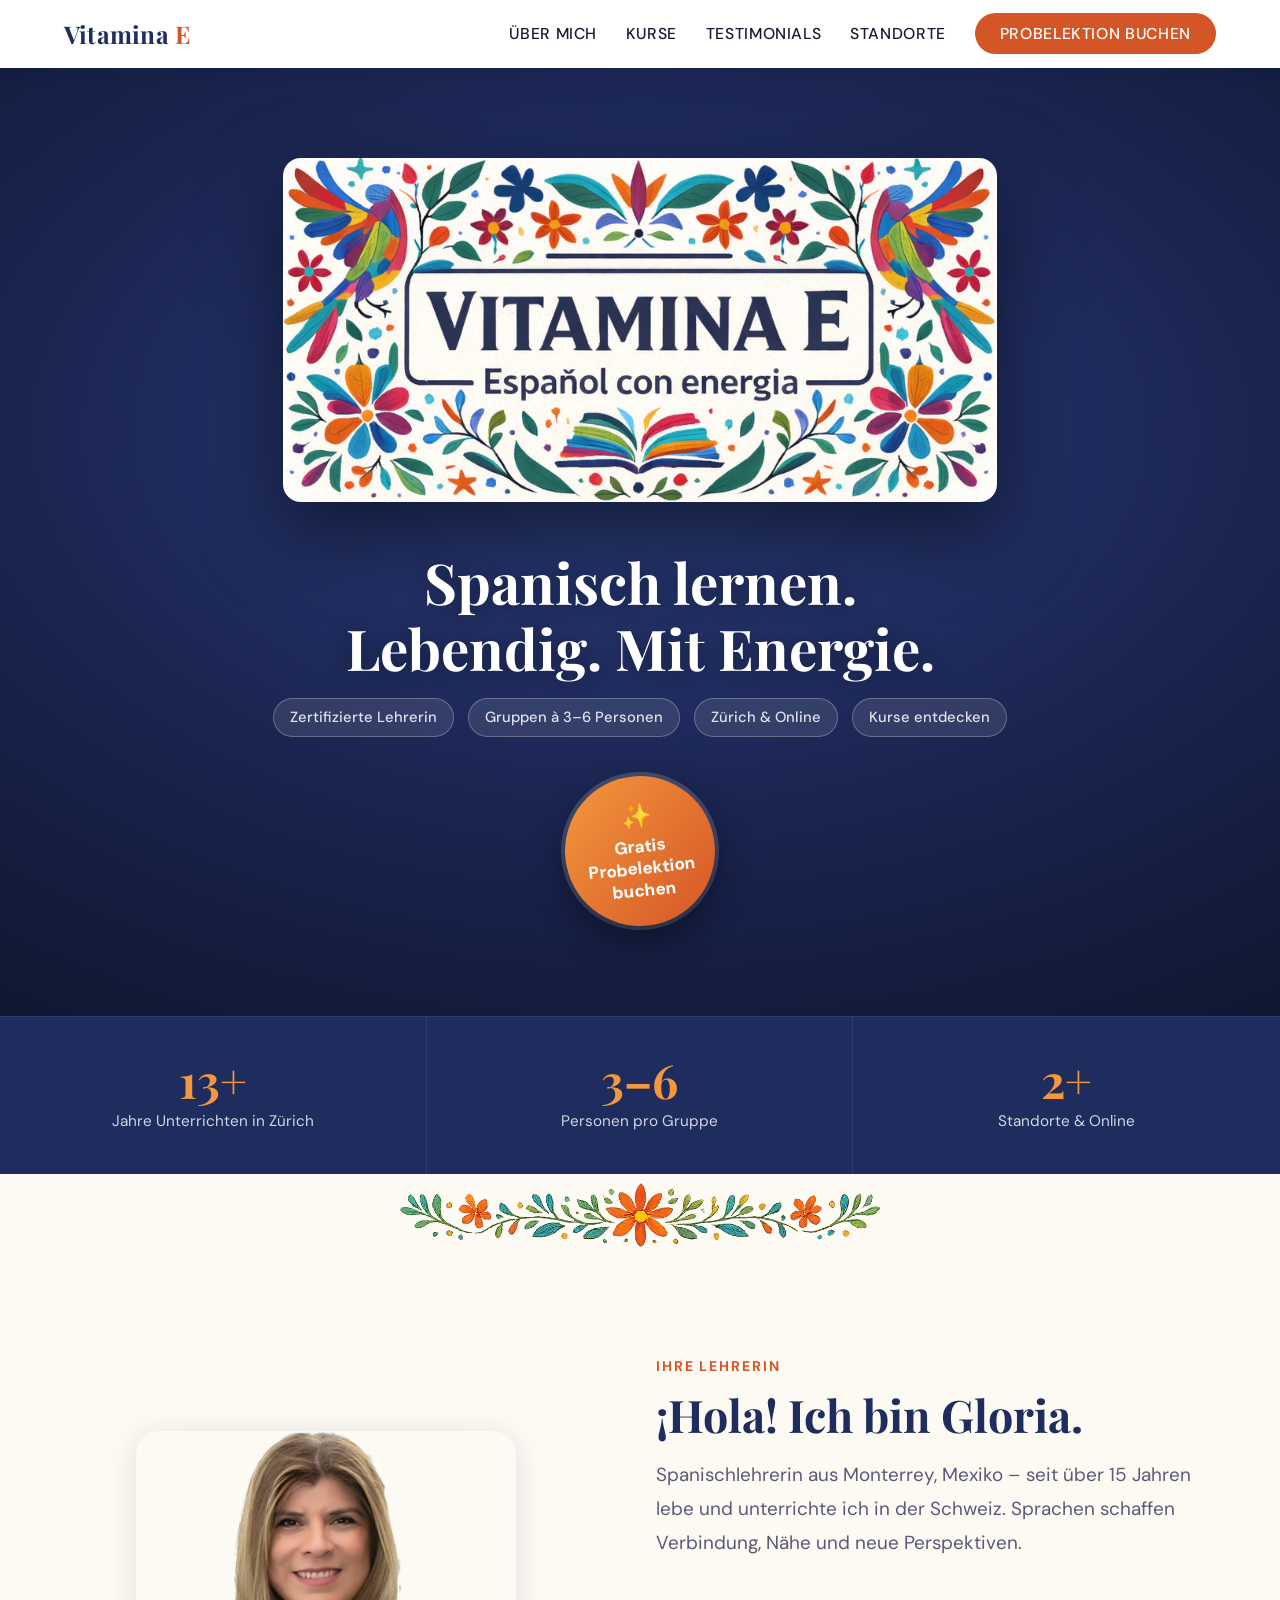
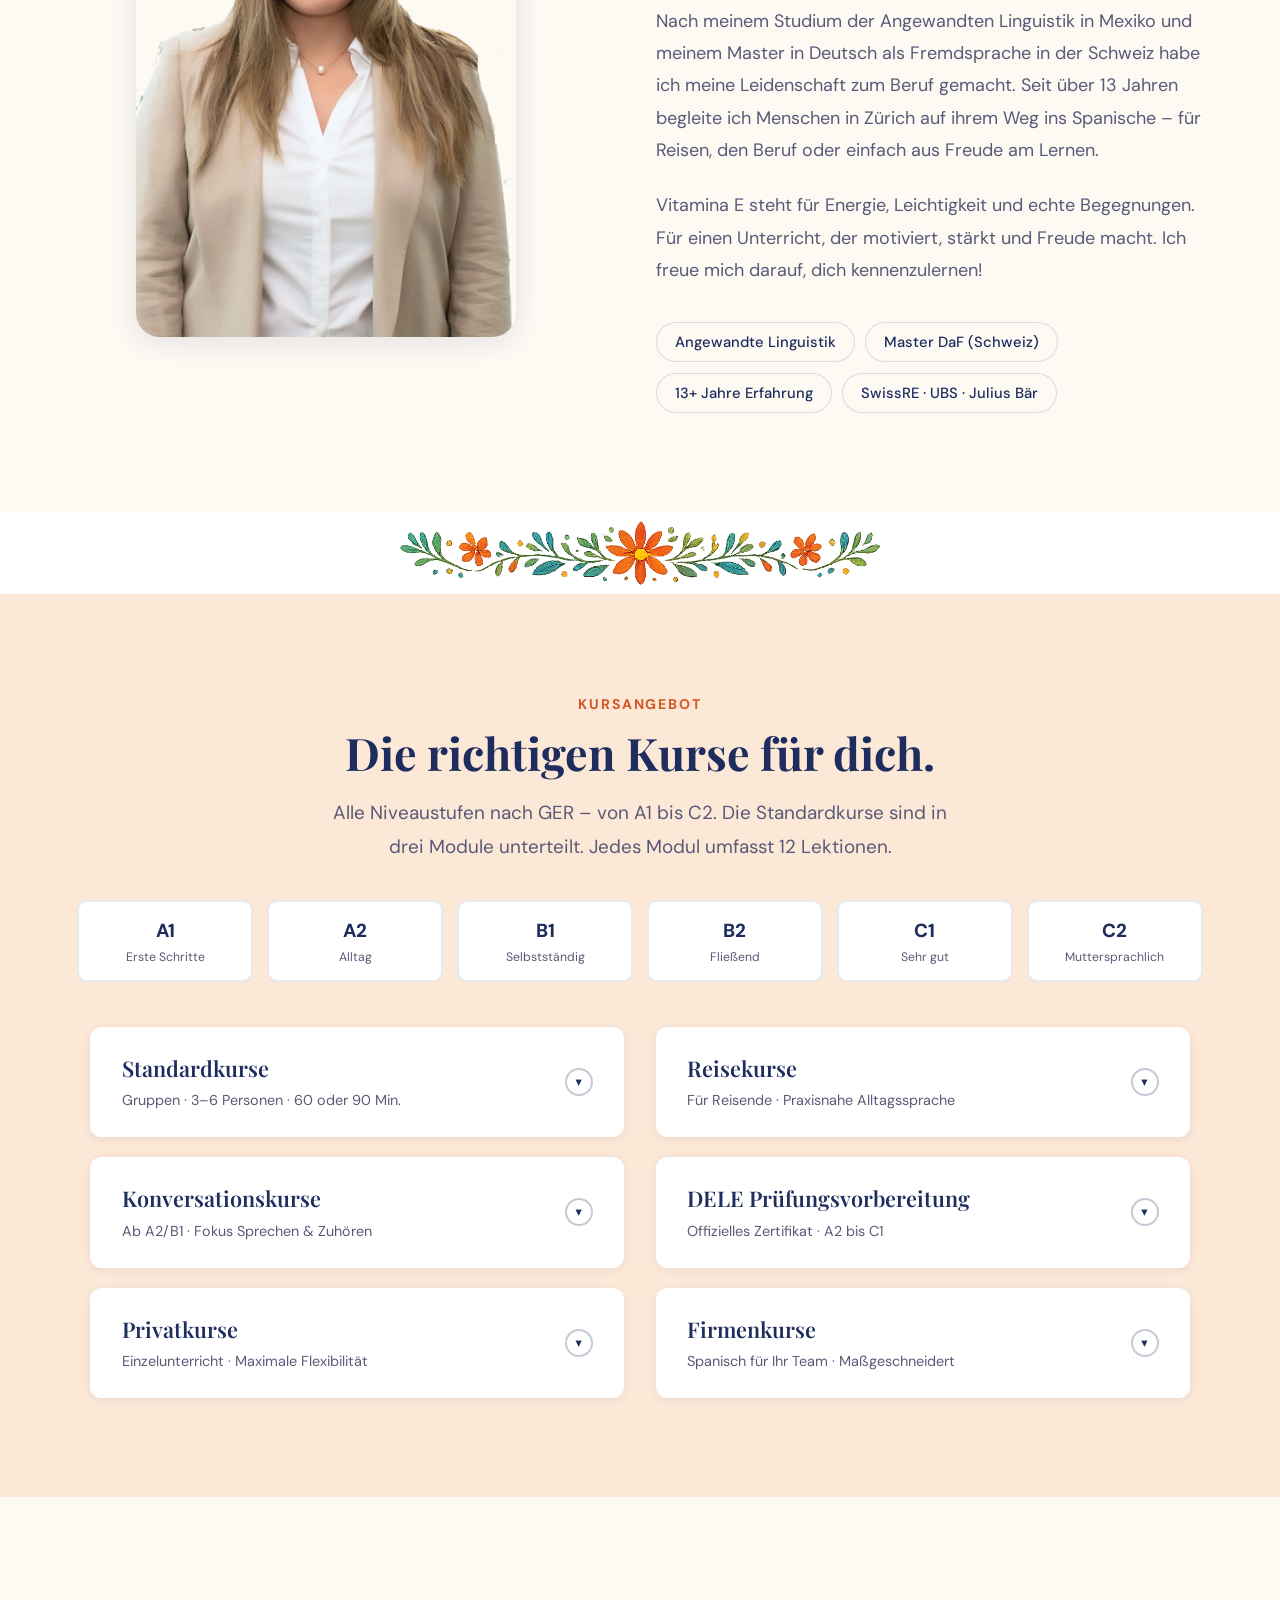
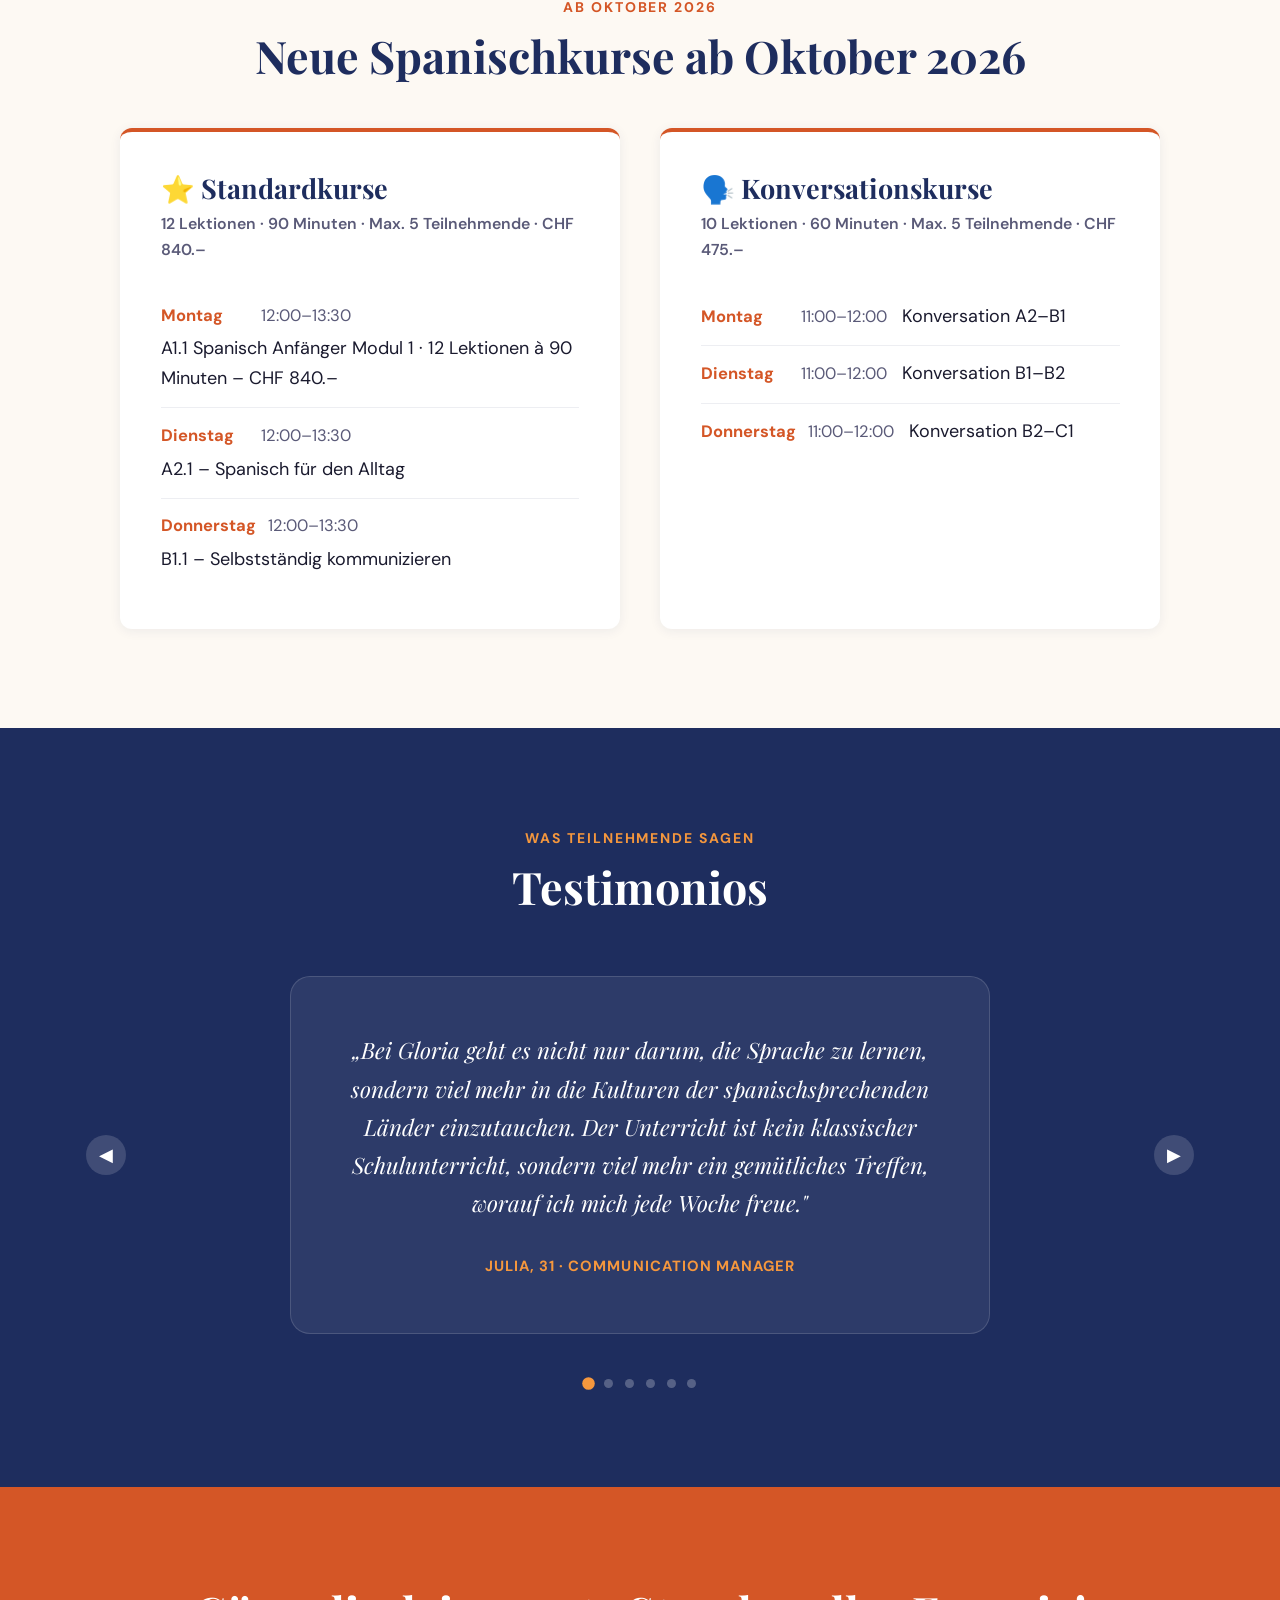
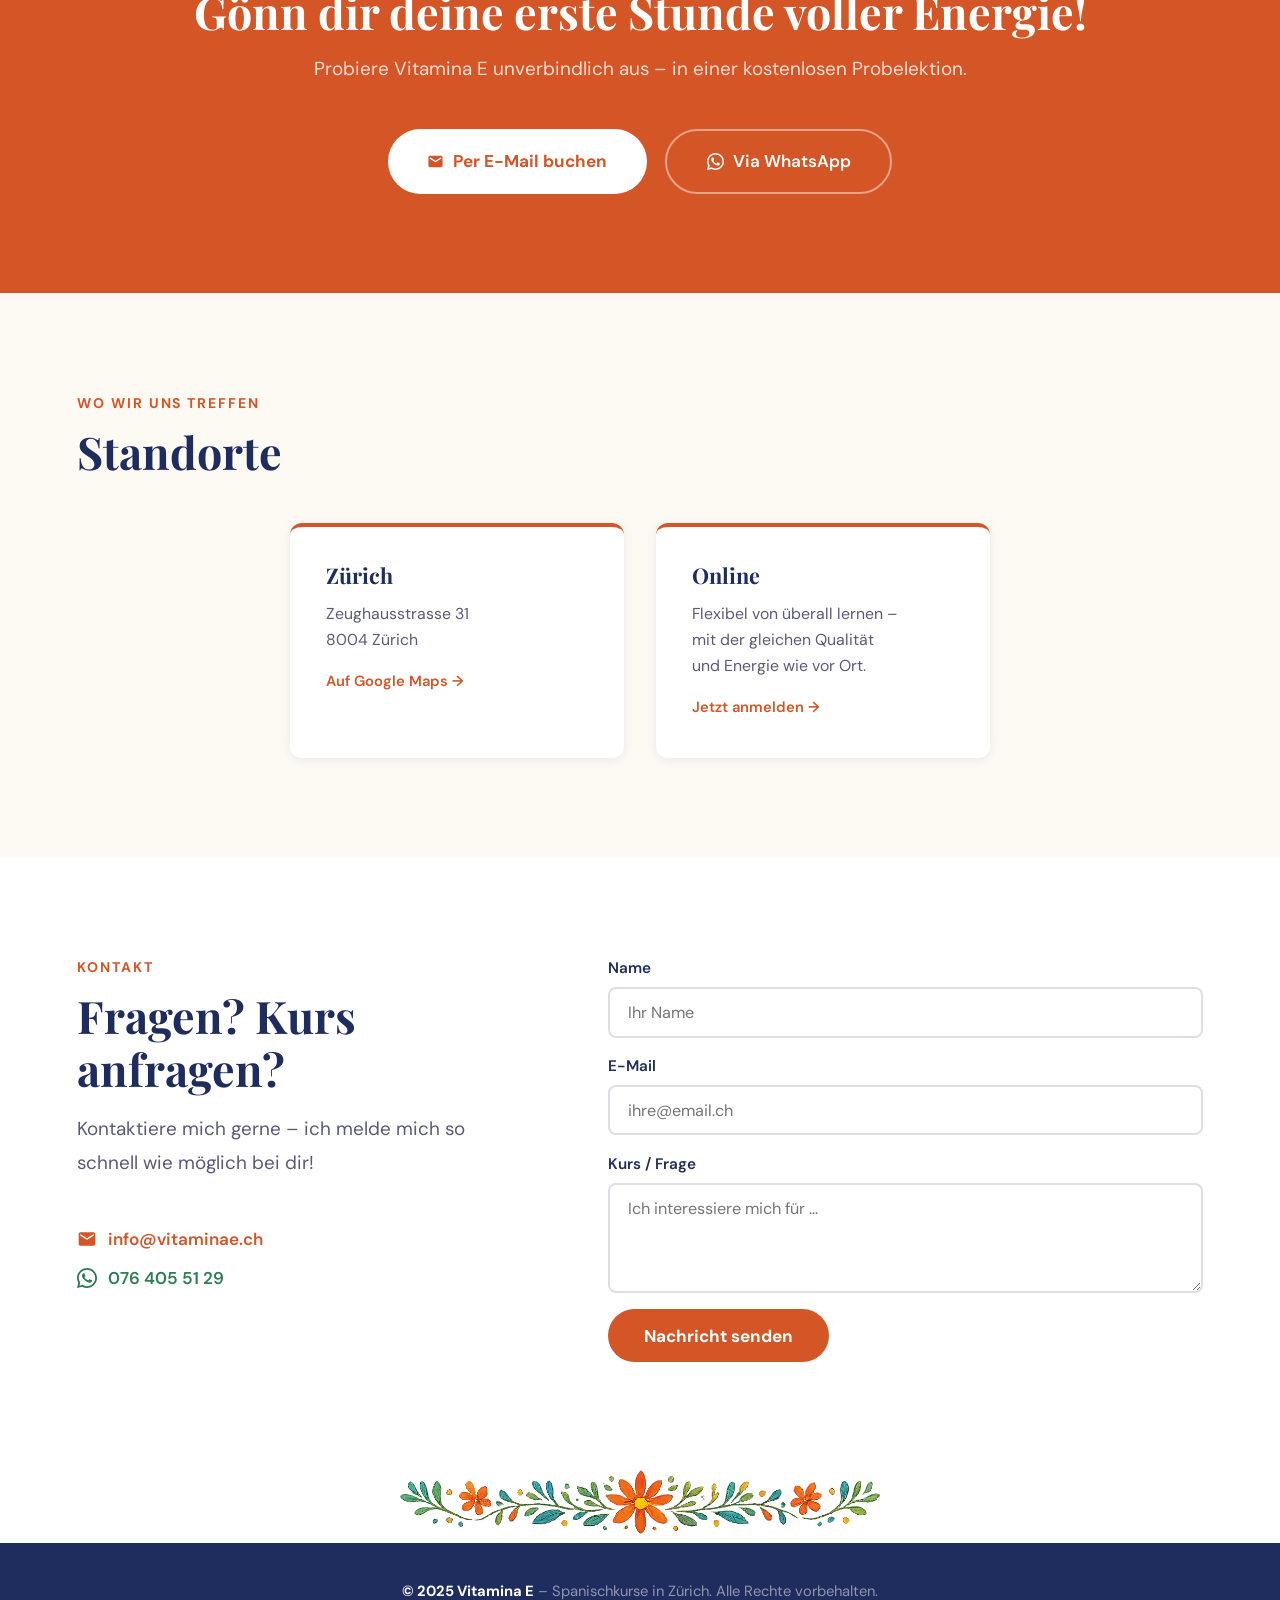
==== commit 0ac0b4e5: "del" ====
--- a/docs/draft/index.html
+++ b/docs/draft/index.html
@@ -520,7 +520,8 @@
   <div style="text-align:center;margin-bottom:2rem">
     <p class="lbl">Kursangebot</p>
     <h2 class="h2">Die richtigen Kurse für dich.</h2>
-    <p class="lead" style="margin:0 auto 2rem">Alle Niveaustufen nach GER – von A1 bis C2. Jedes Niveau ist in drei Module unterteilt; ein Modul umfasst 10 Lektionen: Die Standardkurse sind in drei Module unterteilt. Jedes Modul umfasst 12 Lektionen.</p>
+    <p class="lead" style="margin:0 auto 2rem">Alle Niveaustufen nach GER – von A1 bis C2.
+      Die Standardkurse sind in drei Module unterteilt. Jedes Modul umfasst 12 Lektionen.</p>
   </div>
   <div class="levels" data-reveal>
     <div class="lvl"><div class="lvl-code">A1</div><div class="lvl-name">Erste Schritte</div></div>
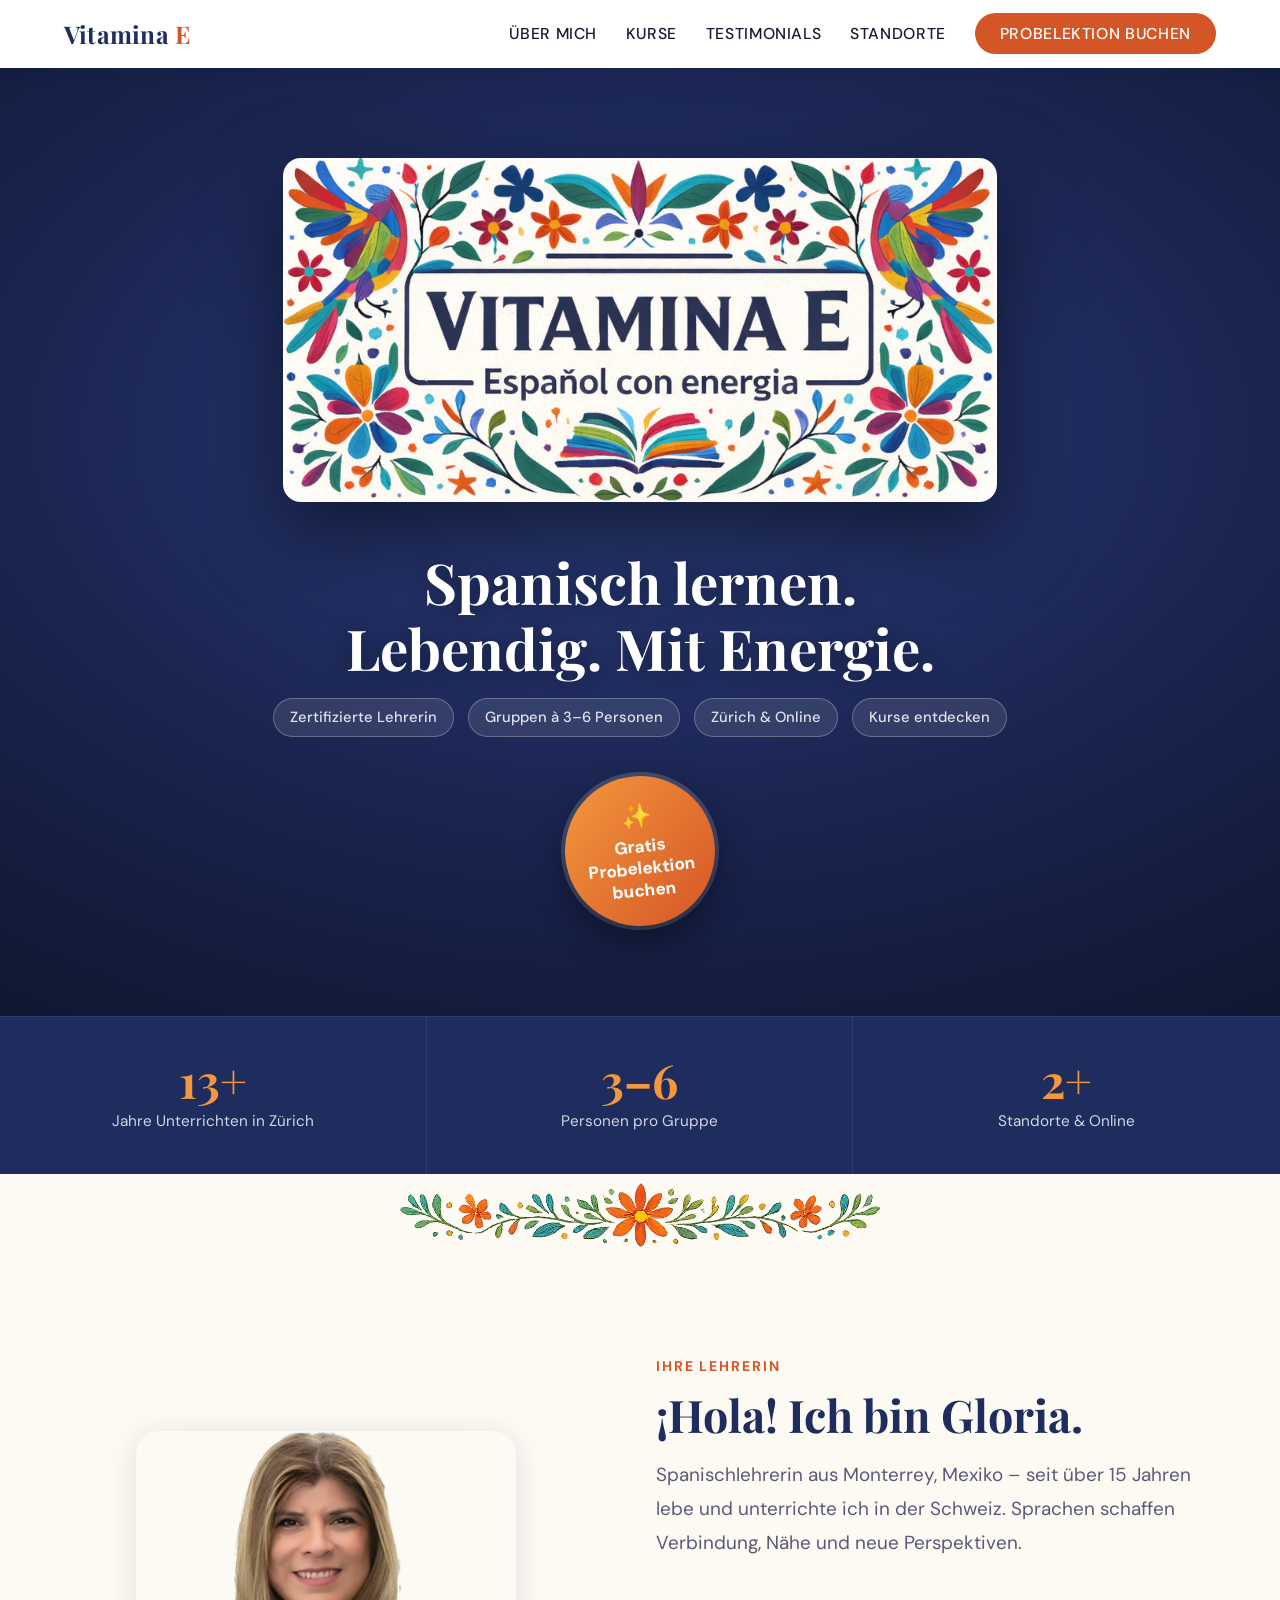
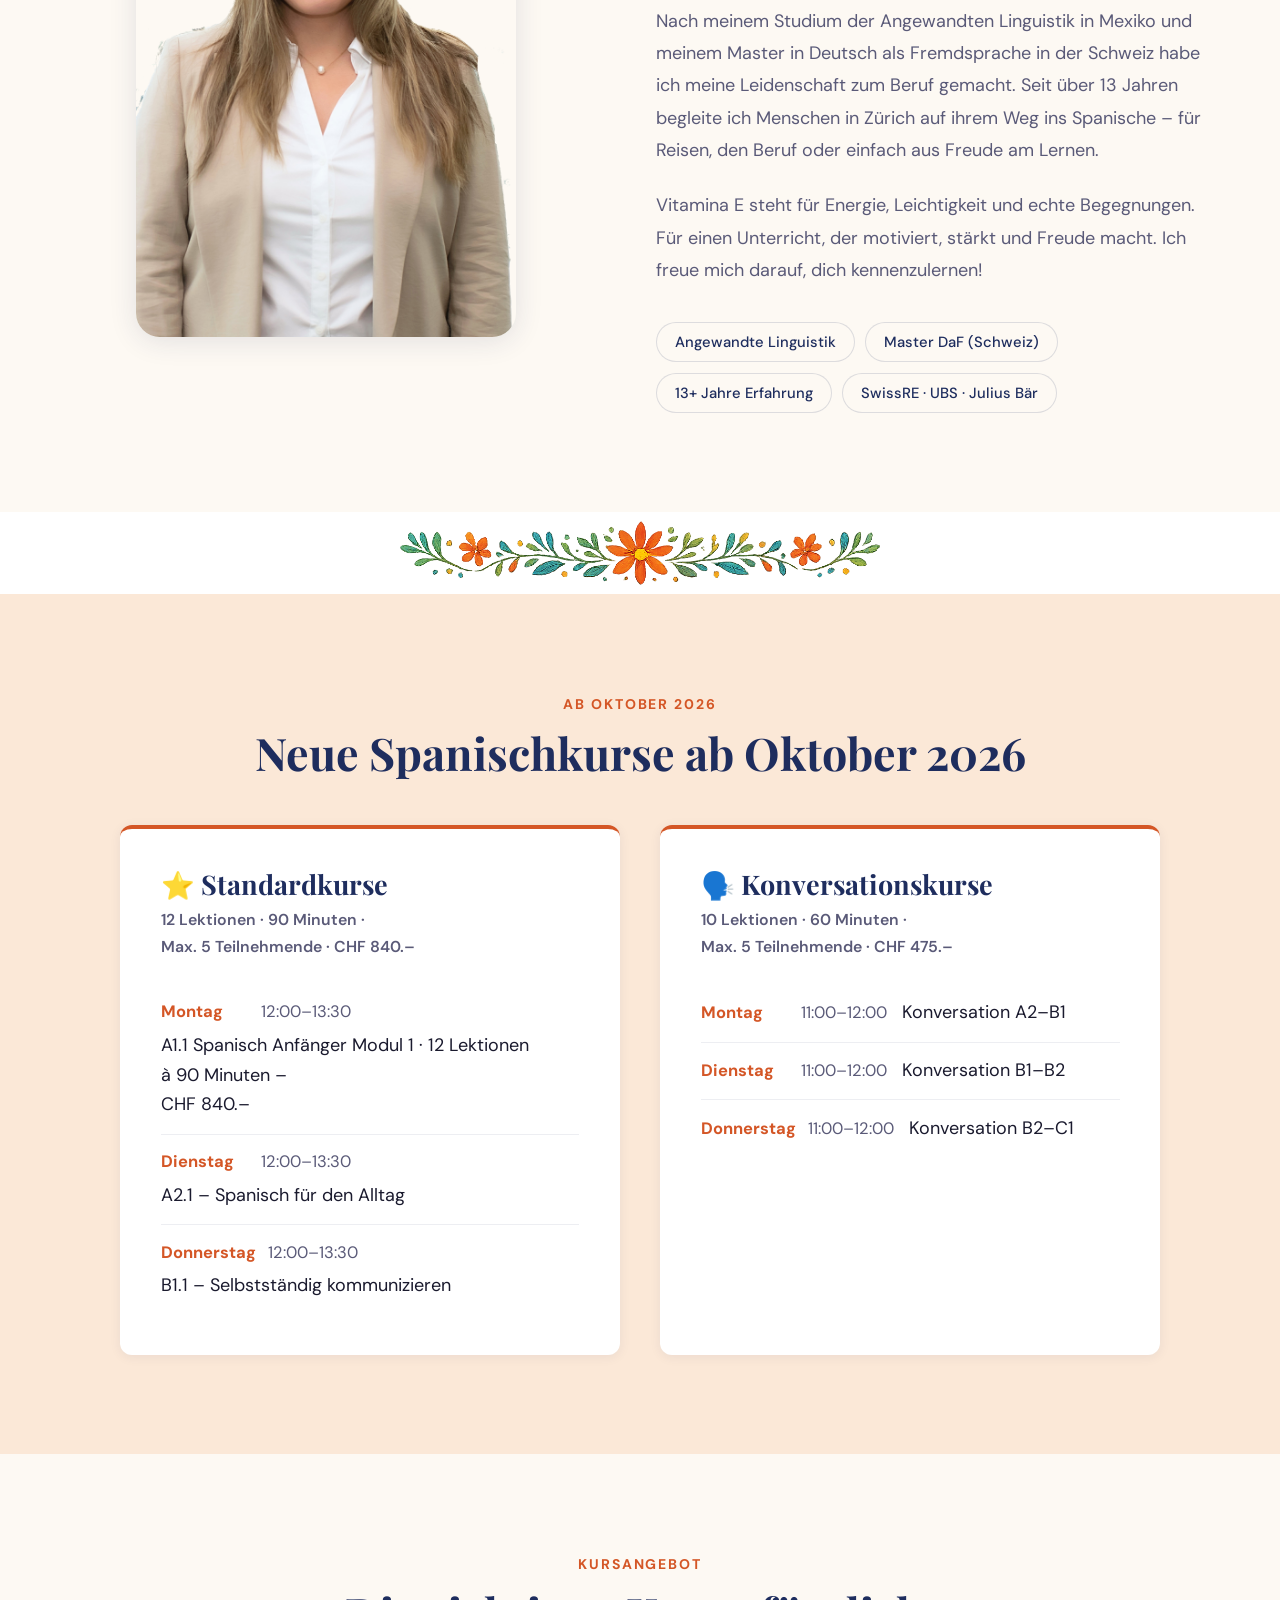
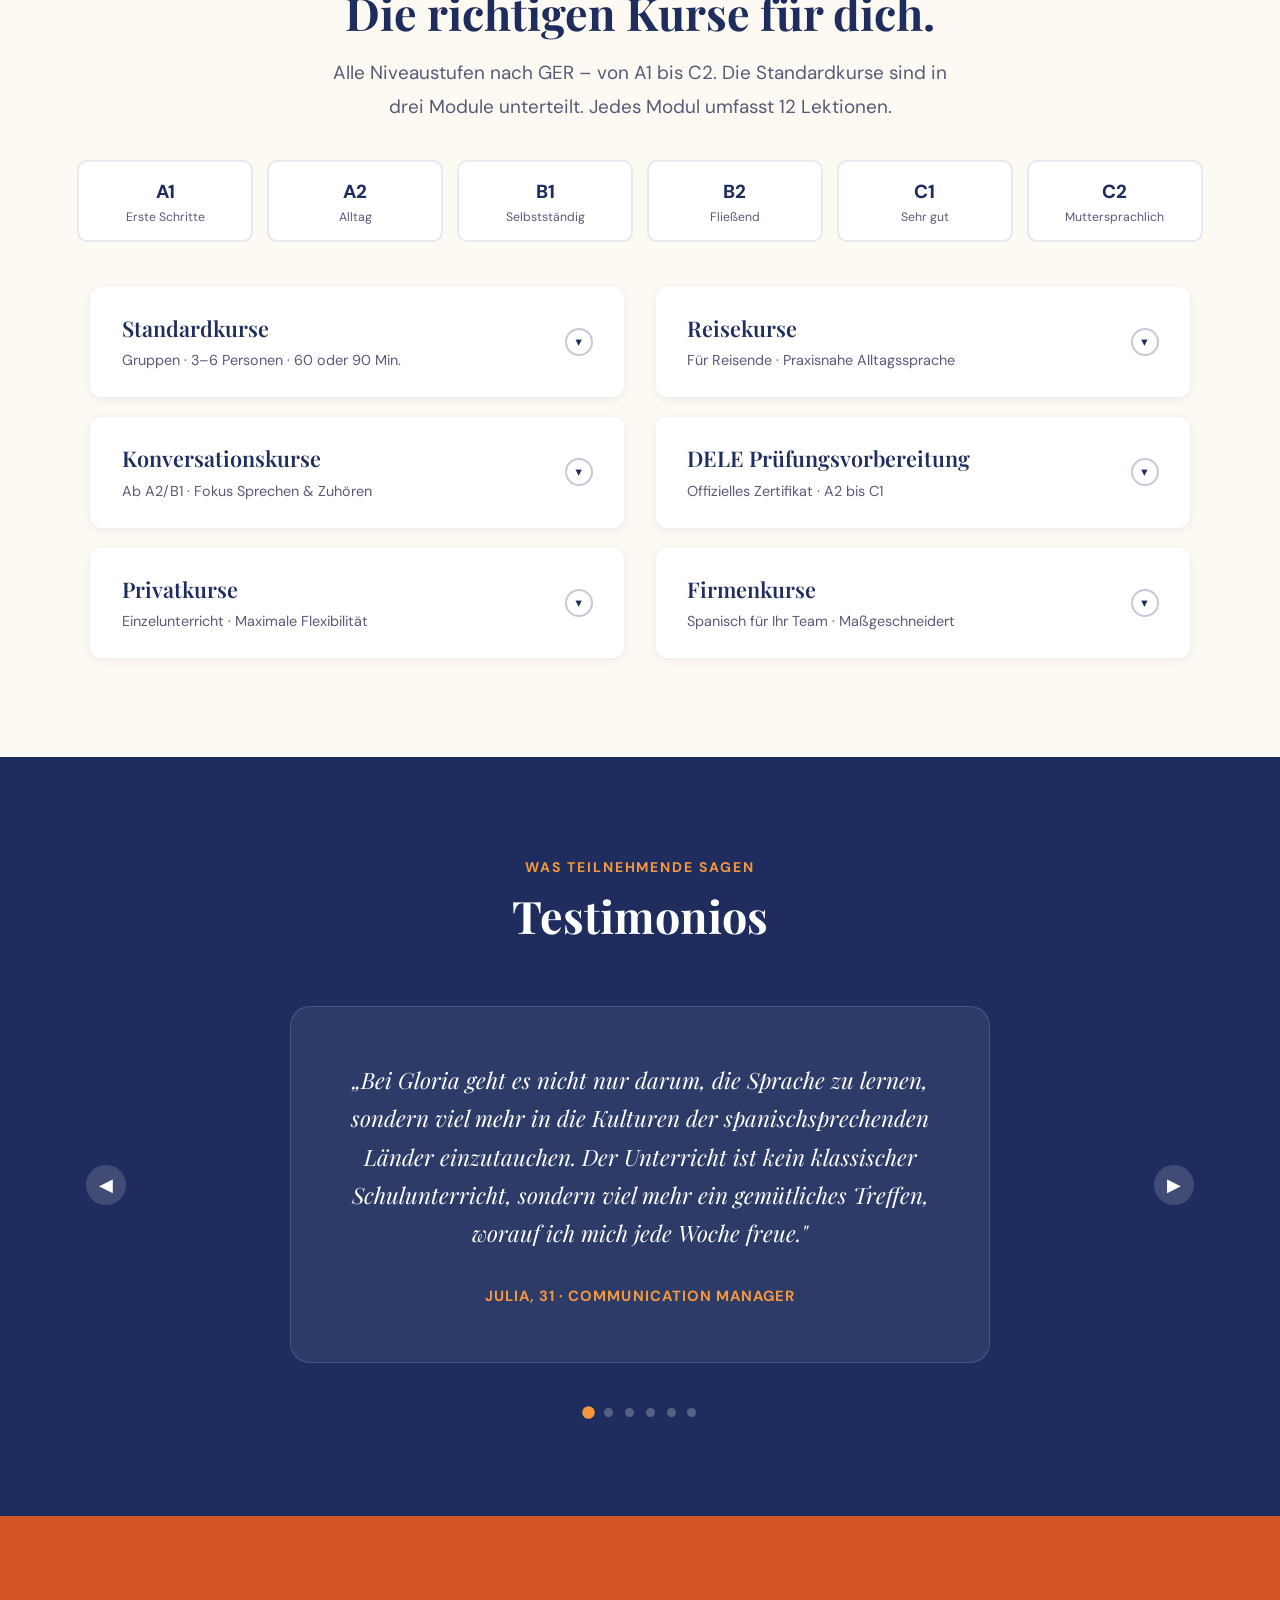
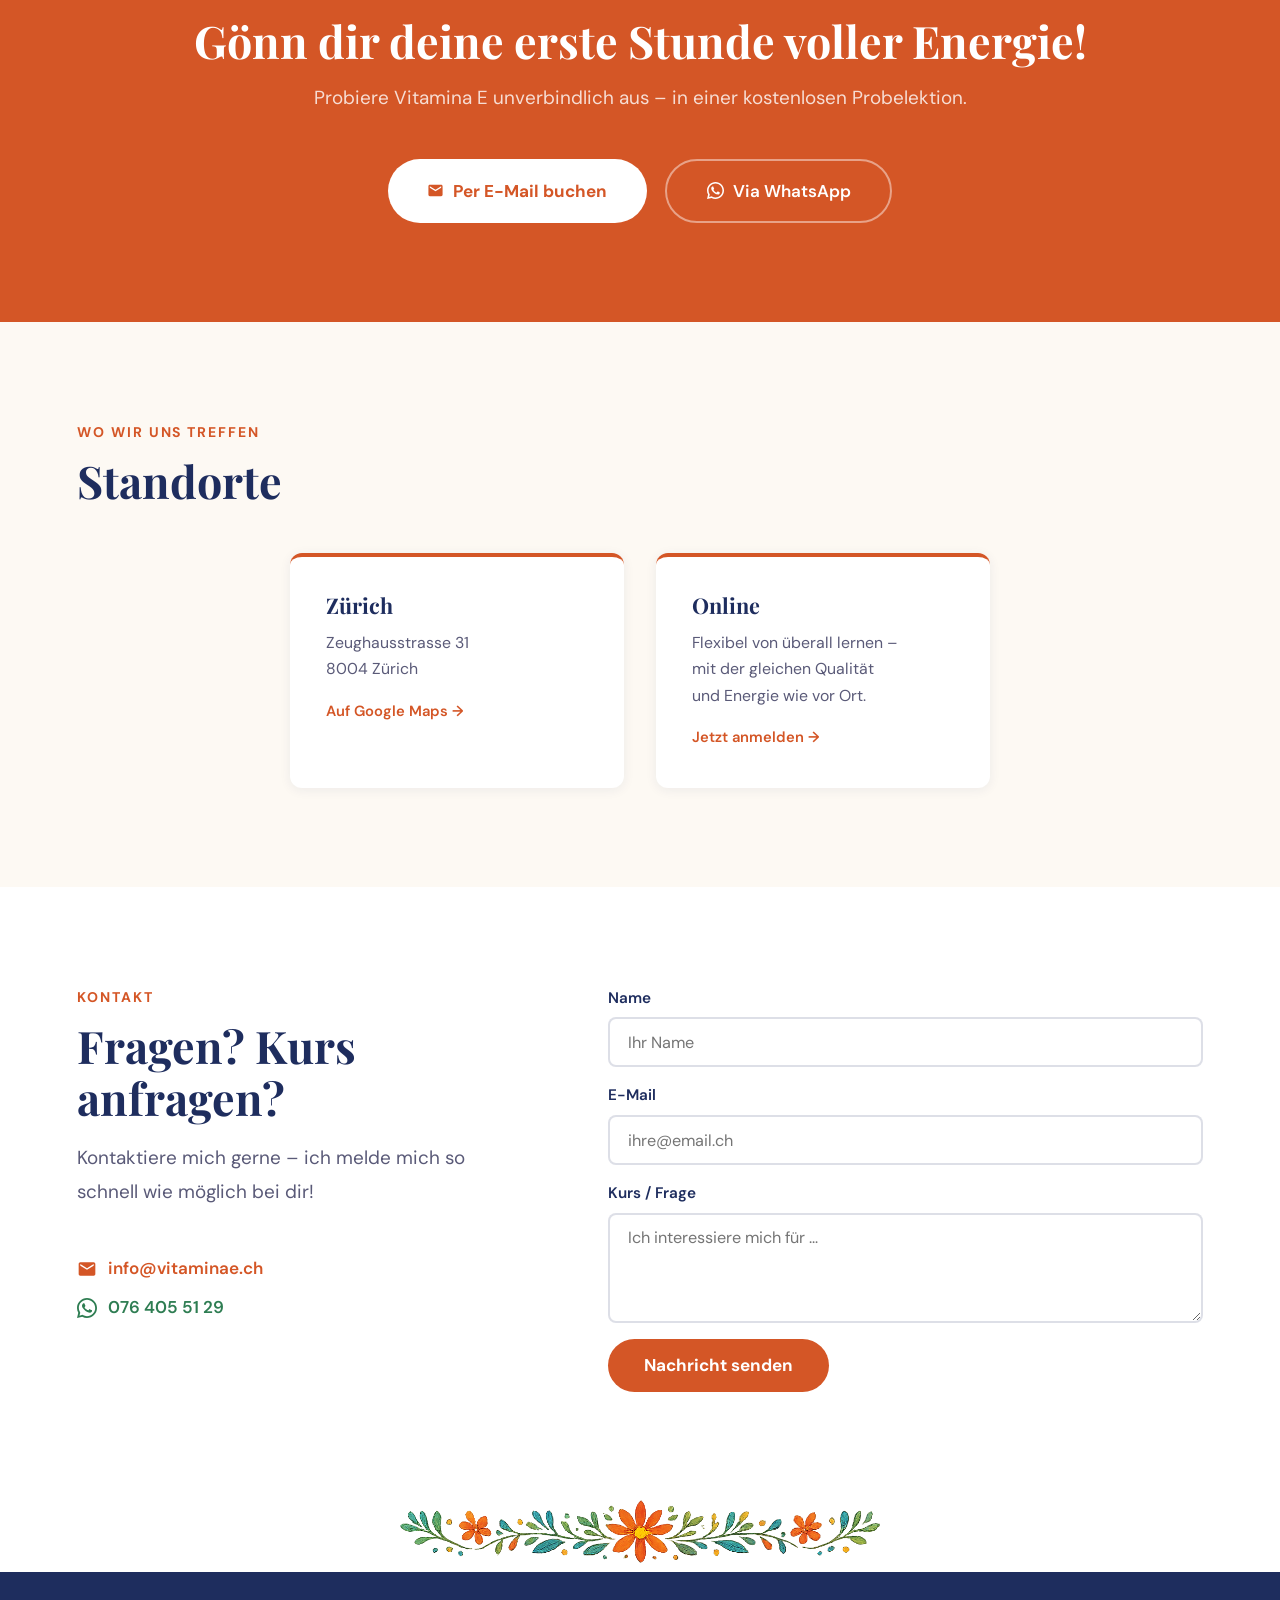
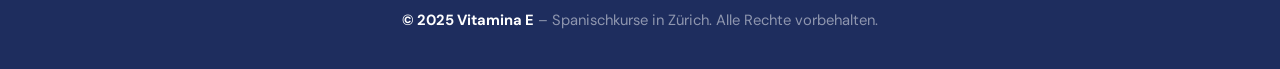
==== commit 593f8529: "fixes" ====
--- a/docs/draft/index.html
+++ b/docs/draft/index.html
@@ -156,7 +156,7 @@
 /* ── SHARED SECTION ── */
 .section{padding:5.5rem clamp(1.5rem,6vw,7rem);}
 .section-alt{background:var(--sec2);}
-#kurse{background:#fbe8d7;}
+#neue-kurse{background:#fbe8d7;}
 .lbl{font-size:.78rem;font-weight:700;letter-spacing:.14em;text-transform:uppercase;color:var(--terra);margin-bottom:.6rem;}
 .section-dark .lbl{color:var(--gold);}
 .h2{font-family:var(--head);font-size:clamp(1.75rem,3.5vw,2.7rem);color:var(--navy);margin-bottom:.9rem;text-wrap:balance;}
@@ -515,8 +515,33 @@
 <!-- ── FLORAL ── -->
 <div class="floral alt"><img src="uploads/other_images-1780666716206.png" alt=""></div>
 
+<!-- ── NEW COURSES (Okt 2026) ── -->
+<section class="section" id="neue-kurse" data-screen-label="Neue Kurse ab Oktober 2026">
+  <div style="text-align:center;margin-bottom:2.5rem">
+    <p class="lbl">Ab Oktober 2026</p>
+    <h2 class="h2">Neue Spanischkurse ab Oktober 2026</h2>
+  </div>
+
+  <div class="schedule-grid" data-reveal>
+    <div class="sched-col">
+      <h3 class="sched-title">⭐ Standardkurse</h3>
+      <p class="sched-sub">12&nbsp;Lektionen · 90&nbsp;Minuten ·<br>Max.&nbsp;5&nbsp;Teilnehmende · CHF&nbsp;840.–</p>
+      <div class="sched-row"><div class="sched-day">Montag</div><div class="sched-time">12:00–13:30</div><div class="sched-desc">A1.1 Spanisch Anfänger Modul&nbsp;1 · 12&nbsp;Lektionen à&nbsp;90&nbsp;Minuten –<br>CHF&nbsp;840.–</div></div>
+      <div class="sched-row"><div class="sched-day">Dienstag</div><div class="sched-time">12:00–13:30</div><div class="sched-desc">A2.1 – Spanisch für den Alltag</div></div>
+      <div class="sched-row"><div class="sched-day">Donnerstag</div><div class="sched-time">12:00–13:30</div><div class="sched-desc">B1.1 – Selbstständig kommunizieren</div></div>
+    </div>
+    <div class="sched-col">
+      <h3 class="sched-title">🗣️ Konversationskurse</h3>
+      <p class="sched-sub">10&nbsp;Lektionen · 60&nbsp;Minuten ·<br>Max.&nbsp;5&nbsp;Teilnehmende · CHF&nbsp;475.–</p>
+      <div class="sched-row"><div class="sched-day">Montag</div><div class="sched-time">11:00–12:00</div><div class="sched-desc">Konversation A2–B1</div></div>
+      <div class="sched-row"><div class="sched-day">Dienstag</div><div class="sched-time">11:00–12:00</div><div class="sched-desc">Konversation B1–B2</div></div>
+      <div class="sched-row"><div class="sched-day">Donnerstag</div><div class="sched-time">11:00–12:00</div><div class="sched-desc">Konversation B2–C1</div></div>
+    </div>
+  </div>
+</section>
+
 <!-- ── COURSES ── -->
-<section class="section section-alt" id="kurse" data-screen-label="Kurse">
+<section class="section" id="kurse" data-screen-label="Kurse">
   <div style="text-align:center;margin-bottom:2rem">
     <p class="lbl">Kursangebot</p>
     <h2 class="h2">Die richtigen Kurse für dich.</h2>
@@ -550,8 +575,8 @@
           <div class="pcard">
             <div class="pdur">90 Minuten</div>
             <div class="pamt">74 <span class="punit">CHF / Lek.</span></div>
-            <div class="ppkt">10er-Paket: 700 CHF</div>
-            <div class="psave">Spare 40 CHF</div>
+            <div class="ppkt">12er-Paket: 840 CHF</div>
+            <div class="psave">Spare 48 CHF</div>
           </div>
         </div>
         <ul class="flist">
@@ -685,36 +710,11 @@
           <li>Individuell auf Ihr Team zugeschnitten</li>
           <li>Praxisorientierte Kommunikation</li>
           <li>Meetings vorbereiten &amp; trainieren</li>
-          <li>Erfahrung mit SwissRE, UBS, Julius Bär</li>
+          <li>Erfahrung mit Swiss Re, UBS, Julius Bär</li>
         </ul>
       </div>
     </details>
 
-  </div>
-</section>
-
-<!-- ── NEW COURSES (Okt 2026) ── -->
-<section class="section" id="neue-kurse" data-screen-label="Neue Kurse ab Oktober 2026">
-  <div style="text-align:center;margin-bottom:2.5rem">
-    <p class="lbl">Ab Oktober 2026</p>
-    <h2 class="h2">Neue Spanischkurse ab Oktober 2026</h2>
-  </div>
-
-  <div class="schedule-grid" data-reveal>
-    <div class="sched-col">
-      <h3 class="sched-title">⭐ Standardkurse</h3>
-      <p class="sched-sub">12 Lektionen · 90 Minuten · Max. 5 Teilnehmende · CHF 840.–</p>
-      <div class="sched-row"><div class="sched-day">Montag</div><div class="sched-time">12:00–13:30</div><div class="sched-desc">A1.1 Spanisch Anfänger Modul 1 · 12 Lektionen à 90 Minuten – CHF 840.–</div></div>
-      <div class="sched-row"><div class="sched-day">Dienstag</div><div class="sched-time">12:00–13:30</div><div class="sched-desc">A2.1 – Spanisch für den Alltag</div></div>
-      <div class="sched-row"><div class="sched-day">Donnerstag</div><div class="sched-time">12:00–13:30</div><div class="sched-desc">B1.1 – Selbstständig kommunizieren</div></div>
-    </div>
-    <div class="sched-col">
-      <h3 class="sched-title">🗣️ Konversationskurse</h3>
-      <p class="sched-sub">10 Lektionen · 60 Minuten · Max. 5 Teilnehmende · CHF 475.–</p>
-      <div class="sched-row"><div class="sched-day">Montag</div><div class="sched-time">11:00–12:00</div><div class="sched-desc">Konversation A2–B1</div></div>
-      <div class="sched-row"><div class="sched-day">Dienstag</div><div class="sched-time">11:00–12:00</div><div class="sched-desc">Konversation B1–B2</div></div>
-      <div class="sched-row"><div class="sched-day">Donnerstag</div><div class="sched-time">11:00–12:00</div><div class="sched-desc">Konversation B2–C1</div></div>
-    </div>
   </div>
 </section>
 
